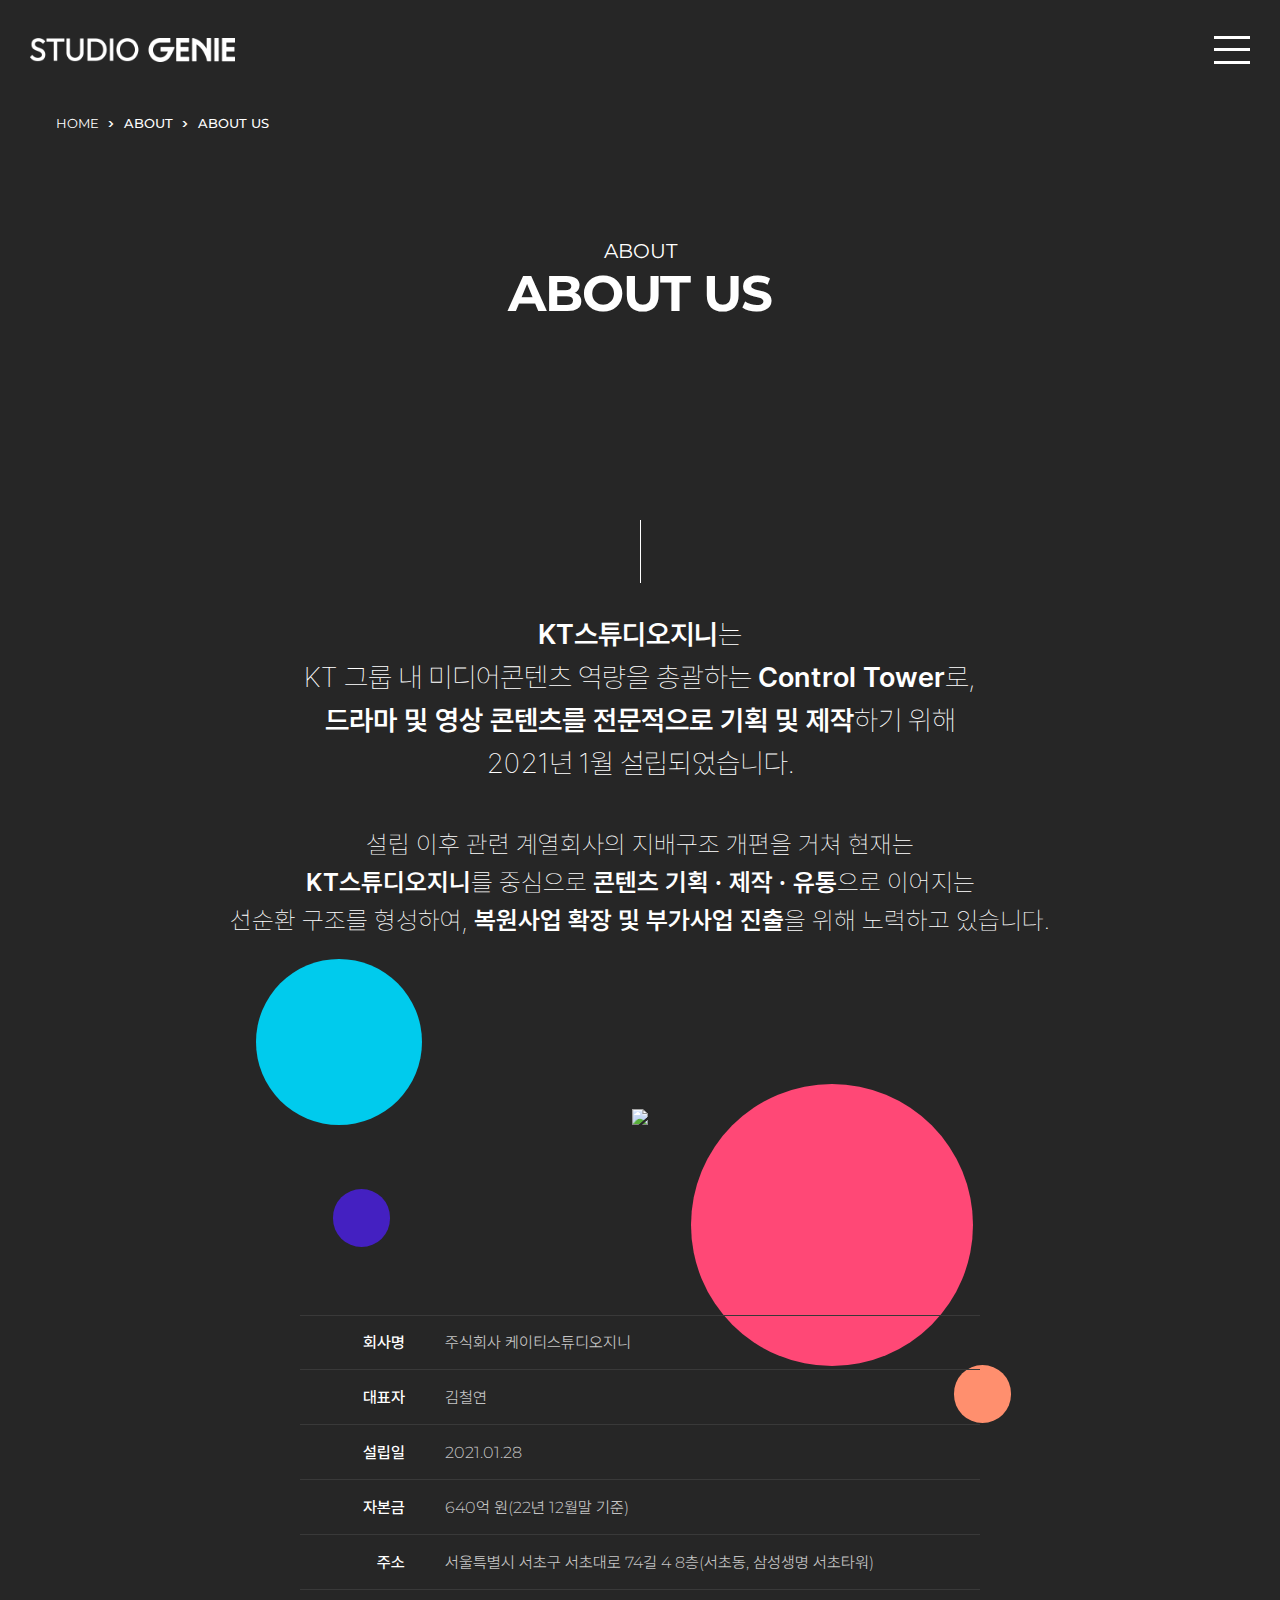
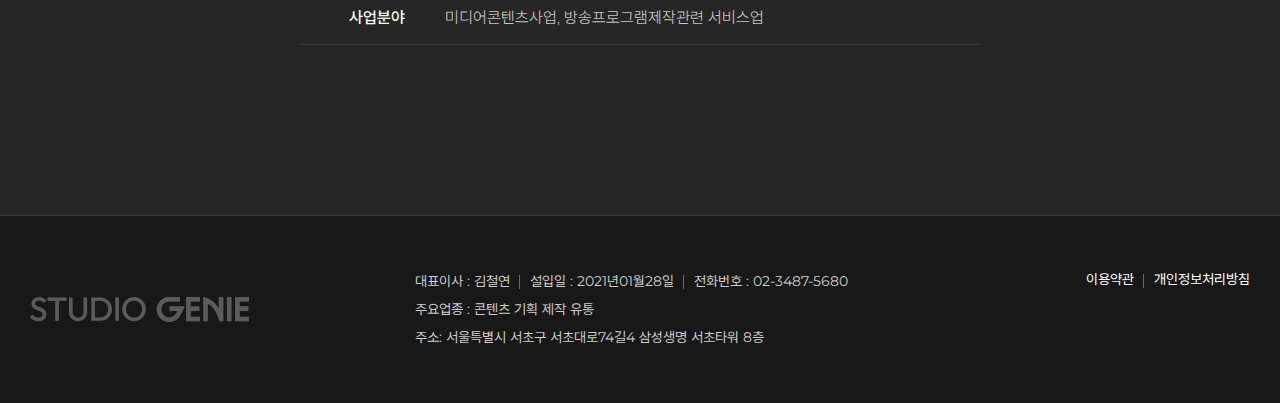
==== sub/sub_01a.html @ 7d4834cc "Add files via upload" ====
<!DOCTYPE html>
<html lang="ko">
    <head>
        <meta charset="UTF-8" />
        <meta name="viewport" content="width=device-width, initial-scale=1" />
        <meta http-equiv="X-UA-Compatible" content="ie=edge" />
        <meta name="Keywords" content="ABOUT, WORKS, CAREERS, NEWS, IR, k콘텐츠, 스튜디오, 비전, 미션, 방영중" />
        <meta name="Description" content="TOP-TIER K-콘텐츠 스튜디오" />
        <meta name="Robots" content="All" />
        <meta name="Date" content="2023-02-06+09:00" />
        <meta http-equiv="Subject" content="KT STUDIO GENIE" />
        <meta http-equiv="Title" content="KT STUDIO GENIE" />
        <meta http-equiv="Author" content="JOY" />
        <meta http-equiv="Expires" content="-1" />
        <meta http-equiv="Cache-Control" content="no-cache" />
        <meta http-equiv="Pragma" content="no-cache" />
        <meta property="og:type" content="website" />
        <meta property="og:title" content="KT STUDIO GENIE" />
        <meta property="og:description" content="TOP-TIER K-콘텐츠 스튜디오" />
        <meta property="og:image" content="" />
        <meta property="og:url" content="" />
        <title>KT STUDIO GENIE</title>
        <!--CSS-->
        <link rel="stylesheet" href="../css/fonts.css" type="text/css" />
        <link rel="stylesheet" href="../css/all.css" type="text/css" />
        <link rel="stylesheet" href="../css/header.css" type="text/css" />
        <link rel="stylesheet" href="../css/main.css" type="text/css" />
        <link rel="stylesheet" href="../css/footer.css" type="text/css" />
        <link rel="stylesheet" href="../css/sub.css" type="text/css" />
        <link rel="stylesheet" href="../css/board.css" type="text/css" />
        <link rel="stylesheet" href="../css/setting.css" type="text/css" />
        <!--JQUERY-->
        <script src="https://cdnjs.cloudflare.com/ajax/libs/jquery/3.6.3/jquery.min.js"></script>
        <!--SLICK-->
        <link rel="stylesheet" type="text/css" href="../slick/slick.css" />
        <link rel="stylesheet" type="text/css" href="../slick/slick-theme.css" />
        <script src="../slick/slick.min.js"></script>
        <!--SWIPER-->
        <link rel="stylesheet" type="text/css" href="../swiper/swiper-bundle.min.css" />
        <script src="../swiper/swiper-bundle.min.js"></script>
        <!--AOS-->
        <link rel="stylesheet" type="text/css" href="../aos/aos.css" />
        <script src="../aos/aos.js"></script>
    </head>
    <body>
        <!--HEADER-->
        <header id="new_hd" class="hd_wrap">
            <div class="hd_area">
                <div class="hd_con">
                    <div class="hd_container">
                        <!--HD LOGO-->
                        <div class="logo_item">
                            <a href="../index.html" title="STUDIO GENIE"></a>
                        </div>
                        <!--HD LOGO END-->
                        <!--HD NAV-->
                        <nav class="hd_nav">
                            <ul class="nav_menu_box">
                                <li class="menu_item">
                                    <a href="#" title="ABOUT">ABOUT</a>
                                    <ul class="deps_box">
                                        <li class="deps_item"><a href="sub/sub_01a.html" title="ABOUT US">ABOUT US</a></li>
                                        <li class="deps_item"><a href="sub/sub_01b.html" title="COMPANY HISTORY">COMPANY HISTORY</a></li>
                                        <li class="deps_item"><a href="sub/sub_01c.html" title="MISSION&VISION">MISSION & VISION</a></li>
                                        <li class="deps_item"><a href="sub/sub_01d.html" title="PARTNERS">PARTNERS</a></li>
                                        <li class="deps_item"><a href="sub/sub_01e.html" title="CONTACT US">CONTACT US</a></li>
                                    </ul>
                                </li>
                                <li class="menu_item">
                                    <a href="#" title="WORKS">WORKS</a>
                                    <ul class="deps_box">
                                        <li class="deps_item"><a href="sub/sub_02a.html" title="ALL">ALL</a></li>
                                        <li class="deps_item"><a href="sub/sub_02b.html" title="ON AIR">ON AIR</a></li>
                                        <li class="deps_item"><a href="sub/sub_02c.html" title="UP COMING">UP COMING</a></li>
                                        <li class="deps_item"><a href="sub/sub_02d.html" title="LIBRARY">LIBRARY</a></li>
                                    </ul>
                                </li>
                                <li class="menu_item">
                                    <a href="#" title="CAREERS">CAREERS</a>
                                    <ul class="deps_box">
                                        <li class="deps_item"><a href="sub/sub_03a.html" title="IDEAL TALENTS">IDEAL TALENTS</a></li>
                                    </ul>
                                </li>
                                <li class="menu_item">
                                    <a href="#" title="NEWS">NEWS</a>
                                    <ul class="deps_box">
                                        <li class="deps_item"><a href="sub/sub_04a.html" title="PRESS">PRESS</a></li>
                                        <li class="deps_item"><a href="sub/sub_04b.html" title="NOTICE">NOTICE</a></li>
                                    </ul>
                                </li>
                            </ul>
                        </nav>
                        <!--HD NAV END-->
                        <!--HD LANG-->
                        <div class="lang_nav">
                            <ul class="lang_nav_box">
                                <li class="lang_item lang_active"><a href="#" title="KOR">KOR</a></li>
                                <li class="lang_item"><a href="#" title="ENG">ENG</a></li>
                            </ul>
                        </div>
                        <!--HD LANG END-->
                        <!--MO NAVBAR-->
                        <div class="mo_bars">
                            <button type="button" class="bars_btn">
                                <span></span>
                                <span></span>
                                <span></span>
                            </button>
                        </div>
                        <!--MO NAVBAR END-->
                    </div>
                </div>
            </div>
        </header>
        <!--HEADER END-->
        <!--MO NAV-->
        <div class="mo_bg"></div>
        <div class="mo_nav_wrap">
            <div class="mo_nav_area">
                <div class="mo_bars_cont">
                    <div class="mo_bars">
                        <button type="button" class="bars_btn bars_close bar_active">
                            <span></span>
                            <span></span>
                            <span></span>
                        </button>
                    </div>
                </div>
                <ul class="mo_nav_box">
                    <li class="mo_menu_item">
                        <div class="mo_menu_ob">
                            <a href="#">ABOUT <span class="arrows"></span></a>
                        </div>
                        <ul class="mo_deps_box">
                            <li class="deps_item"><a href="sub/sub_01a.html" title="ABOUT US">ABOUT US</a></li>
                            <li class="deps_item"><a href="sub/sub_01b.html" title="COMPANY HISTORY">COMPANY HISTORY</a></li>
                            <li class="deps_item"><a href="sub/sub_01c.html" title="MISSION&VISION">MISSION & VISION</a></li>
                            <li class="deps_item"><a href="sub/sub_01d.html" title="PARTNERS">PARTNERS</a></li>
                            <li class="deps_item"><a href="sub/sub_01e.html" title="CONTACT US">CONTACT US</a></li>
                        </ul>
                    </li>
                    <li class="mo_menu_item">
                        <div class="mo_menu_ob">
                            <a href="#">WORKS <span class="arrows"></span></a>
                        </div>
                        <ul class="mo_deps_box">
                            <li class="deps_item"><a href="sub/sub_02a.html" title="ALL">ALL</a></li>
                            <li class="deps_item"><a href="sub/sub_02b.html" title="ON AIR">ON AIR</a></li>
                            <li class="deps_item"><a href="sub/sub_02c.html" title="UP COMING">UP COMING</a></li>
                            <li class="deps_item"><a href="sub/sub_02d.html" title="LIBRARY">LIBRARY</a></li>
                        </ul>
                    </li>
                    <li class="mo_menu_item">
                        <div class="mo_menu_ob">
                            <a href="#">CAREERS <span class="arrows"></span></a>
                        </div>
                        <ul class="mo_deps_box">
                            <li class="deps_item"><a href="sub/sub_03a.html" title="IDEAL TALENTS">IDEAL TALENTS</a></li>
                        </ul>
                    </li>
                    <li class="mo_menu_item">
                        <div class="mo_menu_ob">
                            <a href="#">NEWS <span class="arrows"></span></a>
                        </div>
                        <ul class="mo_deps_box">
                            <li class="deps_item"><a href="sub/sub_04a.html" title="PRESS">PRESS</a></li>
                            <li class="deps_item"><a href="sub/sub_04b.html" title="NOTICE">NOTICE</a></li>
                        </ul>
                    </li>
                </ul>
            </div>
        </div>
        <!--MO NAV END-->
        <!--SUB TIT-->
        <div id="sub_tit" class="subtit_wrap">
            <div class="subtit_con">
                <div id="about_bg" class="subtit_area">
                    <div class="subtit_container">
                        <div class="cate_con">
                            <ul class="cate_box">
                                <li class="cate_txt cate_home"><a href="../index.html"><span></span>HOME</a></li>
                                <li class="cate_txt">ABOUT</li>
                                <li class="cate_txt">ABOUT US</li>
                            </ul>
                        </div>
                        <div class="cate_txt">
                            <div class="cate_txt_box">
                                <p>ABOUT</p>
                                <h2>ABOUT US</h2>
                            </div>
                        </div>
                    </div>
                </div>
            </div>
        </div>
        <!--SUB TIT END-->
        <!--SUB SECTION-->
        <section id="sub_section" class="sub_wrap">
            <div class="sub_area">
                <div class="sub_container">
                    <!--ABOUT US-->
                    <div id="aboutus" class="aboutus_con">
                        <div class="line"></div>
                        <div class="about_txt">
                            <h3>
                                <span>KT스튜디오지니</span>는<br>
                                KT 그룹 내 미디어콘텐츠 역량을 총괄하는 <span>Control Tower</span>로,<br>
                                <span>드라마 및 영상 콘텐츠를 전문적으로 기획 및 제작</span>하기 위해<br>
                                2021년 1월 설립되었습니다.
                            </h3>
                            <p>
                                설립 이후 관련 계열회사의 지배구조 개편을 거쳐 현재는<br>
                                <span>KT스튜디오지니</span>를 중심으로 <span>콘텐츠 기획 · 제작 · 유통</span>으로 이어지는<br>
                                선순환 구조를 형성하여, <span>복원사업 확장 및 부가사업 진출</span>을 위해 노력하고 있습니다.
                            </p>
                        </div>
                        <div class="about_shape_box">
                            <div class="shape_item">
                                <img src="../img/aboutus_shape.png" alt="도형"/>
                                <div class="circle_ob circle_01"></div>
                                <div class="circle_ob circle_02"></div>
                                <div class="circle_ob circle_03"></div>
                                <div class="circle_ob circle_04"></div>
                            </div>
                        </div>
                        <div class="about_table">
                            <ul class="about_table_box">
                                <li class="table_item">
                                    <div class="table_tit"><h2>회사명</h2></div>
                                    <div class="table_txt">
                                        <p>주식회사 케이티스튜디오지니</p>
                                    </div>
                                </li>
                                <li class="table_item">
                                    <div class="table_tit"><h2>대표자</h2></div>
                                    <div class="table_txt">
                                        <p>김철연</p>
                                    </div>
                                </li>
                                <li class="table_item">
                                    <div class="table_tit"><h2>설립일</h2></div>
                                    <div class="table_txt">
                                        <p>2021.01.28</p>
                                    </div>
                                </li>
                                <li class="table_item">
                                    <div class="table_tit"><h2>자본금</h2></div>
                                    <div class="table_txt">
                                        <p>640억 원(22년 12월말 기준)</p>
                                    </div>
                                </li>
                                <li class="table_item">
                                    <div class="table_tit"><h2>주소</h2></div>
                                    <div class="table_txt">
                                        <p>서울특별시 서초구 서초대로 74길 4 8층(서초동, 삼성생명 서초타워)</p>
                                    </div>
                                </li>
                                <li class="table_item">
                                    <div class="table_tit"><h2>사업분야</h2></div>
                                    <div class="table_txt">
                                        <p>미디어콘텐츠사업, 방송프로그램제작관련 서비스업</p>
                                    </div>
                                </li>
                            </ul>
                        </div>
                    </div>
                    <!--ABOUT US END-->
                </div>
            </div>
        </section>
        <!--SUB SECTION END-->
        <!--FOOTER-->
        <footer id="new_ft" class="ft_wrap">
            <div class="ft_area">
                <div class="ft_con">
                    <div class="ft_container">
                        <div class="ft_lt">
                            <!--FT LOGO-->
                            <div class="ft_logo">
                                <a href="#" title="STUDIO GENIE"></a>
                            </div>
                            <!--FT LOGO END-->
                            <!--FT TXT-->
                            <div class="ft_stat">
                                <div class="ft_terms ft_terms2">
                                    <ul class="ft_terms_box">
                                        <li><a href="#" title="이용약관">이용약관</a></li>
                                        <li><a href="#" title="개인정보처리방침">개인정보처리방침</a></li>
                                    </ul>
                                </div>
                                <ul class="ft_stat_box">
                                    <li><span>대표이사 : 김철연</span><span>설입일 : 2021년01월28일</span><span>전화번호 : 02-3487-5680</span></li>
                                    <li>주요업종 : 콘텐츠 기획 제작 유통</li>
                                    <li>주소: 서울특별시 서초구 서초대로74길4 삼성생명 서초타워 8층</li>
                                </ul>
                            </div>
                            <!--FT TXT END-->
                        </div>
                        <!--FT TERMS-->
                        <div class="ft_terms">
                            <ul class="ft_terms_box">
                                <li><a href="#" title="이용약관">이용약관</a></li>
                                <li><a href="#" title="개인정보처리방침">개인정보처리방침</a></li>
                            </ul>
                        </div>
                        <!--FT TERMS END-->
                    </div>
                </div>
            </div>
        </footer>
        <!--FOOTER END-->
    </body>
    <script src="../js/common.js"></script>
</html>
---- css/fonts.css ----
@charset "UTF-8";

@font-face {
    font-family: 'Pretendard';
    font-style: normal;
    font-weight: 100;
    src: url(../fonts/Pretendard-Thin.woff2) format('woff2'),
        url(../fonts/Pretendard-Thin.woff) format('woff'),
        url(../fonts/Pretendard-Thin.otf) format('opentype');
}

@font-face {
    font-family: 'Pretendard';
    font-style: normal;
    font-weight: 200;
    src: url(../fonts/Pretendard-ExtraLight.woff2) format('woff2'),
        url(../fonts/Pretendard-ExtraLight.woff) format('woff'),
        url(../fonts/Pretendard-ExtraLight.otf) format('opentype');
}

@font-face {
    font-family: 'Pretendard';
    font-style: normal;
    font-weight: 300;
    src: url(../fonts/Pretendard-Light.woff2) format('woff2'),
        url(../fonts/Pretendard-Light.woff) format('woff'),
        url(../fonts/Pretendard-Light.otf) format('opentype');
}

@font-face {
    font-family: 'Pretendard';
    font-style: normal;
    font-weight: 400;
    src: url(../fonts/Pretendard-Regular.woff2) format('woff2'),
        url(../fonts/Pretendard-Regular.woff) format('woff'),
        url(../fonts/Pretendard-Regular.otf) format('opentype');
}

@font-face {
    font-family: 'Pretendard';
    font-style: normal;
    font-weight: 500;
    src: url(../fonts/Pretendard-Medium.woff2) format('woff2'),
        url(../fonts/Pretendard-Medium.woff) format('woff'),
        url(../fonts/Pretendard-Medium.otf) format('opentype');
}

@font-face {
    font-family: 'Pretendard';
    font-style: normal;
    font-weight: 600;
    src: url(../fonts/Pretendard-SemiBold.woff2) format('woff2'),
        url(../fonts/Pretendard-SemiBold.woff) format('woff'),
        url(../fonts/Pretendard-SemiBold.otf) format('opentype');
}

@font-face {
    font-family: 'Pretendard';
    font-style: normal;
    font-weight: 700;
    src: url(../fonts/Pretendard-Bold.woff2) format('woff2'),
        url(../fonts/Pretendard-Bold.woff) format('woff'),
        url(../fonts/Pretendard-Bold.otf) format('opentype');
}

@font-face {
    font-family: 'Pretendard';
    font-style: normal;
    font-weight: 800;
    src: url(../fonts/Pretendard-ExtraBold.woff2) format('woff2'),
        url(../fonts/Pretendard-ExtraBold.woff) format('woff'),
        url(../fonts/Pretendard-ExtraBold.otf) format('opentype');
}

@font-face {
    font-family: 'Pretendard';
    font-style: normal;
    font-weight: 900;
    src: url(../fonts/Pretendard-Black.woff2) format('woff2'),
        url(../fonts/Pretendard-Black.woff) format('woff'),
        url(../fonts/Pretendard-Black.otf) format('opentype');
}

@font-face {
    font-family: 'Montserrat';
    font-style: normal;
    font-weight: 100;
    src: url(../fonts/montserrat-v23-latin-100.woff2) format('woff2'),
        url(../fonts/montserrat-v23-latin-100.woff) format('woff'),
        url(../fonts/montserrat-v23-latin-100.ttf) format('truetype'),
        url(../fonts/montserrat-v23-latin-100.svg) format('svg'),
        url(../fonts/montserrat-v23-latin-100.eot) format('embedded-opentype');
}

@font-face {
    font-family: 'Montserrat';
    font-style: normal;
    font-weight: 200;
    src: url(../fonts/montserrat-v23-latin-200.woff2) format('woff2'),
        url(../fonts/montserrat-v23-latin-200.woff) format('woff'),
        url(../fonts/montserrat-v23-latin-200.ttf) format('truetype'),
        url(../fonts/montserrat-v23-latin-200.svg) format('svg'),
        url(../fonts/montserrat-v23-latin-200.eot) format('embedded-opentype');
}

@font-face {
    font-family: 'Montserrat';
    font-style: normal;
    font-weight: 300;
    src: url(../fonts/montserrat-v23-latin-300.woff2) format('woff2'),
        url(../fonts/montserrat-v23-latin-300.woff) format('woff'),
        url(../fonts/montserrat-v23-latin-300.ttf) format('truetype'),
        url(../fonts/montserrat-v23-latin-300.svg) format('svg'),
        url(../fonts/montserrat-v23-latin-300.eot) format('embedded-opentype');
}

@font-face {
    font-family: 'Montserrat';
    font-style: normal;
    font-weight: 400;
    src: url(../fonts/montserrat-v23-latin-regular.woff2) format('woff2'),
        url(../fonts/montserrat-v23-latin-regular.woff) format('woff'),
        url(../fonts/montserrat-v23-latin-regular.ttf) format('truetype'),
        url(../fonts/montserrat-v23-latin-regular.svg) format('svg'),
        url(../fonts/montserrat-v23-latin-regular.eot) format('embedded-opentype');
}

@font-face {
    font-family: 'Montserrat';
    font-style: normal;
    font-weight: 500;
    src: url(../fonts/montserrat-v23-latin-500.woff2) format('woff2'),
        url(../fonts/montserrat-v23-latin-500.woff) format('woff'),
        url(../fonts/montserrat-v23-latin-500.ttf) format('truetype'),
        url(../fonts/montserrat-v23-latin-500.svg) format('svg'),
        url(../fonts/montserrat-v23-latin-500.eot) format('embedded-opentype');
}

@font-face {
    font-family: 'Montserrat';
    font-style: normal;
    font-weight: 600;
    src: url(../fonts/montserrat-v23-latin-600.woff2) format('woff2'),
        url(../fonts/montserrat-v23-latin-600.woff) format('woff'),
        url(../fonts/montserrat-v23-latin-600.ttf) format('truetype'),
        url(../fonts/montserrat-v23-latin-600.svg) format('svg'),
        url(../fonts/montserrat-v23-latin-600.eot) format('embedded-opentype');
}

@font-face {
    font-family: 'Montserrat';
    font-style: normal;
    font-weight: 700;
    src: url(../fonts/montserrat-v23-latin-700.woff2) format('woff2'),
        url(../fonts/montserrat-v23-latin-700.woff) format('woff'),
        url(../fonts/montserrat-v23-latin-700.ttf) format('truetype'),
        url(../fonts/montserrat-v23-latin-700.svg) format('svg'),
        url(../fonts/montserrat-v23-latin-700.eot) format('embedded-opentype');
}

@font-face {
    font-family: 'Montserrat';
    font-style: normal;
    font-weight: 800;
    src: url(../fonts/montserrat-v23-latin-800.woff2) format('woff2'),
        url(../fonts/montserrat-v23-latin-800.woff) format('woff'),
        url(../fonts/montserrat-v23-latin-800.ttf) format('truetype'),
        url(../fonts/montserrat-v23-latin-800.svg) format('svg'),
        url(../fonts/montserrat-v23-latin-800.eot) format('embedded-opentype');
}

@font-face {
    font-family: 'Montserrat';
    font-style: normal;
    font-weight: 900;
    src: url(../fonts/montserrat-v23-latin-900.woff2) format('woff2'),
        url(../fonts/montserrat-v23-latin-900.woff) format('woff'),
        url(../fonts/montserrat-v23-latin-900.ttf) format('truetype'),
        url(../fonts/montserrat-v23-latin-900.svg) format('svg'),
        url(../fonts/montserrat-v23-latin-900.eot) format('embedded-opentype');
}

@font-face {
    font-family: 'Noto Sans KR';
    font-style: normal;
    font-weight: 100;
    src: url(../fonts/NotoSansKR-Thin.woff2) format('woff2'),
        url(../fonts/NotoSansKR-Thin.woff) format('woff'),
        url(../fonts/NotoSansKR-Thin.otf) format('opentype');
}

@font-face {
    font-family: 'Noto Sans KR';
    font-style: normal;
    font-weight: 300;
    src: url(../fonts/NotoSansKR-Light.woff2) format('woff2'),
        url(../fonts/NotoSansKR-Light.woff) format('woff'),
        url(../fonts/NotoSansKR-Light.otf) format('opentype');
}

@font-face {
    font-family: 'Noto Sans KR';
    font-style: normal;
    font-weight: 400;
    src: url(../fonts/NotoSansKR-Regular.woff2) format('woff2'),
        url(../fonts/NotoSansKR-Regular.woff) format('woff'),
        url(../fonts/NotoSansKR-Regular.otf) format('opentype');
}

@font-face {
    font-family: 'Noto Sans KR';
    font-style: normal;
    font-weight: 500;
    src: url(../fonts/NotoSansKR-Medium.woff2) format('woff2'),
        url(../fonts/NotoSansKR-Medium.woff) format('woff'),
        url(../fonts/NotoSansKR-Medium.otf) format('opentype');
}

@font-face {
    font-family: 'Noto Sans KR';
    font-style: normal;
    font-weight: 700;
    src: url(../fonts/NotoSansKR-Bold.woff2) format('woff2'),
        url(../fonts/NotoSansKR-Bold.woff) format('woff'),
        url(../fonts/NotoSansKR-Bold.otf) format('opentype');
}

@font-face {
    font-family: 'Noto Sans KR';
    font-style: normal;
    font-weight: 900;
    src: url(../fonts/NotoSansKR-Black.woff2) format('woff2'),
        url(../fonts/NotoSansKR-Black.woff) format('woff'),
        url(../fonts/NotoSansKR-Black.otf) format('opentype');
}

@font-face {
    font-family: 'Poppins';
    font-style: normal;
    font-weight: 100;
    src: url(../fonts/Poppins-Thin.eot) format('embedded-opentype'),
        url(../fonts/Poppins-Thin.woff2) format('woff2'),
        url(../fonts/Poppins-Thin.woff) format('woff'),
        url(../fonts/Poppins-Thin.ttf) format('truetype'),
        url(../fonts/Poppins-Thin.otf) format('opentype');
}

@font-face {
    font-family: 'Poppins';
    font-style: italic;
    font-weight: 100;
    src: url(../fonts/Poppins-ThinItalic.eot) format('embedded-opentype'),
        url(../fonts/Poppins-ThinItalic.woff2) format('woff2'),
        url(../fonts/Poppins-ThinItalic.woff) format('woff'),
        url(../fonts/Poppins-ThinItalic.ttf) format('truetype'),
        url(../fonts/Poppins-ThinItalic.otf) format('opentype');
}

@font-face {
    font-family: 'Poppins';
    font-style: normal;
    font-weight: 200;
    src: url(../fonts/Poppins-ExtraLight.eot) format('embedded-opentype'),
        url(../fonts/Poppins-ExtraLight.woff2) format('woff2'),
        url(../fonts/Poppins-ExtraLight.woff) format('woff'),
        url(../fonts/Poppins-ExtraLight.ttf) format('truetype'),
        url(../fonts/Poppins-ExtraLight.otf) format('opentype');
}

@font-face {
    font-family: 'Poppins';
    font-style: italic;
    font-weight: 200;
    src: url(../fonts/Poppins-ExtraLightItalic.eot) format('embedded-opentype'),
        url(../fonts/Poppins-ExtraLightItalic.woff2) format('woff2'),
        url(../fonts/Poppins-ExtraLightItalic.woff) format('woff'),
        url(../fonts/Poppins-ExtraLightItalic.ttf) format('truetype'),
        url(../fonts/Poppins-ExtraLightItalic.otf) format('opentype');
}

@font-face {
    font-family: 'Poppins';
    font-style: normal;
    font-weight: 300;
    src: url(../fonts/Poppins-Light.eot) format('embedded-opentype'),
        url(../fonts/Poppins-Light.woff2) format('woff2'),
        url(../fonts/Poppins-Light.woff) format('woff'),
        url(../fonts/Poppins-Light.ttf) format('truetype'),
        url(../fonts/Poppins-Light.otf) format('opentype');
}

@font-face {
    font-family: 'Poppins';
    font-style: italic;
    font-weight: 300;
    src: url(../fonts/Poppins-LightItalic.eot) format('embedded-opentype'),
        url(../fonts/Poppins-LightItalic.woff2) format('woff2'),
        url(../fonts/Poppins-LightItalic.woff) format('woff'),
        url(../fonts/Poppins-LightItalic.ttf) format('truetype'),
        url(../fonts/Poppins-LightItalic.otf) format('opentype');
}

@font-face {
    font-family: 'Poppins';
    font-style: normal;
    font-weight: 400;
    src: url(../fonts/Poppins-Regular.eot) format('embedded-opentype'),
        url(../fonts/Poppins-Regular.woff2) format('woff2'),
        url(../fonts/Poppins-Regular.woff) format('woff'),
        url(../fonts/Poppins-Regular.ttf) format('truetype'),
        url(../fonts/Poppins-Regular.otf) format('opentype');
}

@font-face {
    font-family: 'Poppins';
    font-style: italic;
    font-weight: 400;
    src: url(../fonts/Poppins-Italic.eot) format('embedded-opentype'),
        url(../fonts/Poppins-Italic.woff2) format('woff2'),
        url(../fonts/Poppins-Italic.woff) format('woff'),
        url(../fonts/Poppins-Italic.ttf) format('truetype'),
        url(../fonts/Poppins-Italic.otf) format('opentype');
}

@font-face {
    font-family: 'Poppins';
    font-style: normal;
    font-weight: 500;
    src: url(../fonts/Poppins-Medium.eot) format('embedded-opentype'),
        url(../fonts/Poppins-Medium.woff2) format('woff2'),
        url(../fonts/Poppins-Medium.woff) format('woff'),
        url(../fonts/Poppins-Medium.ttf) format('truetype'),
        url(../fonts/Poppins-Medium.otf) format('opentype');
}

@font-face {
    font-family: 'Poppins';
    font-style: italic;
    font-weight: 500;
    src: url(../fonts/Poppins-MediumItalic.eot) format('embedded-opentype'),
        url(../fonts/Poppins-MediumItalic.woff2) format('woff2'),
        url(../fonts/Poppins-MediumItalic.woff) format('woff'),
        url(../fonts/Poppins-MediumItalic.ttf) format('truetype'),
        url(../fonts/Poppins-MediumItalic.otf) format('opentype');
}

@font-face {
    font-family: 'Poppins';
    font-style: normal;
    font-weight: 600;
    src: url(../fonts/Poppins-SemiBold.eot) format('embedded-opentype'),
        url(../fonts/Poppins-SemiBold.woff2) format('woff2'),
        url(../fonts/Poppins-SemiBold.woff) format('woff'),
        url(../fonts/Poppins-SemiBold.ttf) format('truetype'),
        url(../fonts/Poppins-SemiBold.otf) format('opentype');
}

@font-face {
    font-family: 'Poppins';
    font-style: italic;
    font-weight: 600;
    src: url(../fonts/Poppins-SemiBoldItalic.eot) format('embedded-opentype'),
        url(../fonts/Poppins-SemiBoldItalic.woff2) format('woff2'),
        url(../fonts/Poppins-SemiBoldItalic.woff) format('woff'),
        url(../fonts/Poppins-SemiBoldItalic.ttf) format('truetype'),
        url(../fonts/Poppins-SemiBoldItalic.otf) format('opentype');
}

@font-face {
    font-family: 'Poppins';
    font-style: normal;
    font-weight: 700;
    src: url(../fonts/Poppins-Bold.eot) format('embedded-opentype'),
        url(../fonts/Poppins-Bold.woff2) format('woff2'),
        url(../fonts/Poppins-Bold.woff) format('woff'),
        url(../fonts/Poppins-Bold.ttf) format('truetype'),
        url(../fonts/Poppins-Bold.otf) format('opentype');
}

@font-face {
    font-family: 'Poppins';
    font-style: italic;
    font-weight: 700;
    src: url(../fonts/Poppins-BoldItalic.eot) format('embedded-opentype'),
        url(../fonts/Poppins-BoldItalic.woff2) format('woff2'),
        url(../fonts/Poppins-BoldItalic.woff) format('woff'),
        url(../fonts/Poppins-BoldItalic.ttf) format('truetype'),
        url(../fonts/Poppins-BoldItalic.otf) format('opentype');
}

@font-face {
    font-family: 'Poppins';
    font-style: normal;
    font-weight: 800;
    src: url(../fonts/Poppins-ExtraBold.eot) format('embedded-opentype'),
        url(../fonts/Poppins-ExtraBold.woff2) format('woff2'),
        url(../fonts/Poppins-ExtraBold.woff) format('woff'),
        url(../fonts/Poppins-ExtraBold.ttf) format('truetype'),
        url(../fonts/Poppins-ExtraBold.otf) format('opentype');
}

@font-face {
    font-family: 'Poppins';
    font-style: italic;
    font-weight: 800;
    src: url(../fonts/Poppins-ExtraBoldItalic.eot) format('embedded-opentype'),
        url(../fonts/Poppins-ExtraBoldItalic.woff2) format('woff2'),
        url(../fonts/Poppins-ExtraBoldItalic.woff) format('woff'),
        url(../fonts/Poppins-ExtraBoldItalic.ttf) format('truetype'),
        url(../fonts/Poppins-ExtraBoldItalic.otf) format('opentype');
}

@font-face {
    font-family: 'Poppins';
    font-style: normal;
    font-weight: 900;
    src: url(../fonts/Poppins-Black.eot) format('embedded-opentype'),
        url(../fonts/Poppins-Black.woff2) format('woff2'),
        url(../fonts/Poppins-Black.woff) format('woff'),
        url(../fonts/Poppins-Black.ttf) format('truetype'),
        url(../fonts/Poppins-Black.otf) format('opentype');
}

@font-face {
    font-family: 'Poppins';
    font-style: italic;
    font-weight: 900;
    src: url(../fonts/Poppins-BlackItalic.eot) format('embedded-opentype'),
        url(../fonts/Poppins-BlackItalic.woff2) format('woff2'),
        url(../fonts/Poppins-BlackItalic.woff) format('woff'),
        url(../fonts/Poppins-BlackItalic.ttf) format('truetype'),
        url(../fonts/Poppins-BlackItalic.otf) format('opentype');
}
---- css/all.css ----
@charset "UTF-8";

* {
    margin: 0;
    padding: 0;
    -webkit-box-sizing: border-box;
    -moz-box-sizing: border-box;
    box-sizing: border-box;
}

*:focus {
    outline: none;
}

*::after,
*::before {
    margin: 0;
    padding: 0;
    -webkit-box-sizing: border-box;
    -moz-box-sizing: border-box;
    box-sizing: border-box;
}

body {
    width: 100%;
    height: auto;
    font-size: 16px;
    font-family: 'Montserrat', 'Pretendard', sans-serif;
    font-weight: 400;
    background-color: #262626;
}

h1,
h2,
h3,
h4,
h5,
p,
span {
    font-size: 1rem;
    font-weight: 400;
    color: #333;
}

a {
    font-size: 1rem;
    font-weight: 400;
    color: #333;
    text-decoration: none;
}

ul {
    list-style: none;
}

input {
    font-family: 'Pretendard', sans-serif;
    font-size: 0.875rem;
    font-weight: 400;
    color: #333;
}

input {
    -webkit-appearance: none;
    -moz-appearance: none;
    appearance: none;
    border-radius: 0;
    -webkit-border-radius: 0;
    -moz-border-radius: 0;
}

input::-webkit-input-placeholder {
    font-size: 0.875rem;
    font-weight: 400;
    color: #333;
}

input:-moz-placeholder {
    font-size: 0.875rem;
    font-weight: 400;
    color: #333;
}

input::-moz-placeholder {
    font-size: 0.875rem;
    font-weight: 400;
    color: #333;
}

input:-ms-input-placeholder {
    font-size: 0.875rem;
    font-weight: 400;
    color: #333;
}

input::-ms-input-placeholder {
    font-size: 0.875rem;
    font-weight: 400;
    color: #333;
}

input::placeholder {
    font-size: 0.875rem;
    font-weight: 400;
    color: #333;
}

button {
    font-size: 0.875rem;
    font-weight: 400;
    font-family: 'Pretendard', sans-serif;
    cursor: pointer;
    -webkit-transition: background 0.3s ease-in-out;
    -o-transition: background 0.3s ease-in-out;
    -moz-transition: background 0.3s ease-in-out;
    transition: background 0.3s ease-in-out;
}

table {
    font-size: 1rem;
    border-collapse: collapse;
}

select {
    font-family: 'Pretendard', sans-serif;
    font-size: 0.875rem;
    font-weight: 400;
    background: url(../img/select_arrows.png) no-repeat 95% 50%;
    -webkit-appearance: none;
    -moz-appearance: none;
    appearance: none;
    color: #333;
}

select::-ms-expand {
    display: none;
}

textarea {
    font-family: 'Pretendard', sans-serif;
    font-size: 0.875rem;
    font-weight: 400;
    color: #333;
}

textarea::-webkit-input-placeholder {
    font-size: 0.875rem;
    font-weight: 300;
    color: #333;
}

textarea:-moz-placeholder {
    font-size: 0.875rem;
    font-weight: 300;
    color: #333;
}

textarea::-moz-placeholder {
    font-size: 0.875rem;
    font-weight: 300;
    color: #333;
}

textarea:-ms-input-placeholder {
    font-size: 0.875rem;
    font-weight: 300;
    color: #333;
}

textarea::-ms-input-placeholder {
    font-size: 0.875rem;
    font-weight: 300;
    color: #333;
}

textarea::placeholder {
    font-size: 0.875rem;
    font-weight: 300;
    color: #333;
}

@media all and (max-width: 376px) {
    select {
        font-size: 0.8125rem;
    }

    input {
        font-size: 0.8125rem;
    }

    input::-webkit-input-placeholder {
        font-size: 0.8125rem;
    }

    input:-moz-placeholder {
        font-size: 0.8125rem;
    }

    input::-moz-placeholder {
        font-size: 0.8125rem;
    }

    input:-ms-input-placeholder {
        font-size: 0.8125rem;
    }

    input::-ms-input-placeholder {
        font-size: 0.8125rem;
    }

    input::placeholder {
        font-size: 0.8125rem;
    }

    textarea {
        font-size: 0.8125rem;
    }

    textarea::-webkit-input-placeholder {
        font-size: 0.8125rem;
    }

    textarea:-moz-placeholder {
        font-size: 0.8125rem;
    }

    textarea::-moz-placeholder {
        font-size: 0.8125rem;
    }

    textarea:-ms-input-placeholder {
        font-size: 0.8125rem;
    }

    textarea::-ms-input-placeholder {
        font-size: 0.8125rem;
    }

    textarea::placeholder {
        font-size: 0.8125rem;
    }
}

@media all and (max-width: 321px) {
    select {
        font-size: 0.75rem;
    }

    input::-webkit-input-placeholder {
        font-size: 0.75rem;
    }

    input:-moz-placeholder {
        font-size: 0.75rem;
    }

    input::-moz-placeholder {
        font-size: 0.75rem;
    }

    input:-ms-input-placeholder {
        font-size: 0.75rem;
    }

    input::-ms-input-placeholder {
        font-size: 0.75rem;
    }

    input::placeholder {
        font-size: 0.75rem;
    }

    textarea::-webkit-input-placeholder {
        font-size: 0.75rem;
    }

    textarea:-moz-placeholder {
        font-size: 0.75rem;
    }

    textarea::-moz-placeholder {
        font-size: 0.75rem;
    }

    textarea:-ms-input-placeholder {
        font-size: 0.75rem;
    }

    textarea::-ms-input-placeholder {
        font-size: 0.75rem;
    }

    textarea::placeholder {
        font-size: 0.75rem;
    }
}
---- css/header.css ----
@charset "UTF-8";

/* HEADER SETTING */
#new_hd {
    width: 100%;
    height: 100px;
    position: absolute;
    z-index: 99;
    -webkit-transition: all 0.3s ease-in-out;
    -o-transition: all 0.3s ease-in-out;
    -moz-transition: all 0.3s ease-in-out;
    transition: all 0.3s ease-in-out;
}

#new_hd.nav_active {
    height: 315px;
    background-color: #fff;
    -webkit-box-shadow: 0 10px 10px rgba(0, 0, 0, 0.05);
    box-shadow: 0 10px 10px rgba(0, 0, 0, 0.05);
}

#new_hd.scroll_active {
    position: fixed;
    top: 0;
    background-color: #fff;
}

#new_hd .hd_area {
    width: 100%;
    height: 100%;
    position: relative;
}

#new_hd .hd_con {
    width: 100%;
    height: 100%;
    position: relative;
}

#new_hd .hd_container {
    width: 100%;
    height: 100px;
    position: relative;
    padding: 0 50px;
    display: -webkit-box;
    display: -webkit-flex;
    display: -moz-box;
    display: -ms-flexbox;
    display: flex;
    -webkit-box-align: center;
    -webkit-align-items: center;
    -moz-box-align: center;
    -ms-flex-align: center;
    align-items: center;
    -webkit-box-pack: justify;
    -webkit-justify-content: space-between;
    -moz-box-pack: justify;
    -ms-flex-pack: justify;
    justify-content: space-between;
}

#new_hd .hd_container::after {
    content: '';
    width: 100%;
    height: 1px;
    background-color: rgba(255,255,255,.5);
    position: absolute;
    top: 100px;
    left: 0;
    z-index: 999;
}

#new_hd.nav_active .hd_container::after,
#new_hd.scroll_active .hd_container::after {
    background-color: #efefef;
}

@media all and (max-width: 1441px) {
    #new_hd .hd_container {
        padding: 0 30px;
    }
}

@media all and (max-width: 1281px) {
    #new_hd .hd_container::after {
        content: none;
    }
}

@media all and (max-width: 481px) {
    #new_hd,
    #new_hd .hd_container {
        height: 80px;
    }

    #new_hd .hd_container {
        padding: 0 15px;
    }
}

@media all and (max-width: 376px) {
    #new_hd,
    #new_hd .hd_container {
        height: 55px;
    }
}

/* HEADER SETTING END */

/* HEADER LOGO */
#new_hd .logo_item {
    width: 260px;
    height: 30px;
    position: relative;
}

#new_hd .logo_item > a {
    display: block;
    width: 100%;
    height: 100%;
    background-image: url(../img/hd_logo.png);
    background-position: center;
    background-repeat: no-repeat;
    -webkit-background-size: contain;
    background-size: contain;
    -webkit-transition: all 0.3s ease-in-out;
    -o-transition: all 0.3s ease-in-out;
    -moz-transition: all 0.3s ease-in-out;
    transition: all 0.3s ease-in-out;
}

#new_hd.nav_active .logo_item > a,
#new_hd.scroll_active .logo_item > a {
    background-image: url(../img/hd_logo_on.png);
}

@media all and (max-width: 1281px) {
    #new_hd .logo_item {
        width: 205px;
    }
}

@media all and (max-width: 481px) {
    #new_hd .logo_item {
        width: 180px;
    }
}

@media all and (max-width: 376px) {
    #new_hd .logo_item {
        width: 150px;
    }
}

/* HEADER LOGO END */

/* HEADER NAV */
#new_hd .hd_nav {
    width: auto;
    height: auto;
    position: absolute;
    left: 50%;
    -webkit-transform: translateX(-50%);
    -moz-transform: translateX(-50%);
    -ms-transform: translateX(-50%);
    -o-transform: translateX(-50%);
    transform: translateX(-50%);
}

#new_hd .nav_menu_box {
    width: auto;
    height: auto;
    position: relative;
    display: -webkit-box;
    display: -webkit-flex;
    display: -moz-box;
    display: -ms-flexbox;
    display: flex;
    -webkit-box-align: center;
    -webkit-align-items: center;
    -moz-box-align: center;
    -ms-flex-align: center;
    align-items: center;
    gap: 50px;
    -webkit-transition: all 0.3s ease-in-out;
    -o-transition: all 0.3s ease-in-out;
    -moz-transition: all 0.3s ease-in-out;
    transition: all 0.3s ease-in-out;
}

#new_hd.nav_active .nav_menu_box {
    gap: 100px;
}

#new_hd .nav_menu_box .menu_item {
    width: auto;
    height: auto;
    position: relative;
}

#new_hd .nav_menu_box .menu_item > a {
    font-size: 1.375rem;
    font-weight: 500;
    color: #fff;
}

#new_hd.nav_active .nav_menu_box .menu_item > a,
#new_hd.scroll_active .nav_menu_box .menu_item > a {
    color: #000;
}

#new_hd .nav_menu_box .menu_item:hover > a {
    color: #6343f5;
}

#new_hd .nav_menu_box .menu_item .deps_box {
    width: 175px;
    position: absolute;
    left: 50%;
    -webkit-transform: translateX(-50%);
    -moz-transform: translateX(-50%);
    -ms-transform: translateX(-50%);
    -o-transform: translateX(-50%);
    transform: translateX(-50%);
    top: 90px;
    text-align: center;
    display: none;
}

#new_hd .nav_menu_box .menu_item .deps_box .deps_item {
    width: auto;
    height: auto;
    position: relative;
    margin-bottom: 15px;
}

#new_hd .nav_menu_box .menu_item .deps_box .deps_item:last-of-type {
    margin-bottom: 0;
}

#new_hd .nav_menu_box .menu_item .deps_box .deps_item > a {
    font-size: 1rem;
    font-weight: 400;
    color: #808080;
}

#new_hd .nav_menu_box .menu_item:hover .deps_box .deps_item > a:hover {
    color: #6343f5;
}

@media all and (max-width: 1441px) {
    #new_hd .nav_menu_box .menu_item > a {
        font-size: 1.125rem;
    }
}

@media all and (max-width: 1281px) {
    #new_hd .hd_nav {
        display: none;
    }

    #new_hd .nav_menu_box .menu_item > a {
        font-size: 1rem;
    }

    #new_hd .nav_menu_box .menu_item .deps_box .deps_item > a {
        font-size: 0.9375rem;
    }
}

/* HEADER NAV END */

/* HEADER LANG */
#new_hd .lang_nav {
    width: auto;
    height: auto;
    position: relative;
}

#new_hd .lang_nav .lang_nav_box {
    width: auto;
    height: auto;
    position: relative;
    display: -webkit-box;
    display: -webkit-flex;
    display: -moz-box;
    display: -ms-flexbox;
    display: flex;
    -webkit-box-align: center;
    -webkit-align-items: center;
    -moz-box-align: center;
    -ms-flex-align: center;
    align-items: center;
    gap: 40px;
}

#new_hd .lang_nav .lang_nav_box .lang_item {
    width: auto;
    height: auto;
    position: relative;
}

#new_hd .lang_nav .lang_nav_box .lang_item::after {
    content: '';
    width: 1px;
    height: 11px;
    background-color: #e3e0e4;
    position: absolute;
    top: 7px;
    right: -20px;
}

#new_hd .lang_nav .lang_nav_box .lang_item:last-of-type::after {
    content: none;
}

#new_hd .lang_nav .lang_nav_box .lang_item > a {
    font-size: 0.9375rem;
    font-weight: 400;
    color: #fff;
    position: relative;
}

#new_hd.nav_active .lang_nav .lang_nav_box .lang_item > a,
#new_hd.scroll_active .lang_nav .lang_nav_box .lang_item > a {
    color: #000;
}

#new_hd .lang_nav .lang_nav_box .lang_item > a::after {
    content: '';
    width: 0;
    height: 2px;
    background-color: #fff;
    position: absolute;
    left: 0;
    bottom: -2px;
    -webkit-transition: width 0.3s ease-in-out;
    -o-transition: width 0.3s ease-in-out;
    -moz-transition: width 0.3s ease-in-out;
    transition: width 0.3s ease-in-out;
}

#new_hd.nav_active .lang_nav .lang_nav_box .lang_item > a::after {
    background-color: #000;
}

#new_hd .lang_nav .lang_nav_box .lang_item > a:hover::after,
#new_hd .lang_nav .lang_nav_box .lang_item.lang_active > a::after {
    width: 100%;
}

@media all and (max-width: 1281px) {
    #new_hd .lang_nav {
        display: none;
    }
}

/* HEADER LANG END */

/* MO NAVBAR */
#new_hd .mo_bars {
    width: 36px;
    height: 28px;
    position: relative;
    z-index: 99;
    display: none;
}

#new_hd .mo_bars > button {
    width: 100%;
    height: 100%;
    position: relative;
    background-color: transparent;
    border: none;
    display: -webkit-box;
    display: -webkit-flex;
    display: -moz-box;
    display: -ms-flexbox;
    display: flex;
    -webkit-flex-wrap: wrap;
    -ms-flex-wrap: wrap;
    flex-wrap: wrap;
    gap: 9px;
}

#new_hd .mo_bars > button > span {
    width: 100%;
    height: 3px;
    background-color: #fff;
    -webkit-transition: all 0.3s ease-in-out;
    -o-transition: all 0.3s ease-in-out;
    -moz-transition: all 0.3s ease-in-out;
    transition: all 0.3s ease-in-out;
}

#new_hd.scroll_active .mo_bars > button > span {
    background-color: #000;
}

#new_hd .mo_bars > button:hover > span:nth-of-type(1) {
    -webkit-transform: translateY(-2px);
    -moz-transform: translateY(-2px);
    -ms-transform: translateY(-2px);
    -o-transform: translateY(-2px);
    transform: translateY(-2px);
}

#new_hd .mo_bars > button:hover > span:nth-of-type(3) {
    -webkit-transform: translateY(2px);
    -moz-transform: translateY(2px);
    -ms-transform: translateY(2px);
    -o-transform: translateY(2px);
    transform: translateY(2px);
}

#new_hd .mo_bars > button.bar_active > span:nth-of-type(1) {
    -webkit-transform: translateY(12px) rotate(45deg);
    -moz-transform: translateY(12px) rotate(45deg);
    -ms-transform: translateY(12px) rotate(45deg);
    -o-transform: translateY(12px) rotate(45deg);
    transform: translateY(12px) rotate(45deg);
}

#new_hd .mo_bars > button.bar_active > span:nth-of-type(2) {
    -webkit-transform: scaleX(0);
    -moz-transform: scaleX(0);
    -ms-transform: scaleX(0);
    -o-transform: scaleX(0);
    transform: scaleX(0);
}

#new_hd .mo_bars > button.bar_active > span:nth-of-type(3) {
    -webkit-transform: translateY(-12px) rotate(-45deg);
    -moz-transform: translateY(-12px) rotate(-45deg);
    -ms-transform: translateY(-12px) rotate(-45deg);
    -o-transform: translateY(-12px) rotate(-45deg);
    transform: translateY(-12px) rotate(-45deg);
}

@media all and (max-width: 1281px) {
    #new_hd .mo_bars {
        display: block;
    }
}

@media all and (max-width: 481px) {
    #new_hd .mo_bars {
        width: 30px;
        height: 23px;
    }

    #new_hd .mo_bars > button {
        gap: 7px;
    }
}

@media all and (max-width: 481px) {
    #new_hd .mo_bars {
        width: 26px;
        height: 20px;
    }

    #new_hd .mo_bars > button {
        gap: 5px;
    }
}

/* MO NAVBAR END */

/* MO NAV */
.mo_bg {
    position: fixed;
    top: 0;
    left: 0;
    right: 0;
    bottom: 0;
    background-color: rgba(0, 0, 0, 0.3);
    z-index: 99;
    display: none;
}

.mo_nav_wrap {
    width: 100%;
    max-width: 460px;
    position: fixed;
    top: 0;
    right: -460px;
    bottom: 0;
    z-index: 100;
    background-color: #fff;
    -webkit-transition: right 0.3s ease-in-out;
    -o-transition: right 0.3s ease-in-out;
    -moz-transition: right 0.3s ease-in-out;
    transition: right 0.3s ease-in-out;
}

.mo_nav_wrap.mo_nav_active {
    right: 0;
}

.mo_nav_area {
    width: 100%;
    height: 100%;
    position: relative;
}

.mo_bars_cont {
    width: 100%;
    height: 100px;
    display: -webkit-box;
    display: -webkit-flex;
    display: -moz-box;
    display: -ms-flexbox;
    display: flex;
    -webkit-box-align: center;
    -webkit-align-items: center;
    -moz-box-align: center;
    -ms-flex-align: center;
    align-items: center;
    -webkit-box-pack: right;
    -webkit-justify-content: right;
    -moz-box-pack: right;
    -ms-flex-pack: right;
    justify-content: right;
    padding: 0 30px;
}

.mo_nav_area .mo_bars {
    width: 36px;
    height: 28px;
    position: relative;
    z-index: 99;
}

.mo_nav_area .mo_bars > button {
    width: 100%;
    height: 100%;
    position: relative;
    background-color: transparent;
    border: none;
    display: -webkit-box;
    display: -webkit-flex;
    display: -moz-box;
    display: -ms-flexbox;
    display: flex;
    -webkit-flex-wrap: wrap;
    -ms-flex-wrap: wrap;
    flex-wrap: wrap;
    gap: 9px;
}

.mo_nav_area .mo_bars > button > span {
    width: 100%;
    height: 3px;
    background-color: #000;
    -webkit-transition: all 0.3s ease-in-out;
    -o-transition: all 0.3s ease-in-out;
    -moz-transition: all 0.3s ease-in-out;
    transition: all 0.3s ease-in-out;
}

.mo_nav_area .mo_bars > button > span:nth-of-type(1) {
    -webkit-transform: translateY(12px) rotate(45deg);
    -moz-transform: translateY(12px) rotate(45deg);
    -ms-transform: translateY(12px) rotate(45deg);
    -o-transform: translateY(12px) rotate(45deg);
    transform: translateY(12px) rotate(45deg);
}

.mo_nav_area .mo_bars > button > span:nth-of-type(2) {
    -webkit-transform: scaleX(0);
    -moz-transform: scaleX(0);
    -ms-transform: scaleX(0);
    -o-transform: scaleX(0);
    transform: scaleX(0);
}

.mo_nav_area .mo_bars > button > span:nth-of-type(3) {
    -webkit-transform: translateY(-12px) rotate(-45deg);
    -moz-transform: translateY(-12px) rotate(-45deg);
    -ms-transform: translateY(-12px) rotate(-45deg);
    -o-transform: translateY(-12px) rotate(-45deg);
    transform: translateY(-12px) rotate(-45deg);
}

.mo_nav_area .mo_nav_box {
    width: 100%;
    height: -webkit-calc(100% - 100px);
    height: -moz-calc(100% - 100px);
    height: calc(100% - 100px);
    position: relative;
    overflow: auto;
}

.mo_nav_area .mo_nav_box .mo_menu_item {
    width: 100%;
    height: auto;
    position: relative;
}

.mo_nav_area .mo_nav_box .mo_menu_item .mo_menu_ob {
    width: 100%;
    height: auto;
    position: relative;
}

.mo_nav_area .mo_nav_box .mo_menu_item .mo_menu_ob > a {
    width: 100%;
    height: auto;
    position: relative;
    padding: 25px 30px;
    display: -webkit-box;
    display: -webkit-flex;
    display: -moz-box;
    display: -ms-flexbox;
    display: flex;
    -webkit-box-align: center;
    -webkit-align-items: center;
    -moz-box-align: center;
    -ms-flex-align: center;
    align-items: center;
    -webkit-box-pack: justify;
    -webkit-justify-content: space-between;
    -moz-box-pack: justify;
    -ms-flex-pack: justify;
    justify-content: space-between;
    font-size: 1.25rem;
    font-weight: 600;
}

.mo_nav_area .mo_nav_box .mo_menu_item .mo_menu_ob > a > span {
    width: 23px;
    height: 15px;
    background-image: url(../img/mo_nav_arrows.png);
    background-position: center;
    background-repeat: no-repeat;
    -webkit-background-size: contain;
    background-size: contain;
    -webkit-transition: all 0.3s ease-in-out;
    -o-transition: all 0.3s ease-in-out;
    -moz-transition: all 0.3s ease-in-out;
    transition: all 0.3s ease-in-out;
}

.mo_nav_area .mo_nav_box .mo_menu_item .mo_menu_ob > a > span.arrows_active {
    -webkit-transform: rotate(180deg);
    -moz-transform: rotate(180deg);
    -ms-transform: rotate(180deg);
    -o-transform: rotate(180deg);
    transform: rotate(180deg);
}

.mo_nav_area .mo_nav_box .mo_menu_item .mo_deps_box {
    width: 100%;
    height: auto;
    position: relative;
    background-color: #f8f8f8;
    padding-top: 10px;
    padding-bottom: 10px;
    display: none;
}

.mo_nav_area .mo_nav_box .mo_menu_item .mo_deps_box > li {
    width: 100%;
    height: auto;
    position: relative;
}

.mo_nav_area .mo_nav_box .mo_menu_item .mo_deps_box > li > a {
    display: block;
    width: 100%;
    padding: 10px 30px 10px 40px;
    font-size: 1rem;
    font-weight: 400;
    color: #000;
}

@media all and (max-width: 481px) {
    .mo_nav_wrap {
        max-width: 300px;
    }

    .mo_bars_cont {
        height: 80px;
        padding: 0 15px;
    }

    .mo_nav_area .mo_bars {
        width: 30px;
        height: 23px;
    }

    .mo_nav_area .mo_nav_box .mo_menu_item .mo_menu_ob > a {
        font-size: 1rem;
        padding: 15px 15px;
    }

    .mo_nav_area .mo_nav_box .mo_menu_item .mo_menu_ob > a > span {
        width: 17px;
        height: 11px;
    }

    .mo_nav_area .mo_nav_box .mo_menu_item .mo_deps_box > li > a {
        font-size: 0.875rem;
        padding: 8px 15px 8px 25px;
    }
}

@media all and (max-width: 376px) {
    .mo_nav_wrap {
        max-width: 250px;
    }

    .mo_bars_cont {
        height: 55px;
    }

    .mo_nav_area .mo_bars {
        width: 26px;
        height: 20px;
    }

    .mo_nav_area .mo_nav_box .mo_menu_item .mo_menu_ob > a {
        font-size: 0.875rem;
    }

    .mo_nav_area .mo_nav_box .mo_menu_item .mo_deps_box > li > a {
        font-size: 0.75rem;
    }
}

@media all and (max-width: 321px) {
}

/* MO NAV END */
---- css/main.css ----
@charset "UTF-8";

/* SLIDER SETTING */
#new_sd {
    width: 100%;
    height: auto;
    position: relative;
}

#new_sd .slider_area {
    width: 100%;
    height: auto;
    position: relative;
}

#new_sd .slider_con {
    width: 100%;
    height: auto;
    position: relative;
}

/* SLIDER SETTING END */

/* SLIDER */
#new_sd .slider_box {
    width: 100%;
    height: 93vh;
    position: relative;
}

#new_sd .slider_box .slide_item {
    width: 100%;
    height: 100%;
    position: relative;
}

#new_sd .slider_box .slide_item .slide_img {
    width: 100%;
    height: 100%;
    position: absolute;
    top: 0;
    left: 0;
    bottom: 0;
    right: 0;
    background-position: center bottom;
    background-repeat: no-repeat;
    -webkit-background-size: cover;
    background-size: cover;
}

#new_sd .slider_box .slide_item1 .slide_img {
    background-image: url(../img/slide_img_01.png);
}

#new_sd .slider_arrows_box {
    width: 100%;
    height: auto;
    position: absolute;
    top: 50%;
    -webkit-transform: translateY(-50%);
    -moz-transform: translateY(-50%);
    -ms-transform: translateY(-50%);
    -o-transform: translateY(-50%);
    transform: translateY(-50%);
}

#new_sd .slider_arrows_box .arrows_item {
    width: 71px;
    height: 71px;
    position: absolute;
}

#new_sd .slider_arrows_box .arrows_item.arrows_prev {
    left: 50px;
}

#new_sd .slider_arrows_box .arrows_item.arrows_next {
    right: 50px;
}

#new_sd .slider_arrows_box .arrows_item > button {
    width: 100%;
    height: 100%;
    position: relative;
    background-position: center;
    background-repeat: no-repeat;
    -webkit-background-size: contain;
    background-size: contain;
    border: 0;
    background-color: transparent;
}

#new_sd .slider_arrows_box .arrows_item.arrows_prev > button {
    background-image: url(../img/slider_lt_arrows.png);
}

#new_sd .slider_arrows_box .arrows_item.arrows_prev > button:hover {
    background-image: url(../img/slider_lt_arrows_on.png);
}

#new_sd .slider_arrows_box .arrows_item.arrows_next > button {
    background-image: url(../img/slider_gt_arrows.png);
}

#new_sd .slider_arrows_box .arrows_item.arrows_next > button:hover {
    background-image: url(../img/slider_gt_arrows_on.png);
}

#new_sd .scorll_event {
    width: auto;
    height: auto;
    position: absolute;
    left: 50%;
    bottom: -42px;
    -webkit-transform: translateX(-50%);
    -moz-transform: translateX(-50%);
    -ms-transform: translateX(-50%);
    -o-transform: translateX(-50%);
    transform: translateX(-50%);
    z-index: 9;
}

#new_sd .scorll_event > h2 {
    font-size: 0.8125rem;
    font-weight: 500;
    color: #fff;
    -webkit-transform: rotate(-90deg);
    -moz-transform: rotate(-90deg);
    -ms-transform: rotate(-90deg);
    -o-transform: rotate(-90deg);
    transform: rotate(-90deg);
    top: -33px;
    position: relative;
}

#new_sd .scorll_event .event_motion {
    width: 1px;
    height: 80px;
    background-color: #fff;
    margin: 0 auto;
    position: relative;
    overflow: hidden;
}

#new_sd .scorll_event .event_motion::after {
    content: '';
    width: 1px;
    height: 30px;
    position: absolute;
    top: 0;
    background-color: #6343f5;
    z-index: 10;
    -webkit-animation: motion 2s infinite;
    -moz-animation: motion 2s infinite;
    -o-animation: motion 2s infinite;
    animation: motion 2s infinite;
}
@-webkit-keyframes motion {
    0% {
        -webkit-transform: translateY(-30px);
        transform: translateY(-30px);
    }
    100% {
        -webkit-transform: translateY(110px);
        transform: translateY(110px);
    }
}
@-moz-keyframes motion {
    0% {
        -moz-transform: translateY(-30px);
        transform: translateY(-30px);
    }
    100% {
        -moz-transform: translateY(110px);
        transform: translateY(110px);
    }
}
@-o-keyframes motion {
    0% {
        -o-transform: translateY(-30px);
        transform: translateY(-30px);
    }
    100% {
        -o-transform: translateY(110px);
        transform: translateY(110px);
    }
}
@keyframes motion {
    0% {
        -webkit-transform: translateY(-30px);
        -moz-transform: translateY(-30px);
        -o-transform: translateY(-30px);
        transform: translateY(-30px);
    }
    100% {
        -webkit-transform: translateY(110px);
        -moz-transform: translateY(110px);
        -o-transform: translateY(110px);
        transform: translateY(110px);
    }
}

@media all and (max-width: 1441px) {
    #new_sd .slider_box {
        height: 93vh;
    }

    #new_sd .slider_arrows_box .arrows_item.arrows_prev {
        left: 30px;
    }

    #new_sd .slider_arrows_box .arrows_item.arrows_next {
        right: 30px;
    }
}

@media all and (max-width: 1281px) {
    #new_sd .slider_arrows_box .arrows_item {
        width: 60px;
        height: 60px;
    }
}

@media all and (max-width: 1025px) {
    #new_sd .slider_box {
        height: 90vh;
    }
}

@media all and (max-width: 885px) {
    #new_sd .slider_box {
        height: 93vh;
    }
}

@media all and (max-width: 481px) {
    #new_sd .slider_box {
        height: 91vh;
    }

    #new_sd .slider_arrows_box {
        display: none;
    }
}

/* SLIDER END */

/* SECTION SETTING */
.sc_wrap {
    width: 100%;
    height: auto;
    position: relative;
}

.sc_wrap .sc_area {
    width: 100%;
    height: auto;
    position: relative;
}

.sc_wrap .sc_container {
    width: 100%;
    max-width: 1280px;
    height: auto;
    position: relative;
    padding: 120px 0;
    margin: 0 auto;
}

@media all and (max-width: 1281px) {
    .sc_wrap .sc_container {
        padding-left: 30px;
        padding-right: 30px;
    }
}

@media all and (max-width: 1025px) {
    .sc_wrap .sc_container {
        padding: 80px 30px;
    }
}

@media all and (max-width: 885px) {
    .sc_wrap .sc_container {
        padding: 80px 0;
    }
}

@media all and (max-width: 481px) {
    .sc_wrap .sc_container {
        padding: 60px 15px;
    }

    #new_works .sc_container {
        padding: 60px 0;
    }
}

/* SECTION SETTING END */

/* OUR VISION */
#new_ourvision {
    background-color: #181818;
}

.vision_con {
    width: 100%;
    height: auto;
    position: relative;
    text-align: center;
}

.vision_con .txt_bg {
    position: absolute;
    width: 100%;
    font-size: 0;
    z-index: 0;
    text-align: center;
    top: 50%;
    -webkit-transform: translateY(-50%);
    -moz-transform: translateY(-50%);
    -ms-transform: translateY(-50%);
    -o-transform: translateY(-50%);
    transform: translateY(-50%);
}

.vision_con .txt_bg > img {
    width: auto;
    max-width: 100%;
}

.vision_con .txt_box {
    width: 100%;
    height: auto;
    position: relative;
    z-index: 9;
}

.vision_con .txt_box > h3 {
    font-size: 3.6875rem;
    font-weight: 700;
    color: #6343f5;
    letter-spacing: -1px;
    margin-bottom: 10px;
}

.vision_con .txt_box > h2 {
    font-family: 'Pretendard', sans-serif;
    font-size: 3.625rem;
    font-weight: 100;
    letter-spacing: -1px;
    color: #fff;
}

.vision_con .txt_box > h2 > br {
    display: none;
}

.vision_con .txt_box > h2 > span {
    color: #fff;
    font-size: 3.625rem;
    font-weight: 700;
}

@media all and (max-width: 1441px) {
    .vision_con .txt_box > h3 {
        font-size: 3.4375rem;
    }

    .vision_con .txt_box > h2,
    .vision_con .txt_box > h2 > span {
        font-size: 3rem;
    }
}

@media all and (max-width: 1281px) {
    .vision_con .txt_bg {
        width: 100%;
        max-width: 80%;
        top: 50%;
        left: 50%;
        -webkit-transform: translate(-50%, -50%);
        -moz-transform: translate(-50%, -50%);
        -ms-transform: translate(-50%, -50%);
        -o-transform: translate(-50%, -50%);
        transform: translate(-50%, -50%);
    }

    .vision_con .txt_box > h3 {
        font-size: 3.125rem;
        margin-bottom: 5px;
    }

    .vision_con .txt_box > h2,
    .vision_con .txt_box > h2 > span {
        font-size: 2.8125rem;
    }
}

@media all and (max-width: 1025px) {
    .vision_con .txt_box > h3 {
        font-size: 2.5rem;
    }

    .vision_con .txt_box > h2,
    .vision_con .txt_box > h2 > span {
        font-size: 2.5rem;
    }
}

@media all and (max-width: 885px) {
    .vision_con .txt_bg {
        max-width: 100%;
    }

    .vision_con .txt_box > h3 {
        font-size: 2.1875rem;
    }

    .vision_con .txt_box > h2,
    .vision_con .txt_box > h2 > span {
        font-size: 2.1875rem;
    }
}

@media all and (max-width: 481px) {
    .vision_con .txt_box > h3 {
        font-size: 1.875rem;
    }

    .vision_con .txt_box > h2,
    .vision_con .txt_box > h2 > span {
        font-size: 1.875rem;
    }

    .vision_con .txt_box > h2 > br {
        display: block;
    }
}

@media all and (max-width: 376px) {
    .vision_con .txt_box > h3 {
        font-size: 1.625rem;
    }

    .vision_con .txt_box > h2,
    .vision_con .txt_box > h2 > span {
        font-size: 1.625rem;
    }
}

@media all and (max-width: 321px) {
    .vision_con .txt_box > h3 {
        font-size: 1.375rem;
    }

    .vision_con .txt_box > h2,
    .vision_con .txt_box > h2 > span {
        font-size: 1.375rem;
    }
}

/* OUR VISION END */

/* WORKS */
#new_works {
    background-color: #232323;
}

.works_con {
    width: 100%;
    height: auto;
    position: relative;
}

.works_con .works_tit {
    width: 100%;
    height: auto;
    position: relative;
    margin-bottom: 70px;
    display: -webkit-box;
    display: -webkit-flex;
    display: -moz-box;
    display: -ms-flexbox;
    display: flex;
    -webkit-box-align: center;
    -webkit-align-items: center;
    -moz-box-align: center;
    -ms-flex-align: center;
    align-items: center;
    -webkit-box-pack: center;
    -webkit-justify-content: center;
    -moz-box-pack: center;
    -ms-flex-pack: center;
    justify-content: center;
}

.works_con .works_tit > h2 {
    font-size: 3.6875rem;
    font-weight: 700;
    color: #fff;
    letter-spacing: -1px;
    position: relative;
    border-bottom: 2px solid #fff;
}

.works_con .works_cont {
    width: 100%;
    height: auto;
    position: relative;
}

.works_con .works_cont .works_list {
    width: 100%;
    height: auto;
    position: relative;
    display: -webkit-box;
    display: -webkit-flex;
    display: -moz-box;
    display: -ms-flexbox;
    display: flex;
    -webkit-flex-wrap: wrap;
    -ms-flex-wrap: wrap;
    flex-wrap: wrap;
    gap: 60px 160px;
}

.works_con .works_cont .works_list .works_item {
    width: -webkit-calc((100% - 320px) / 3);
    width: -moz-calc((100% - 320px) / 3);
    width: calc((100% - 320px) / 3);
    height: auto;
    position: relative;
}

.works_con .works_cont .works_list .works_item > a {
    display: block;
    width: 100%;
    height: 100%;
    position: relative;
    text-align: center;
}

.works_con .works_cont .works_list .works_item > a .works_thumb {
    width: 100%;
    height: auto;
    position: relative;
    font-size: 0;
}

.works_con .works_cont .works_list .works_item > a .works_thumb > img {
    width: 100%;
    height: auto;
}

.works_con .works_cont .works_list .works_item > a .works_subject {
    width: 100%;
    height: auto;
    position: relative;
    padding: 10px 0;
}

.works_con .works_cont .works_list .works_item > a .works_subject::after {
    content: '';
    width: 0;
    height: 100%;
    background-color: #6343f5;
    position: absolute;
    top: 0;
    left: 0;
    z-index: 0;
    -webkit-transition: width 0.3s ease-in-out;
    -o-transition: width 0.3s ease-in-out;
    -moz-transition: width 0.3s ease-in-out;
    transition: width 0.3s ease-in-out;
}

.works_con .works_cont .works_list .works_item > a:hover .works_subject::after {
    width: 100%;
}

.works_con .works_cont .works_list .works_item > a .works_subject > p {
    font-size: 1.5625rem;
    font-weight: 400;
    color: #ffff;
    letter-spacing: -1px;
    position: relative;
    z-index: 1;
    word-break: keep-all;
}

.more_btn_box {
    width: auto;
    height: auto;
    position: relative;
    display: -webkit-box;
    display: -webkit-flex;
    display: -moz-box;
    display: -ms-flexbox;
    display: flex;
    -webkit-box-align: center;
    -webkit-align-items: center;
    -moz-box-align: center;
    -ms-flex-align: center;
    align-items: center;
    -webkit-box-pack: center;
    -webkit-justify-content: center;
    -moz-box-pack: center;
    -ms-flex-pack: center;
    justify-content: center;
    margin-top: 50px;
}

@media all and (max-width: 1441px) {
    .works_con .works_tit > h2 {
        font-size: 3.4375rem;
    }

    .works_con .works_cont .works_list .works_item > a .works_subject > p {
        font-size: 1.25rem;
    }
}

@media all and (max-width: 1281px) {
    .works_con .works_tit > h2 {
        font-size: 3.125rem;
    }

    .works_con .works_cont .works_list {
        gap: 50px 120px;
    }

    .works_con .works_cont .works_list .works_item {
        width: -webkit-calc((100% - 240px) / 3);
        width: -moz-calc((100% - 240px) / 3);
        width: calc((100% - 240px) / 3);
    }
}

@media all and (max-width: 1025px) {
    .works_con .works_tit > h2 {
        font-size: 2.5rem;
    }

    .works_con .works_cont .works_list {
        gap: 40px 70px;
    }

    .works_con .works_cont .works_list .works_item {
        width: -webkit-calc((100% - 140px) / 3);
        width: -moz-calc((100% - 140px) / 3);
        width: calc((100% - 140px) / 3);
    }
}

@media all and (max-width: 885px) {
    .works_con .works_tit {
        margin-bottom: 40px;
    }

    .works_con .works_tit > h2 {
        font-size: 2.1875rem;
    }

    .works_con .works_cont .works_list .works_item {
        margin: 0 30px;
    }
}

@media all and (max-width: 481px) {
    .works_con .works_tit > h2 {
        font-size: 1.875rem;
    }

    .works_con .works_cont .works_list .works_item {
        margin: 0 20px;
    }

    .works_con .works_cont .works_list .works_item > a .works_subject > p {
        font-size: 1rem;
    }
}

@media all and (max-width: 376px) {
    .works_con .works_tit > h2 {
        font-size: 1.625rem;
    }

    .works_con .works_cont .works_list .works_item > a .works_subject > p {
        font-size: 0.875rem;
    }
}

@media all and (max-width: 321px) {
    .works_con .works_tit > h2 {
        font-size: 1.375rem;
    }
}

/* WORKS END */

/* LATEST BOARD */
#new_latest {
    background-color: #181818;
}

.latest_board {
    width: 100%;
    height: auto;
    position: relative;
}

.latest_board .latest_tab {
    width: 100%;
    height: auto;
    position: relative;
    display: -webkit-box;
    display: -webkit-flex;
    display: -moz-box;
    display: -ms-flexbox;
    display: flex;
    -webkit-box-pack: center;
    -webkit-justify-content: center;
    -moz-box-pack: center;
    -ms-flex-pack: center;
    justify-content: center;
    margin-bottom: 70px;
}

.latest_board .latest_tab .latest_tab_box {
    width: auto;
    height: auto;
    position: relative;
    display: -webkit-box;
    display: -webkit-flex;
    display: -moz-box;
    display: -ms-flexbox;
    display: flex;
    -webkit-box-align: center;
    -webkit-align-items: center;
    -moz-box-align: center;
    -ms-flex-align: center;
    align-items: center;
    gap: 100px;
}

.latest_board .latest_tab .latest_tab_box > li {
    width: auto;
    height: auto;
    position: relative;
}

.latest_board .latest_tab .latest_tab_box > li::after {
    content: '';
    width: 1px;
    height: 28px;
    background-color: #a3a3a3;
    position: absolute;
    right: -50px;
    top: 22px;
}

.latest_board .latest_tab .latest_tab_box > li:last-of-type::after {
    content: none;
}

.latest_board .latest_tab .latest_tab_box > li > a {
    font-size: 3.6875rem;
    font-weight: 700;
    color: #545454;
    letter-spacing: -1px;
}

.latest_board .latest_tab .latest_tab_box > li > a:hover,
.latest_board .latest_tab .latest_tab_box > li.tab_active > a {
    color: #fff;
}

.latest_board .latest_tab .latest_tab_box > li > a::after {
    content: '';
    width: 0;
    height: 2px;
    background-color: #fff;
    position: absolute;
    bottom: 0;
    left: 0;
    -webkit-transition: width 0.3s ease-in-out;
    -o-transition: width 0.3s ease-in-out;
    -moz-transition: width 0.3s ease-in-out;
    transition: width 0.3s ease-in-out;
}

.latest_board .latest_tab .latest_tab_box > li > a:hover::after,
.latest_board .latest_tab .latest_tab_box > li.tab_active > a::after {
    width: 100%;
}

.latest_board .latest_list {
    width: 100%;
    height: auto;
    position: relative;
    border-top: 1px solid #fff;
}

.latest_board .latest_list .latest_item {
    width: 100%;
    height: auto;
    position: relative;
    border-bottom: 1px solid #363636;
}

.latest_board .latest_list .latest_item > a {
    width: 100%;
    height: 100%;
    padding: 30px 0 30px 5px;
    display: -webkit-box;
    display: -webkit-flex;
    display: -moz-box;
    display: -ms-flexbox;
    display: flex;
    -webkit-box-align: center;
    -webkit-align-items: center;
    -moz-box-align: center;
    -ms-flex-align: center;
    align-items: center;
    -webkit-box-pack: justify;
    -webkit-justify-content: space-between;
    -moz-box-pack: justify;
    -ms-flex-pack: justify;
    justify-content: space-between;
}

.latest_board .latest_list .latest_item > a .latest_cont {
    width: -webkit-calc(100% - 200px);
    width: -moz-calc(100% - 200px);
    width: calc(100% - 200px);
    height: auto;
    position: relative;
    display: -webkit-box;
    display: -webkit-flex;
    display: -moz-box;
    display: -ms-flexbox;
    display: flex;
    -webkit-box-align: center;
    -webkit-align-items: center;
    -moz-box-align: center;
    -ms-flex-align: center;
    align-items: center;
    gap: 25px;
}

.latest_board .latest_list .latest_item > a .latest_cont .latest_thumb {
    width: 170px;
    height: 90px;
    position: relative;
    overflow: hidden;
}

.latest_board .latest_list .latest_item > a .latest_cont .latest_thumb > img {
    width: 100%;
    height: 100%;
    -o-object-fit: cover;
    object-fit: cover;
}

.latest_board .latest_list .latest_item > a .latest_cont .latest_txt {
    width: -webkit-calc((100% - 25px) - 170px);
    width: -moz-calc((100% - 25px) - 170px);
    width: calc((100% - 25px) - 170px);
    height: auto;
    position: relative;
}

.latest_board .latest_list .latest_item > a .latest_cont .latest_txt > h2 {
    width: 100%;
    height: auto;
    font-size: 1.25rem;
    font-weight: 500;
    color: #fff;
    letter-spacing: -1px;
    margin-bottom: 15px;
    overflow: hidden;
    white-space: nowrap;
    text-overflow: ellipsis;
}

.latest_board .latest_list .latest_item > a:hover .latest_cont .latest_txt > h2 {
    color: #6343f5;
}

.latest_board .latest_list .latest_item > a .latest_cont .latest_txt > p {
    width: 100%;
    height: 44px;
    font-size: 0.9375rem;
    font-weight: 300;
    color: #818181;
    line-height: 22px;
    overflow: hidden;
    white-space: normal;
    text-align: left;
    word-wrap: break-word;
    display: -webkit-box;
    -webkit-line-clamp: 2;
    -webkit-box-orient: vertical;
}

.latest_board .latest_list .latest_item > a:hover .latest_cont .latest_txt > p {
    color: #6343f5;
}

.latest_board .latest_list .latest_item > a .latest_data {
    width: 200px;
    height: auto;
    position: relative;
    text-align: right;
}

.latest_board .latest_list .latest_item > a .latest_data > p {
    font-size: 1.25rem;
    font-weight: 500;
    color: #fff;
    letter-spacing: -1px;
}

@media all and (max-width: 1441px) {
    .latest_board .latest_tab .latest_tab_box > li > a {
        font-size: 3.4375rem;
    }
}

@media all and (max-width: 1281px) {
    .latest_board .latest_tab .latest_tab_box > li > a {
        font-size: 3.125rem;
    }

    .latest_board .latest_tab .latest_tab_box > li::after {
        top: 19px;
    }
}

@media all and (max-width: 1025px) {
    .latest_board .latest_tab .latest_tab_box > li > a {
        font-size: 2.5rem;
    }

    .latest_board .latest_tab .latest_tab_box > li::after {
        top: 11px;
    }
}

@media all and (max-width: 885px) {
    .latest_board .latest_tab {
        margin-bottom: 40px;
    }

    .latest_board .latest_tab .latest_tab_box > li > a {
        font-size: 2.1875rem;
    }

    .latest_board .latest_list .latest_item > a .latest_cont {
        width: 100%;
        -webkit-box-align: start;
        -webkit-align-items: flex-start;
        -moz-box-align: start;
        -ms-flex-align: start;
        align-items: flex-start;
    }

    .latest_board .latest_list .latest_item > a .latest_cont .latest_txt > h2 {
        font-size: 1.125rem;
        margin-bottom: 0;
        white-space: normal;
        text-align: left;
        word-wrap: break-word;
        display: -webkit-box;
        -webkit-line-clamp: 2;
        -webkit-box-orient: vertical;
    }

    .latest_board .latest_list .latest_item > a .latest_cont .latest_txt > p {
        display: none;
    }

    .latest_board .latest_list .latest_item > a .latest_data {
        width: auto;
        position: absolute;
        right: 0;
        bottom: 30px;
    }

    .latest_board .latest_list .latest_item > a .latest_data > p {
        color: #545454;
        font-size: 1rem;
    }
}

@media all and (max-width: 481px) {
    .latest_board .latest_tab .latest_tab_box {
        gap: 50px;
    }

    .latest_board .latest_tab .latest_tab_box > li > a {
        font-size: 1.875rem;
    }

    .latest_board .latest_tab .latest_tab_box > li::after {
        top: 9px;
        height: 20px;
        right: -25px;
    }

    .latest_board .latest_list .latest_item > a {
        padding: 20px 0;
    }

    .latest_board .latest_list .latest_item > a .latest_cont {
        gap: 20px;
    }

    .latest_board .latest_list .latest_item > a .latest_cont .latest_thumb {
        width: 150px;
    }

    .latest_board .latest_list .latest_item > a .latest_cont .latest_txt {
        width: -webkit-calc((100% - 20px) - 150px);
        width: -moz-calc((100% - 20px) - 150px);
        width: calc((100% - 20px) - 150px);
    }

    .latest_board .latest_list .latest_item > a .latest_cont .latest_txt > h2 {
        font-size: 1rem;
    }

    .latest_board .latest_list .latest_item > a .latest_data > p {
        font-size: 0.875rem;
    }
}

@media all and (max-width: 376px) {
    .latest_board .latest_tab .latest_tab_box > li > a {
        font-size: 1.625rem;
    }

    .latest_board .latest_tab .latest_tab_box > li::after {
        height: 15px;
    }

    .latest_board .latest_list .latest_item > a .latest_cont .latest_thumb {
        width: 130px;
        height: 80px;
    }

    .latest_board .latest_list .latest_item > a .latest_cont .latest_txt {
        width: -webkit-calc((100% - 20px) - 130px);
        width: -moz-calc((100% - 20px) - 130px);
        width: calc((100% - 20px) - 130px);
    }

    .latest_board .latest_list .latest_item > a .latest_cont .latest_txt > h2 {
        font-size: 0.875rem;
    }
}

@media all and (max-width: 321px) {
    .latest_board .latest_tab .latest_tab_box > li > a {
        font-size: 1.375rem;
    }

    .latest_board .latest_tab .latest_tab_box > li::after {
        height: 13px;
    }

    .latest_board .latest_list .latest_item > a .latest_cont .latest_thumb {
        width: 120px;
        height: 80px;
    }

    .latest_board .latest_list .latest_item > a .latest_cont .latest_txt {
        width: -webkit-calc((100% - 20px) - 120px);
        width: -moz-calc((100% - 20px) - 120px);
        width: calc((100% - 20px) - 120px);
    }
}

/* LATEST BOARD END */
---- css/footer.css ----
@charset "UTF-8";

/* FOOTER */
#new_ft {
    width: 100%;
    height: auto;
    position: relative;
    background-color: #181818;
    border-top: 1px solid #3a3a3a;
}

#new_ft .ft_area {
    width: 100%;
    height: auto;
    position: relative;
}

#new_ft .ft_con {
    width: 100%;
    height: auto;
    position: relative;
}

#new_ft .ft_container {
    width: 100%;
    max-width: 1280px;
    margin: 0 auto;
    position: relative;
    padding: 54px 0;
    display: -webkit-box;
    display: -webkit-flex;
    display: -moz-box;
    display: -ms-flexbox;
    display: flex;
    -webkit-box-align: start;
    -webkit-align-items: flex-start;
    -moz-box-align: start;
    -ms-flex-align: start;
    align-items: flex-start;
    -webkit-box-pack: justify;
    -webkit-justify-content: space-between;
    -moz-box-pack: justify;
    -ms-flex-pack: justify;
    justify-content: space-between;
}

@media all and (max-width: 1281px) {
    #new_ft .ft_container {
        padding-left: 30px;
        padding-right: 30px;
    }
}

/* FOOTER END */

/* FOOTER LT */
#new_ft .ft_lt {
    width: auto;
    height: auto;
    position: relative;
    display: -webkit-box;
    display: -webkit-flex;
    display: -moz-box;
    display: -ms-flexbox;
    display: flex;
    -webkit-box-align: center;
    -webkit-align-items: center;
    -moz-box-align: center;
    -ms-flex-align: center;
    align-items: center;
}

/* FOOTER LOGO */
#new_ft .ft_logo {
    width: 219px;
    max-width: 100%;
    height: 25px;
    position: relative;
    margin-right: 166px;
}

#new_ft .ft_logo > a {
    display: block;
    width: 100%;
    height: 100%;
    position: relative;
    background-image: url(../img/ft_logo.png);
    background-position: center;
    background-repeat: no-repeat;
    -webkit-background-size: contain;
    background-size: contain;
    -webkit-transition: all 0.3s ease-in-out;
    -o-transition: all 0.3s ease-in-out;
    -moz-transition: all 0.3s ease-in-out;
    transition: all 0.3s ease-in-out;
}

#new_ft .ft_logo > a:hover {
    background-image: url(../img/ft_logo_on.png);
}

/* FOOTER LOGO END */

/* FOOTER TXT */
#new_ft .ft_stat {
    width: auto;
    height: auto;
    position: relative;
}

#new_ft .ft_stat .ft_stat_box {
    width: auto;
    height: auto;
    position: relative;
}

#new_ft .ft_stat .ft_stat_box > li {
    margin-bottom: 5px;
    gap: 20px;
}

#new_ft .ft_stat .ft_stat_box > li:last-of-type {
    margin-bottom: 0;
}

#new_ft .ft_stat .ft_stat_box > li,
#new_ft .ft_stat .ft_stat_box > li > span {
    font-size: 0.875rem;
    font-weight: 400;
    color: #cecece;
    display: -webkit-box;
    display: -webkit-flex;
    display: -moz-box;
    display: -ms-flexbox;
    display: flex;
    -webkit-box-align: center;
    -webkit-align-items: center;
    -moz-box-align: center;
    -ms-flex-align: center;
    align-items: center;
    position: relative;
    line-height: 23px;
}

#new_ft .ft_stat .ft_stat_box > li > span::before {
    content: '';
    width: 1px;
    height: 14px;
    background-color: #696969;
    position: absolute;
    right: -10px;
}

#new_ft .ft_stat .ft_stat_box > li > span:last-of-type::before {
    content: none;
}
/* FOOTER TXT END */
/* FOOTER LT END */

/* FOOTER TERMS */
#new_ft .ft_terms {
    width: auto;
    height: auto;
    position: relative;
}

#new_ft .ft_terms2 {
    display: none;
}

#new_ft .ft_terms .ft_terms_box {
    width: auto;
    height: auto;
    display: -webkit-box;
    display: -webkit-flex;
    display: -moz-box;
    display: -ms-flexbox;
    display: flex;
    -webkit-box-align: center;
    -webkit-align-items: center;
    -moz-box-align: center;
    -ms-flex-align: center;
    align-items: center;
    gap: 20px;
}

#new_ft .ft_terms .ft_terms_box > li {
    width: auto;
    height: auto;
    position: relative;
}

#new_ft .ft_terms .ft_terms_box > li::before {
    content: '';
    width: 1px;
    height: 14px;
    background-color: #696969;
    position: absolute;
    right: -10px;
    top: 4px;
}

#new_ft .ft_terms .ft_terms_box > li:last-of-type::before {
    content: none;
}

#new_ft .ft_terms .ft_terms_box > li > a {
    display: block;
    font-size: 0.875rem;
    font-weight: 400;
    color: #fff;
    -webkit-transition: all 0.3s ease-in-out;
    -o-transition: all 0.3s ease-in-out;
    -moz-transition: all 0.3s ease-in-out;
    transition: all 0.3s ease-in-out;
}

#new_ft .ft_terms .ft_terms_box > li > a:hover {
    background-color: #6343f5;
    padding: 0 10px;
}

@media all and (max-width: 1025px) {
    #new_ft .ft_lt {
        width: 100%;
        display: block;
    }

    #new_ft .ft_logo {
        margin: 0 auto;
        margin-bottom: 30px;
    }

    #new_ft .ft_terms {
        display: none;
    }

    #new_ft .ft_terms2 {
        display: block;
        margin-bottom: 10px;
    }

    #new_ft .ft_terms .ft_terms_box {
        -webkit-box-pack: center;
        -webkit-justify-content: center;
        -moz-box-pack: center;
        -ms-flex-pack: center;
        justify-content: center;
    }

    #new_ft .ft_stat .ft_stat_box > li,
    #new_ft .ft_stat .ft_stat_box > li > span {
        -webkit-box-pack: center;
        -webkit-justify-content: center;
        -moz-box-pack: center;
        -ms-flex-pack: center;
        justify-content: center;
    }
}

@media all and (max-width: 481px) {
    #new_ft .ft_container {
        padding: 40px 15px;
    }

    #new_ft .ft_logo {
        width: 180px;
        margin: 0 0 20px 0;
    }

    #new_ft .ft_terms .ft_terms_box {
        -webkit-box-pack: left;
        -webkit-justify-content: left;
        -moz-box-pack: left;
        -ms-flex-pack: left;
        justify-content: left;
    }

    #new_ft .ft_terms .ft_terms_box > li::before {
        top: 2px;
    }

    #new_ft .ft_terms .ft_terms_box > li > a {
        font-size: 0.8125rem;
    }

    #new_ft .ft_stat .ft_stat_box > li,
    #new_ft .ft_stat .ft_stat_box > li > span {
        display: inline-block;
        font-size: 0.8125rem;
    }

    #new_ft .ft_stat .ft_stat_box > li > span {
        margin-right: 20px;
    }

    #new_ft .ft_stat .ft_stat_box > li > span::before {
        content: none;
    }
}

@media all and (max-width: 376px) {
    #new_ft .ft_terms .ft_terms_box > li > a {
        font-size: 0.75rem;
    }

    #new_ft .ft_stat .ft_stat_box > li,
    #new_ft .ft_stat .ft_stat_box > li > span {
        font-size: 0.75rem;
        word-break: keep-all;
    }
}

/* FOOTER TERMS END */
---- css/sub.css ----
@charset "UTF-8";

/* SUB TIT SETTING */
#sub_tit {
    width: 100%;
    height: 430px;
    position: relative;
}

#sub_tit .subtit_con {
    width: 100%;
    height: 100%;
    position: relative;
}

#sub_tit .subtit_area {
    width: 100%;
    height: 100%;
    position: relative;
    padding-top: 100px;
    background-position: center bottom;
    background-repeat: no-repeat;
    -webkit-background-size: cover;
    background-size: cover;
}

#about_bg {
    background-image: url(../img/sub_bg_01.png);
}

#sub_tit .subtit_container {
    width: 100%;
    height: 100%;
    padding: 15px 50px;
}

#sub_tit .subtit_container .cate_con {
    width: 100%;
    height: auto;
    position: relative;
}

#sub_tit .subtit_container .cate_con .cate_box {
    width: auto;
    height: auto;
    display: -webkit-box;
    display: -webkit-flex;
    display: -moz-box;
    display: -ms-flexbox;
    display: flex;
    -webkit-box-align: center;
    -webkit-align-items: center;
    -moz-box-align: center;
    -ms-flex-align: center;
    align-items: center;
    gap: 25px;
}

#sub_tit .subtit_container .cate_con .cate_box .cate_txt {
    width: auto;
    height: auto;
    font-size: 0.8125rem;
    font-weight: 500;
    color: #fff;
    position: relative;
}

#sub_tit .subtit_container .cate_con .cate_box .cate_txt::after {
    font-family: 'Poppins';
    content: '>';
    font-size: 0.8125rem;
    font-weight: 500;
    position: absolute;
    right: -16px;
    top: 0px;
}

#sub_tit .subtit_container .cate_con .cate_box .cate_txt:last-of-type::after {
    content: none;
}

#sub_tit .subtit_container .cate_con .cate_box .cate_home > a {
    font-size: 0.8125rem;
    color: #fff;
    display: -webkit-box;
    display: -webkit-flex;
    display: -moz-box;
    display: -ms-flexbox;
    display: flex;
    -webkit-box-align: center;
    -webkit-align-items: center;
    -moz-box-align: center;
    -ms-flex-align: center;
    align-items: center;
    gap: 10px;
}

#sub_tit .subtit_container .cate_con .cate_box .cate_home > a:hover {
    color: #6343f5;
}

#sub_tit .subtit_container .cate_con .cate_box .cate_home > a > span {
    width: 16px;
    height: 16px;
    background-image: url(../img/cate_home_icon.png);
    background-repeat: no-repeat;
    background-position: center;
    -webkit-background-size: contain;
    background-size: contain;
}

#sub_tit .subtit_container .cate_txt {
    width: 100%;
    height: 100%;
    position: relative;
    display: -webkit-box;
    display: -webkit-flex;
    display: -moz-box;
    display: -ms-flexbox;
    display: flex;
    -webkit-box-align: center;
    -webkit-align-items: center;
    -moz-box-align: center;
    -ms-flex-align: center;
    align-items: center;
    -webkit-box-pack: center;
    -webkit-justify-content: center;
    -moz-box-pack: center;
    -ms-flex-pack: center;
    justify-content: center;
}

#sub_tit .subtit_container .cate_txt .cate_txt_box {
    width: auto;
    height: auto;
    position: relative;
    text-align: center;
}

#sub_tit .subtit_container .cate_txt .cate_txt_box > p {
    font-size: 1.6875rem;
    font-weight: 400;
    color: #fff;
    letter-spacing: 0px;
}

#sub_tit .subtit_container .cate_txt .cate_txt_box > h2 {
    font-size: 4.875rem;
    font-weight: 700;
    color: #fff;
    letter-spacing: -1px;
}

@media all and (max-width: 1441px) {
    #sub_tit .subtit_container {
        padding-left: 30px;
        padding-right: 30px;
    }

    #sub_tit .subtit_container .cate_txt .cate_txt_box > p {
        font-size: 1.4375rem;
    }

    #sub_tit .subtit_container .cate_txt .cate_txt_box > h2 {
        font-size: 3.75rem;
    }
}

@media all and (max-width: 1281px) {
    #sub_tit .subtit_container .cate_txt .cate_txt_box > p {
        font-size: 1.25rem;
    }

    #sub_tit .subtit_container .cate_txt .cate_txt_box > h2 {
        font-size: 3.125rem;
    }
}

@media all and (max-width: 1025px) {
    #sub_tit .subtit_container .cate_txt .cate_txt_box > h2 {
        font-size: 2.8125rem;
    }
}

@media all and (max-width: 885px) {
    #sub_tit {
        height: 300px;
    }

    #sub_tit .subtit_container .cate_con {
        position: absolute;
        bottom: -40px;
        left: 0;
        padding: 0 30px;
        z-index: 9;
    }

    #sub_tit .subtit_container .cate_txt .cate_txt_box > h2 {
        font-size: 2.5rem;
    }
}

@media all and (max-width: 481px) {
    #sub_tit {
        height: 270px;
    }

    #sub_tit .subtit_area {
        padding-top: 80px;
    }

    #sub_tit .subtit_container {
        padding-left: 15px;
        padding-right: 15px;
    }

    #sub_tit .subtit_container .cate_con {
        padding: 0 15px;
    }

    #sub_tit .subtit_container .cate_con .cate_box .cate_txt,
    #sub_tit .subtit_container .cate_con .cate_box .cate_txt::after {
        font-size: 0.75rem;
    }

    #sub_tit .subtit_container .cate_txt .cate_txt_box > p {
        font-size: 1.125rem;
    }

    #sub_tit .subtit_container .cate_txt .cate_txt_box > h2 {
        font-size: 2.0625rem;
    }
}

@media all and (max-width: 376px) {
    #sub_tit {
        height: 230px;
    }

    #sub_tit .subtit_container .cate_txt .cate_txt_box > p {
        font-size: 0.875rem;
        margin-bottom: 10px;
    }

    #sub_tit .subtit_container .cate_txt .cate_txt_box > h2 {
        font-size: 1.5625rem;
    }

    #sub_tit .subtit_container .cate_con {
        bottom: -30px;
    }

    #sub_tit .subtit_container .cate_con .cate_box .cate_txt, #sub_tit .subtit_container .cate_con .cate_box .cate_txt::after {
        font-size: 0.6875rem;
    }

    #sub_tit .subtit_container .cate_con .cate_box .cate_home > a > span {
        width: 13px;
        height: 13px;
    }
}

@media all and (max-width: 321px) {
    #sub_tit .subtit_container .cate_txt .cate_txt_box > p {
        font-size: 0.8125rem;
    }

    #sub_tit .subtit_container .cate_txt .cate_txt_box > h2 {
        font-size: 1.25rem;
    }
}

/* SUB TIT SETTING END */

/* SUB SECTION SETTING */
#sub_section {
    width: 100%;
    height: auto;
    position: relative;
}

#sub_section .sub_area {
    width: 100%;
    height: auto;
    position: relative;
}

#sub_section .sub_container {
    width: 100%;
    max-width: 1280px;
    margin: 0 auto;
    height: auto;
    position: relative;
    padding: 90px 0 170px;
}

@media all and (max-width: 1441px) {
    #sub_section .sub_container {
        padding-left: 30px;
        padding-right: 30px;
    }
}

@media all and (max-width: 481px) {
    #sub_section .sub_container {
        padding-left: 15px;
        padding-right: 15px;
        padding-bottom: 100px;
    }
}

@media all and (max-width: 321px) {
    #sub_section .sub_container {
        padding-top: 70px;
        padding-bottom: 90px;
    }
}

/* SUB SECTION SETTING END */

/* 01. ABOUT US */
#aboutus {
    width: 100%;
    height: auto;
    position: relative;
}

#aboutus .line {
    width: 1px;
    height: 63px;
    background-color: #fff;
    margin: 0 auto;
    margin-bottom: 60px;
}

#aboutus .about_txt {
    font-family: 'Pretendard', sans-serif;
    width: 100%;
    height: auto;
    position: relative;
    text-align: center;
    margin-bottom: 170px;
}

#aboutus .about_txt > h3,
#aboutus .about_txt > h3 > span {
    font-size: 2.8125rem;
    font-weight: 100;
    color: #fff;
    line-height: 65px;
}

#aboutus .about_txt > h3 {
    margin-bottom: 80px;
}

#aboutus .about_txt > h3 > span {
    font-weight: 600;
}

#aboutus .about_txt > p,
#aboutus .about_txt > p > span {
    font-size: 2.1875rem;
    font-weight: 100;
    color: #fff;
    line-height: 50px;
}

#aboutus .about_txt > p > span {
    font-weight: 600;
}

#aboutus .about_txt > h3,
#aboutus .about_txt > p {
    word-break: keep-all;
}

#aboutus .about_shape_box {
    width: 100%;
    height: auto;
    position: relative;
}

#aboutus .about_shape_box .shape_item {
    width: 466px;
    height: auto;
    position: relative;
    text-align: center;
    font-size: 0;
    margin: 0 auto;
    -webkit-transition: all 0.3s ease-in-out;
    -o-transition: all 0.3s ease-in-out;
    -moz-transition: all 0.3s ease-in-out;
    transition: all 0.3s ease-in-out;
}

#aboutus .about_shape_box .shape_item > img {
    width: auto;
    max-width: 100%;
}

#aboutus .about_shape_box .shape_item .circle_ob {
    position: absolute;
    -webkit-transition: all 0.3s ease-in-out;
    -o-transition: all 0.3s ease-in-out;
    -moz-transition: all 0.3s ease-in-out;
    transition: all 0.3s ease-in-out;
}

#aboutus .about_shape_box .shape_item .circle_01 {
    width: 321px;
    height: 321px;
    border-radius: 10rem;
    background-color: #ff4876;
    top: -25px;
    right: -140px;
    z-index: -1;
}

#aboutus .about_shape_box .shape_item .circle_02 {
    width: 194px;
    height: 194px;
    border-radius: 10rem;
    background-color: #00cbed;
    bottom: 0;
    left: -220px;
    z-index: -1;
}

#aboutus .about_shape_box .shape_item .circle_03 {
    width: 46px;
    height: 46px;
    border-radius: 10rem;
    background-color: #4420c1;
    top: 80px;
    left: -130px;
    z-index: -1;
}

#aboutus .about_shape_box .shape_item .circle_04 {
    width: 46px;
    height: 46px;
    border-radius: 10rem;
    background-color: #ff8f6e;
    top: 300px;
    right: -190px;
    z-index: -1;
}

#aboutus .about_table {
    width: 100%;
    max-width: 680px;
    margin: 0 auto;
    margin-top: 190px;
    position: relative;
}

#aboutus .about_table .about_table_box {
    width: 100%;
    height: auto;
    position: relative;
}

#aboutus .about_table .about_table_box .table_item {
    width: 100%;
    height: 60px;
    position: relative;
    display: -webkit-box;
    display: -webkit-flex;
    display: -moz-box;
    display: -ms-flexbox;
    display: flex;
    -webkit-box-align: center;
    -webkit-align-items: center;
    -moz-box-align: center;
    -ms-flex-align: center;
    align-items: center;
    border-bottom: 1px solid #393939;
}

#aboutus .about_table .about_table_box .table_item:first-of-type {
    border-top: 1px solid #393939;
}

#aboutus .about_table .about_table_box .table_item .table_tit {
    width: 125px;
    height: auto;
    position: relative;
    display: -webkit-box;
    display: -webkit-flex;
    display: -moz-box;
    display: -ms-flexbox;
    display: flex;
    -webkit-box-align: center;
    -webkit-align-items: center;
    -moz-box-align: center;
    -ms-flex-align: center;
    align-items: center;
    -webkit-box-pack: right;
    -webkit-justify-content: right;
    -moz-box-pack: right;
    -ms-flex-pack: right;
    justify-content: right;
    padding-right: 20px;
}

#aboutus .about_table .about_table_box .table_item .table_tit > h2 {
    font-size: 1.125rem;
    font-weight: 500;
    color: #fff;
    word-break: keep-all;
}

#aboutus .about_table .about_table_box .table_item .table_txt {
    width: -webkit-calc(100% - 125px);
    width: -moz-calc(100% - 125px);
    width: calc(100% - 125px);
    height: auto;
    padding-left: 20px;
    position: relative;
}

#aboutus .about_table .about_table_box .table_item .table_txt > p {
    font-size: 1.125rem;
    font-weight: 300;
    color: #c4c4c4;
    word-break: keep-all;
}

@media all and (max-width: 1920px) {
    #aboutus .about_shape_box .shape_item {
        width: 25vw;
    }

    #aboutus .about_shape_box .shape_item .circle_01 {
        width: 17vw;
        height: 17vw;
        right: -8vw;
    }

    #aboutus .about_shape_box .shape_item .circle_02 {
        width: 10.5vw;
        height: 10.5vw;
        left: -12vw;
    }

    #aboutus .about_shape_box .shape_item .circle_03 {
        width: 2.5vw;
        height: 2.5vw;
        left: -7vw;
    }

    #aboutus .about_shape_box .shape_item .circle_04 {
        width: 2.5vw;
        height: 2.5vw;
        top: 16vw;
        right: -10vw;
    }
}

@media all and (max-width: 1441px) {
    #aboutus .line {
        margin-bottom: 30px;
    }

    #aboutus .about_txt > h3,
    #aboutus .about_txt > h3 > span {
        font-size: 2.1875rem;
        line-height: 55px;
    }

    #aboutus .about_txt > h3 {
        margin-bottom: 40px;
    }

    #aboutus .about_txt > p,
    #aboutus .about_txt > p > span {
        font-size: 1.875rem;
        line-height: 45px;
    }

    #aboutus .about_shape_box .shape_item {
        width: 30vw;
    }

    #aboutus .about_shape_box .shape_item .circle_01 {
        width: 22vw;
        height: 22vw;
        right: -11vw;
    }

    #aboutus .about_shape_box .shape_item .circle_02 {
        width: 13vw;
        height: 13vw;
        left: -15vw;
    }

    #aboutus .about_shape_box .shape_item .circle_03 {
        width: 4.5vw;
        height: 4.5vw;
        left: -9vw;
    }

    #aboutus .about_shape_box .shape_item .circle_04 {
        width: 4.5vw;
        height: 4.5vw;
        top: 20vw;
        right: -14vw;
    }
}

@media all and (max-width: 1281px) {
    #aboutus .about_txt > h3,
    #aboutus .about_txt > h3 > span {
        font-size: 1.75rem;
        line-height: 43px;
    }

    #aboutus .about_txt > p,
    #aboutus .about_txt > p > span {
        font-size: 1.5625rem;
        line-height: 38px;
    }

    #aboutus .about_table .about_table_box .table_item {
        height: 55px;
    }

    #aboutus .about_table .about_table_box .table_item .table_tit > h2,
    #aboutus .about_table .about_table_box .table_item .table_txt > p {
        font-size: 1rem;
    }
}

@media all and (max-width: 885px) {
    #aboutus .about_txt > h3,
    #aboutus .about_txt > h3 > span {
        font-size: 1.5rem;
        line-height: 40px;
    }

    #aboutus .about_txt > p,
    #aboutus .about_txt > p > span {
        font-size: 1.25rem;
        line-height: 33px;
    }

    #aboutus .about_txt {
        margin-bottom: 130px;
    }

    #aboutus .about_table {
        margin-top: 130px;
    }
}

@media all and (max-width: 481px) {
    #aboutus .about_txt > h3,
    #aboutus .about_txt > h3 > span {
        font-size: 1.0625rem;
        line-height: 28px;
    }

    #aboutus .about_txt > p,
    #aboutus .about_txt > p > span {
        font-size: 0.9375rem;
        line-height: 28px;
    }

    #aboutus .about_txt > h3 > br,
    #aboutus .about_txt > p > br {
        display: none;
    }

    #aboutus .about_shape_box .shape_item {
        width: 45vw;
    }

    #aboutus .about_shape_box .shape_item .circle_01 {
        width: 30vw;
        height: 30vw;
        right: -13vw;
    }

    #aboutus .about_shape_box .shape_item .circle_02 {
        width: 15vw;
        height: 15vw;
        left: -18vw;
    }

    #aboutus .about_shape_box .shape_item .circle_03 {
        width: 6vw;
        height: 6vw;
        left: -11vw;
        top: 9vw;
    }
    
    #aboutus .about_shape_box .shape_item .circle_04 {
        width: 6vw;
        height: 6vw;
        top: 24vw;
        right: -16vw;
    }

    #aboutus .about_table {
        margin-top: 80px;
    }

    #aboutus .about_table .about_table_box .table_item .table_tit {
        width: 90px;
        padding-right: 10px;
    }

    #aboutus .about_table .about_table_box .table_item .table_txt {
        width: -webkit-calc(100% - 90px);
        width: -moz-calc(100% - 90px);
        width: calc(100% - 90px);
        padding-left: 10px;
    }

    #aboutus .about_table .about_table_box .table_item .table_tit > h2, #aboutus .about_table .about_table_box .table_item .table_txt > p {
        font-size: 0.875rem;
    }
}

@media all and (max-width: 376px) {
    #aboutus .line {
        height: 43px;
    }

    #aboutus .about_txt > h3, #aboutus .about_txt > h3 > span {
        font-size: 0.9375rem;
        line-height: 25px;
    }

    #aboutus .about_txt > p, #aboutus .about_txt > p > span {
        font-size: 0.875rem;
        line-height: 25px;
    }

    #aboutus .about_table .about_table_box .table_item .table_tit > h2, #aboutus .about_table .about_table_box .table_item .table_txt > p {
        font-size: 0.8125rem;
    }
}

@media all and (max-width: 321px) {
    #aboutus .about_txt {
        margin-bottom: 80px;
    }

    #aboutus .about_txt > h3 {
        margin-bottom: 20px;
    }

    #aboutus .about_txt > h3, #aboutus .about_txt > h3 > span {
        font-size: 0.875rem;
    }

    #aboutus .about_txt > p, #aboutus .about_txt > p > span {
        font-size: 0.75rem;
    }

    #aboutus .about_table .about_table_box .table_item .table_tit {
        width: 75px;
    }

    #aboutus .about_table .about_table_box .table_item .table_txt {
        width: -webkit-calc(100% - 75px);
        width: -moz-calc(100% - 75px);
        width: calc(100% - 75px);
    }
}

/* 01. ABOUT US END */
---- css/board.css ----
@charset "UTF-8";
---- css/setting.css ----
@charset "UTF-8";

:root {
    --black: #181818;
    --gray: #545454;
    --litegray: #cecece;
    --litegray2: #818181;
    --litegray3: #eaeaea;
    --white: #fff;
    --blue: #246eb8;
    --red: #d33a2a;
    --purple: #9d3fe7;
    --green: #226b5f;
    --yellow: #f7b32b;
    --orange: #ff9600;
}

.hiddentag {
    overflow: hidden;
    position: absolute;
    border: 0;
    width: 1px;
    height: 1px;
    clip: rect(0 0 0 0);
}

/* INPUT */
/* INPUT END */

/* FILE */
/* FILE EMD */

/* BUTTON */
.more_btn {
    width: auto;
    height: auto;
    position: relative;
}

.more_btn > button {
    font-family: 'Montserrat', sans-serif;
    font-size: 1.0625rem;
    font-weight: 500;
    color: #fff;
    padding: 10px 30px;
    display: -webkit-box;
    display: -webkit-flex;
    display: -moz-box;
    display: -ms-flexbox;
    display: flex;
    -webkit-box-align: center;
    -webkit-align-items: center;
    -moz-box-align: center;
    -ms-flex-align: center;
    align-items: center;
    background-color: transparent;
    border: 1px solid #fff;
    border-radius: 5rem;
    gap: 10px;
}

.more_btn > button > span {
    background-position: center;
    background-repeat: no-repeat;
    -webkit-background-size: contain;
    background-size: contain;
}

.more_btn > button > span.arrows {
    width: 11px;
    height: 6px;
    background-image: url(../img/more_icon.png);
}

.more_btn > button > span.plus {
    width: 10px;
    height: 10px;
    background-image: url(../img/more_plus.png);
}

.more_btn > button:hover {
    background-color: #6343f5;
    border: 1px solid #6343f5;
}

@media all and (max-width: 481px) {
    .more_btn > button {
        font-size: 0.8125rem;
        padding: 8px 25px;
    }

    .more_btn > button > span {
        display: none;
    }
}

/* BUTTON END */

/* SELECT */
/* SELECT END */

/* CHECKBOX */
/* CHECKBOX END */

/* RADIOBOX */
/* RADIOBOX END */

/* TEXTAREA */
/* TEXTAREA END */

/* PAGING BOX */
.paging_con {
    width: 100%;
    height: auto;
    position: relative;
    margin-top: 20px;
}

.paging_con .paging_box {
    width: 100%;
    height: auto;
    position: relative;
    display: -webkit-box;
    display: -webkit-flex;
    display: -moz-box;
    display: -ms-flexbox;
    display: flex;
    -webkit-box-align: center;
    -webkit-align-items: center;
    -moz-box-align: center;
    -ms-flex-align: center;
    align-items: center;
    -webkit-box-pack: center;
    -webkit-justify-content: center;
    -moz-box-pack: center;
    -ms-flex-pack: center;
    justify-content: center;
}

.paging_con .paging_box .paging_arrows {
    width: 28px;
    height: 28px;
    position: relative;
}

.paging_con .paging_box .paging_arrows > a {
    display: block;
    width: 100%;
    height: 100%;
    background-color: #fff;
    background-position: center;
    background-repeat: no-repeat;
    -webkit-background-size: auto auto;
    background-size: auto;
    border: 1px solid #eee;
}

.paging_con .paging_box .paging_arrows_lt > a {
    background-image: url(../img/paging_arrows_lt.png);
}

.paging_con .paging_box .paging_arrows_gt > a {
    background-image: url(../img/paging_arrows_gt.png);
}

.paging_con .paging_box .paging_arrows > a:hover {
    background-color: #f40;
}

.paging_con .paging_box .paging_arrows_lt > a:hover {
    background-image: url(../img/paging_arrows_lt_on.png);
}

.paging_con .paging_box .paging_arrows_gt > a:hover {
    background-image: url(../img/paging_arrows_gt_on.png);
}

.paging_con .paging_box .paging_number {
    width: auto;
    height: auto;
    position: relative;
    display: -webkit-box;
    display: -webkit-flex;
    display: -moz-box;
    display: -ms-flexbox;
    display: flex;
    -webkit-box-align: center;
    -webkit-align-items: center;
    -moz-box-align: center;
    -ms-flex-align: center;
    align-items: center;
    margin: 0 10px;
}

.paging_con .paging_box .paging_number > li {
    width: 28px;
    height: 28px;
    position: relative;
    margin: 0 5px;
}

.paging_con .paging_box .paging_number > li > a {
    width: 100%;
    height: 100%;
    font-size: 0.875rem;
    font-weight: 600;
    display: -webkit-box;
    display: -webkit-flex;
    display: -moz-box;
    display: -ms-flexbox;
    display: flex;
    -webkit-box-align: center;
    -webkit-align-items: center;
    -moz-box-align: center;
    -ms-flex-align: center;
    align-items: center;
    -webkit-box-pack: center;
    -webkit-justify-content: center;
    -moz-box-pack: center;
    -ms-flex-pack: center;
    justify-content: center;
    color: #000;
    border: 1px solid #eee;
}

.paging_con .paging_box .paging_number > li > a:hover,
.paging_con .paging_box .paging_number > li.active > a {
    background-color: #f40;
    color: #fff;
}

/* PAGING BOX END */
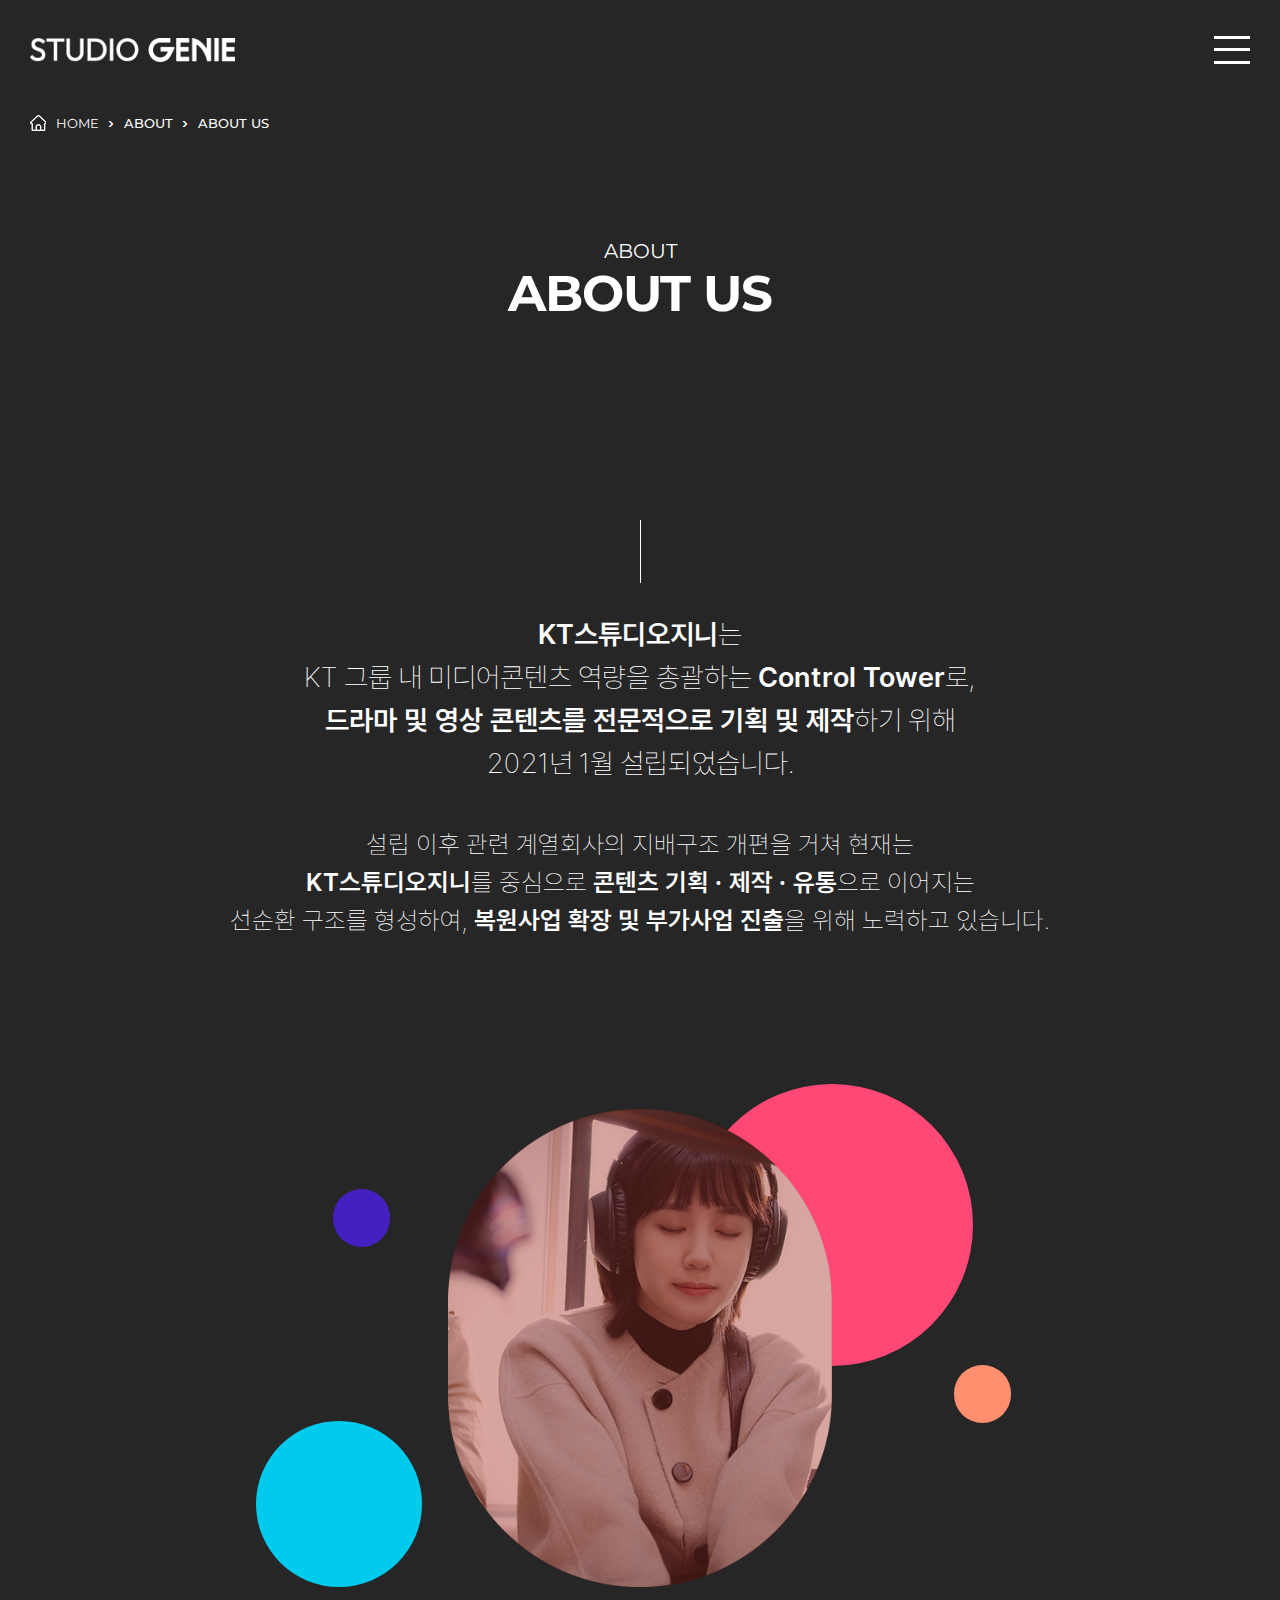
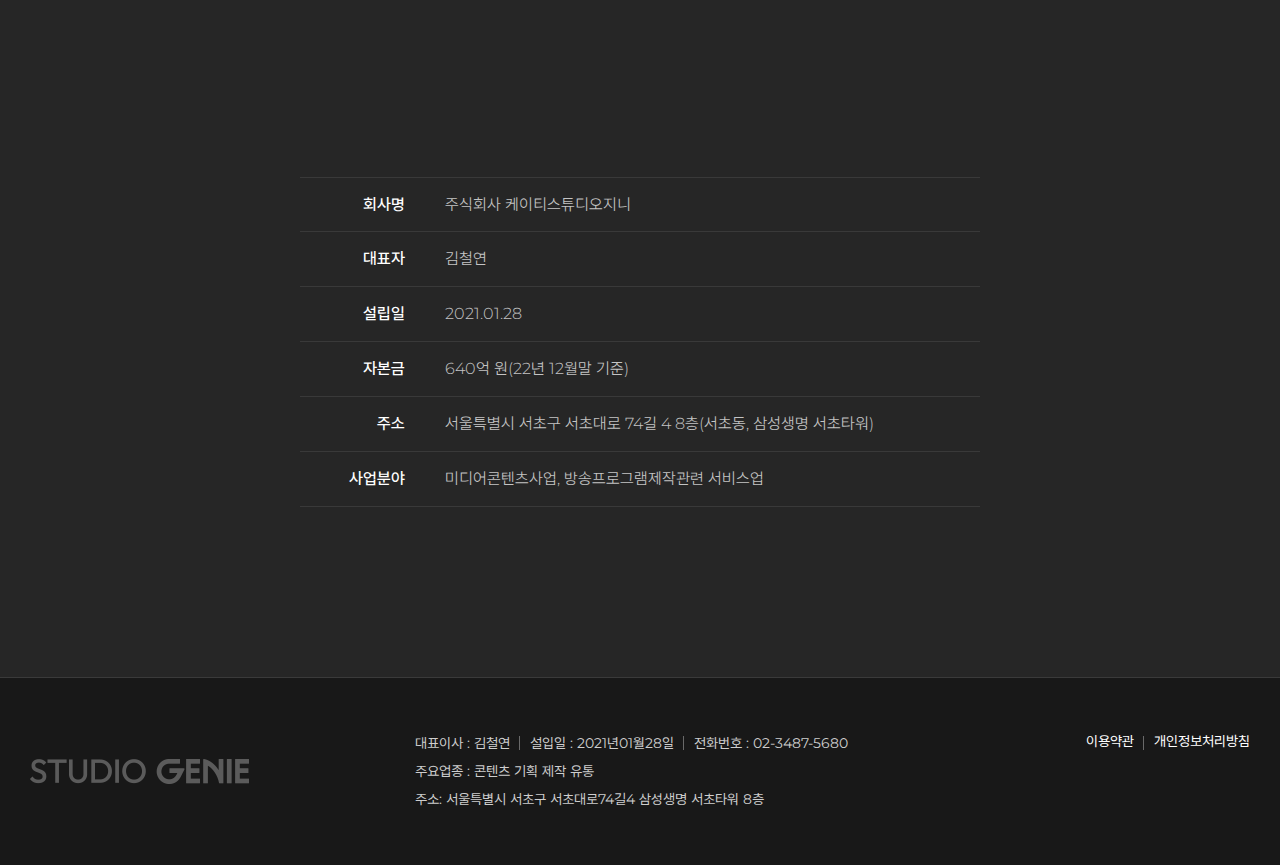
==== commit 8c212524: "Add files via upload" ====
--- a/sub/sub_01a.html
+++ b/sub/sub_01a.html
@@ -59,33 +59,33 @@
                                 <li class="menu_item">
                                     <a href="#" title="ABOUT">ABOUT</a>
                                     <ul class="deps_box">
-                                        <li class="deps_item"><a href="sub/sub_01a.html" title="ABOUT US">ABOUT US</a></li>
-                                        <li class="deps_item"><a href="sub/sub_01b.html" title="COMPANY HISTORY">COMPANY HISTORY</a></li>
-                                        <li class="deps_item"><a href="sub/sub_01c.html" title="MISSION&VISION">MISSION & VISION</a></li>
-                                        <li class="deps_item"><a href="sub/sub_01d.html" title="PARTNERS">PARTNERS</a></li>
-                                        <li class="deps_item"><a href="sub/sub_01e.html" title="CONTACT US">CONTACT US</a></li>
+                                        <li class="deps_item"><a href="../sub/sub_01a.html" title="ABOUT US">ABOUT US</a></li>
+                                        <li class="deps_item"><a href="../sub/sub_01b.html" title="COMPANY HISTORY">COMPANY HISTORY</a></li>
+                                        <li class="deps_item"><a href="../sub/sub_01c.html" title="MISSION&VISION">MISSION & VISION</a></li>
+                                        <li class="deps_item"><a href="../sub/sub_01d.html" title="PARTNERS">PARTNERS</a></li>
+                                        <li class="deps_item"><a href="../sub/sub_01e.html" title="CONTACT US">CONTACT US</a></li>
                                     </ul>
                                 </li>
                                 <li class="menu_item">
                                     <a href="#" title="WORKS">WORKS</a>
                                     <ul class="deps_box">
-                                        <li class="deps_item"><a href="sub/sub_02a.html" title="ALL">ALL</a></li>
-                                        <li class="deps_item"><a href="sub/sub_02b.html" title="ON AIR">ON AIR</a></li>
-                                        <li class="deps_item"><a href="sub/sub_02c.html" title="UP COMING">UP COMING</a></li>
-                                        <li class="deps_item"><a href="sub/sub_02d.html" title="LIBRARY">LIBRARY</a></li>
+                                        <li class="deps_item"><a href="../sub/sub_02a.html" title="ALL">ALL</a></li>
+                                        <li class="deps_item"><a href="../sub/sub_02b.html" title="ON AIR">ON AIR</a></li>
+                                        <li class="deps_item"><a href="../sub/sub_02c.html" title="UP COMING">UP COMING</a></li>
+                                        <li class="deps_item"><a href="../sub/sub_02d.html" title="LIBRARY">LIBRARY</a></li>
                                     </ul>
                                 </li>
                                 <li class="menu_item">
                                     <a href="#" title="CAREERS">CAREERS</a>
                                     <ul class="deps_box">
-                                        <li class="deps_item"><a href="sub/sub_03a.html" title="IDEAL TALENTS">IDEAL TALENTS</a></li>
+                                        <li class="deps_item"><a href="../sub/sub_03a.html" title="IDEAL TALENTS">IDEAL TALENTS</a></li>
                                     </ul>
                                 </li>
                                 <li class="menu_item">
                                     <a href="#" title="NEWS">NEWS</a>
                                     <ul class="deps_box">
-                                        <li class="deps_item"><a href="sub/sub_04a.html" title="PRESS">PRESS</a></li>
-                                        <li class="deps_item"><a href="sub/sub_04b.html" title="NOTICE">NOTICE</a></li>
+                                        <li class="deps_item"><a href="../sub/sub_04a.html" title="PRESS">PRESS</a></li>
+                                        <li class="deps_item"><a href="../sub/sub_04b.html" title="NOTICE">NOTICE</a></li>
                                     </ul>
                                 </li>
                             </ul>
@@ -132,11 +132,11 @@
                             <a href="#">ABOUT <span class="arrows"></span></a>
                         </div>
                         <ul class="mo_deps_box">
-                            <li class="deps_item"><a href="sub/sub_01a.html" title="ABOUT US">ABOUT US</a></li>
-                            <li class="deps_item"><a href="sub/sub_01b.html" title="COMPANY HISTORY">COMPANY HISTORY</a></li>
-                            <li class="deps_item"><a href="sub/sub_01c.html" title="MISSION&VISION">MISSION & VISION</a></li>
-                            <li class="deps_item"><a href="sub/sub_01d.html" title="PARTNERS">PARTNERS</a></li>
-                            <li class="deps_item"><a href="sub/sub_01e.html" title="CONTACT US">CONTACT US</a></li>
+                            <li class="deps_item"><a href="../sub/sub_01a.html" title="ABOUT US">ABOUT US</a></li>
+                            <li class="deps_item"><a href="../sub/sub_01b.html" title="COMPANY HISTORY">COMPANY HISTORY</a></li>
+                            <li class="deps_item"><a href="../sub/sub_01c.html" title="MISSION&VISION">MISSION & VISION</a></li>
+                            <li class="deps_item"><a href="../sub/sub_01d.html" title="PARTNERS">PARTNERS</a></li>
+                            <li class="deps_item"><a href="../sub/sub_01e.html" title="CONTACT US">CONTACT US</a></li>
                         </ul>
                     </li>
                     <li class="mo_menu_item">
@@ -144,10 +144,10 @@
                             <a href="#">WORKS <span class="arrows"></span></a>
                         </div>
                         <ul class="mo_deps_box">
-                            <li class="deps_item"><a href="sub/sub_02a.html" title="ALL">ALL</a></li>
-                            <li class="deps_item"><a href="sub/sub_02b.html" title="ON AIR">ON AIR</a></li>
-                            <li class="deps_item"><a href="sub/sub_02c.html" title="UP COMING">UP COMING</a></li>
-                            <li class="deps_item"><a href="sub/sub_02d.html" title="LIBRARY">LIBRARY</a></li>
+                            <li class="deps_item"><a href="../sub/sub_02a.html" title="ALL">ALL</a></li>
+                            <li class="deps_item"><a href="../sub/sub_02b.html" title="ON AIR">ON AIR</a></li>
+                            <li class="deps_item"><a href="../sub/sub_02c.html" title="UP COMING">UP COMING</a></li>
+                            <li class="deps_item"><a href="../sub/sub_02d.html" title="LIBRARY">LIBRARY</a></li>
                         </ul>
                     </li>
                     <li class="mo_menu_item">
@@ -155,7 +155,7 @@
                             <a href="#">CAREERS <span class="arrows"></span></a>
                         </div>
                         <ul class="mo_deps_box">
-                            <li class="deps_item"><a href="sub/sub_03a.html" title="IDEAL TALENTS">IDEAL TALENTS</a></li>
+                            <li class="deps_item"><a href="../sub/sub_03a.html" title="IDEAL TALENTS">IDEAL TALENTS</a></li>
                         </ul>
                     </li>
                     <li class="mo_menu_item">
@@ -163,8 +163,8 @@
                             <a href="#">NEWS <span class="arrows"></span></a>
                         </div>
                         <ul class="mo_deps_box">
-                            <li class="deps_item"><a href="sub/sub_04a.html" title="PRESS">PRESS</a></li>
-                            <li class="deps_item"><a href="sub/sub_04b.html" title="NOTICE">NOTICE</a></li>
+                            <li class="deps_item"><a href="../sub/sub_04a.html" title="PRESS">PRESS</a></li>
+                            <li class="deps_item"><a href="../sub/sub_04b.html" title="NOTICE">NOTICE</a></li>
                         </ul>
                     </li>
                 </ul>
@@ -199,7 +199,7 @@
             <div class="sub_area">
                 <div class="sub_container">
                     <!--ABOUT US-->
-                    <div id="aboutus" class="aboutus_con">
+                    <div id="aboutus" class="sub_con">
                         <div class="line"></div>
                         <div class="about_txt">
                             <h3>
--- a/css/header.css
+++ b/css/header.css
@@ -340,7 +340,8 @@
     transition: width 0.3s ease-in-out;
 }
 
-#new_hd.nav_active .lang_nav .lang_nav_box .lang_item > a::after {
+#new_hd.nav_active .lang_nav .lang_nav_box .lang_item > a::after,
+#new_hd.scroll_active .lang_nav .lang_nav_box .lang_item > a::after {
     background-color: #000;
 }
 
--- a/css/main.css
+++ b/css/main.css
@@ -68,6 +68,14 @@
     width: 71px;
     height: 71px;
     position: absolute;
+    -webkit-transition: all .3s ease-in-out;
+    -o-transition: all .3s ease-in-out;
+    -moz-transition: all .3s ease-in-out;
+    transition: all .3s ease-in-out;
+}
+
+#new_sd .slider_arrows_box .arrows_item.arrows_active {
+    opacity: .4;
 }
 
 #new_sd .slider_arrows_box .arrows_item.arrows_prev {
--- a/css/sub.css
+++ b/css/sub.css
@@ -25,7 +25,27 @@
 }
 
 #about_bg {
-    background-image: url(../img/sub_bg_01.png);
+    background-image: url(../img/sub_bg_01a.png);
+}
+
+#companyhis_bg {
+    background-image: url(../img/sub_bg_01b.png);
+}
+
+#mission_bg {
+    background-image: url(../img/sub_bg_01c.png);
+}
+
+#partner_bg {
+    background-image: url(../img/sub_bg_01d.png);
+}
+
+#contact_bg {
+    background-image: url(../img/sub_bg_01e.png);
+}
+
+#works_bg {
+    background-image: url(../img/sub_bg_02a.png);
 }
 
 #sub_tit .subtit_container {
@@ -218,6 +238,10 @@
         padding: 0 15px;
     }
 
+    #sub_tit .subtit_container .cate_con .cate_box .cate_home > a {
+        font-size: 0.75rem;
+    }
+
     #sub_tit .subtit_container .cate_con .cate_box .cate_txt,
     #sub_tit .subtit_container .cate_con .cate_box .cate_txt::after {
         font-size: 0.75rem;
@@ -250,7 +274,11 @@
         bottom: -30px;
     }
 
-    #sub_tit .subtit_container .cate_con .cate_box .cate_txt, #sub_tit .subtit_container .cate_con .cate_box .cate_txt::after {
+    #sub_tit .subtit_container .cate_con .cate_box {
+        gap: 20px;
+    }
+
+    #sub_tit .subtit_container .cate_con .cate_box .cate_home > a {
         font-size: 0.6875rem;
     }
 
@@ -258,6 +286,15 @@
         width: 13px;
         height: 13px;
     }
+
+    #sub_tit .subtit_container .cate_con .cate_box .cate_txt,
+    #sub_tit .subtit_container .cate_con .cate_box .cate_txt::after {
+        font-size: 0.6875rem;
+    }
+
+    #sub_tit .subtit_container .cate_con .cate_box .cate_txt::after {
+        right: -13px;
+    }
 }
 
 @media all and (max-width: 321px) {
@@ -268,6 +305,11 @@
     #sub_tit .subtit_container .cate_txt .cate_txt_box > h2 {
         font-size: 1.25rem;
     }
+
+    #sub_tit .subtit_container .cate_con .cate_box .cate_home > a > span {
+        width: 12px;
+        height: 12px;
+    }
 }
 
 /* SUB TIT SETTING END */
@@ -292,6 +334,14 @@
     height: auto;
     position: relative;
     padding: 90px 0 170px;
+}
+
+#sub_section .line {
+    width: 1px;
+    height: 63px;
+    background-color: #fff;
+    margin: 0 auto;
+    margin-bottom: 60px;
 }
 
 @media all and (max-width: 1441px) {
@@ -307,6 +357,14 @@
         padding-right: 15px;
         padding-bottom: 100px;
     }
+
+    #sub_section .line {
+        height: 43px;
+        margin-bottom: 30px;
+    }
+}
+
+@media all and (max-width: 376px) {
 }
 
 @media all and (max-width: 321px) {
@@ -324,15 +382,6 @@
     height: auto;
     position: relative;
 }
-
-#aboutus .line {
-    width: 1px;
-    height: 63px;
-    background-color: #fff;
-    margin: 0 auto;
-    margin-bottom: 60px;
-}
-
 #aboutus .about_txt {
     font-family: 'Pretendard', sans-serif;
     width: 100%;
@@ -694,7 +743,7 @@
         left: -11vw;
         top: 9vw;
     }
-    
+
     #aboutus .about_shape_box .shape_item .circle_04 {
         width: 6vw;
         height: 6vw;
@@ -718,27 +767,27 @@
         padding-left: 10px;
     }
 
-    #aboutus .about_table .about_table_box .table_item .table_tit > h2, #aboutus .about_table .about_table_box .table_item .table_txt > p {
+    #aboutus .about_table .about_table_box .table_item .table_tit > h2,
+    #aboutus .about_table .about_table_box .table_item .table_txt > p {
         font-size: 0.875rem;
     }
 }
 
 @media all and (max-width: 376px) {
-    #aboutus .line {
-        height: 43px;
-    }
-
-    #aboutus .about_txt > h3, #aboutus .about_txt > h3 > span {
+    #aboutus .about_txt > h3,
+    #aboutus .about_txt > h3 > span {
         font-size: 0.9375rem;
         line-height: 25px;
     }
 
-    #aboutus .about_txt > p, #aboutus .about_txt > p > span {
+    #aboutus .about_txt > p,
+    #aboutus .about_txt > p > span {
         font-size: 0.875rem;
         line-height: 25px;
     }
 
-    #aboutus .about_table .about_table_box .table_item .table_tit > h2, #aboutus .about_table .about_table_box .table_item .table_txt > p {
+    #aboutus .about_table .about_table_box .table_item .table_tit > h2,
+    #aboutus .about_table .about_table_box .table_item .table_txt > p {
         font-size: 0.8125rem;
     }
 }
@@ -752,11 +801,13 @@
         margin-bottom: 20px;
     }
 
-    #aboutus .about_txt > h3, #aboutus .about_txt > h3 > span {
+    #aboutus .about_txt > h3,
+    #aboutus .about_txt > h3 > span {
         font-size: 0.875rem;
     }
 
-    #aboutus .about_txt > p, #aboutus .about_txt > p > span {
+    #aboutus .about_txt > p,
+    #aboutus .about_txt > p > span {
         font-size: 0.75rem;
     }
 
@@ -772,3 +823,1200 @@
 }
 
 /* 01. ABOUT US END */
+
+/* 02. COMPANY HISTORY */
+#companyhis {
+    width: 100%;
+    height: auto;
+    position: relative;
+}
+
+#companyhis .his_con {
+    width: 100%;
+    height: auto;
+    position: relative;
+}
+
+#companyhis .his_con .his_box {
+    width: 100%;
+    height: auto;
+    position: relative;
+    margin-bottom: 140px;
+    display: -webkit-box;
+    display: -webkit-flex;
+    display: -moz-box;
+    display: -ms-flexbox;
+    display: flex;
+    -webkit-box-align: start;
+    -webkit-align-items: flex-start;
+    -moz-box-align: start;
+    -ms-flex-align: start;
+    align-items: flex-start;
+    gap: 250px;
+}
+
+#companyhis .his_con .his_box:last-of-type {
+    margin-bottom: 0;
+}
+
+#companyhis .his_con .his_box .his_number {
+    width: 210px;
+    height: auto;
+    position: relative;
+}
+
+#companyhis .his_con .his_box .his_number > h2 {
+    font-size: 5rem;
+    font-weight: 600;
+    color: #6343f5;
+    letter-spacing: -1px;
+    line-height: 70px;
+}
+
+#companyhis .his_con .his_box .his_list {
+    width: -webkit-calc((100% - 80px) - 210px);
+    width: -moz-calc((100% - 80px) - 210px);
+    width: calc((100% - 80px) - 210px);
+    height: auto;
+    position: relative;
+}
+
+#companyhis .his_con .his_box .his_list > li {
+    width: 100%;
+    height: auto;
+    position: relative;
+    margin-bottom: 30px;
+    display: -webkit-box;
+    display: -webkit-flex;
+    display: -moz-box;
+    display: -ms-flexbox;
+    display: flex;
+    -webkit-box-align: start;
+    -webkit-align-items: flex-start;
+    -moz-box-align: start;
+    -ms-flex-align: start;
+    align-items: flex-start;
+    gap: 50px;
+}
+
+#companyhis .his_con .his_box .his_list > li:last-of-type {
+    margin-bottom: 0;
+}
+
+#companyhis .his_con .his_box .his_list > li .his_month {
+    width: 70px;
+    height: 70px;
+    background-color: #fff;
+    display: -webkit-box;
+    display: -webkit-flex;
+    display: -moz-box;
+    display: -ms-flexbox;
+    display: flex;
+    -webkit-box-align: center;
+    -webkit-align-items: center;
+    -moz-box-align: center;
+    -ms-flex-align: center;
+    align-items: center;
+    -webkit-box-pack: center;
+    -webkit-justify-content: center;
+    -moz-box-pack: center;
+    -ms-flex-pack: center;
+    justify-content: center;
+    border-radius: 5rem;
+    position: relative;
+}
+
+#companyhis .his_con .his_box .his_list > li .his_month::after {
+    content: '';
+    width: 56px;
+    height: 56px;
+    background-color: #6343f5;
+    position: absolute;
+    border-radius: 5rem;
+    right: -23px;
+    z-index: -1;
+}
+
+#companyhis .his_con .his_box .his_list > li .his_month > h2 {
+    font-size: 2.1875rem;
+    color: #212121;
+    font-weight: 400;
+    letter-spacing: -1px;
+}
+
+#companyhis .his_con .his_box .his_list > li .his_txt {
+    width: -webkit-calc((100% - 50px) - 70px);
+    width: -moz-calc((100% - 50px) - 70px);
+    width: calc((100% - 50px) - 70px);
+    display: -webkit-box;
+    display: -webkit-flex;
+    display: -moz-box;
+    display: -ms-flexbox;
+    display: flex;
+    -webkit-box-align: start;
+    -webkit-align-items: flex-start;
+    -moz-box-align: start;
+    -ms-flex-align: start;
+    align-items: flex-start;
+    padding-top: 17px;
+}
+
+#companyhis .his_con .his_box .his_list > li .his_txt > p {
+    font-size: 1.875rem;
+    font-weight: 500;
+    color: #fff;
+    letter-spacing: -1px;
+    word-break: keep-all;
+}
+
+@media all and (max-width: 1441px) {
+    #companyhis .his_con .his_box {
+        gap: 190px;
+    }
+
+    #companyhis .his_con .his_box .his_number > h2 {
+        font-size: 4.375rem;
+    }
+
+    #companyhis .his_con .his_box .his_list {
+        width: 100%;
+    }
+
+    #companyhis .his_con .his_box .his_list > li .his_month > h2 {
+        font-size: 1.875rem;
+    }
+
+    #companyhis .his_con .his_box .his_list > li .his_txt > p {
+        font-size: 1.75rem;
+    }
+}
+
+@media all and (max-width: 1281px) {
+    #companyhis .his_con .his_box .his_number > h2 {
+        font-size: 4.125rem;
+    }
+
+    #companyhis .his_con .his_box .his_list > li .his_month > h2 {
+        font-size: 1.75rem;
+    }
+
+    #companyhis .his_con .his_box .his_list > li .his_txt > p {
+        font-size: 1.5625rem;
+        line-height: 35px;
+    }
+}
+
+@media all and (max-width: 1025px) {
+    #companyhis .his_con .his_box {
+        gap: 100px;
+    }
+
+    #companyhis .his_con .his_box .his_number > h2 {
+        font-size: 3.75rem;
+    }
+
+    #companyhis .his_con .his_box .his_list > li .his_month > h2 {
+        font-size: 1.4375rem;
+    }
+
+    #companyhis .his_con .his_box .his_list > li .his_txt {
+        padding-top: 20px;
+    }
+
+    #companyhis .his_con .his_box .his_list > li .his_txt > p {
+        font-size: 1.25rem;
+        line-height: 31px;
+    }
+}
+
+@media all and (max-width: 885px) {
+    #companyhis .his_con .his_box {
+        gap: 70px;
+    }
+
+    #companyhis .his_con .his_box .his_number > h2 {
+        font-size: 3.625rem;
+        line-height: 58px;
+    }
+
+    #companyhis .his_con .his_box .his_list > li .his_month {
+        width: 60px;
+        height: 60px;
+    }
+
+    #companyhis .his_con .his_box .his_list > li .his_month::after {
+        width: 45px;
+        height: 45px;
+        right: -19px;
+    }
+
+    #companyhis .his_con .his_box .his_list > li .his_txt {
+        padding-top: 15px;
+    }
+}
+
+@media all and (max-width: 481px) {
+    #companyhis .his_con .his_box {
+        -webkit-flex-wrap: wrap;
+        -ms-flex-wrap: wrap;
+        flex-wrap: wrap;
+        gap: 15px;
+        margin-bottom: 70px;
+    }
+
+    #companyhis .his_con .his_box .his_number > h2 {
+        font-size: 2.0625rem;
+        line-height: normal;
+    }
+
+    #companyhis .his_con .his_box .his_list > li {
+        gap: 35px;
+    }
+
+    #companyhis .his_con .his_box .his_list > li .his_month > h2 {
+        font-size: 1.125rem;
+    }
+
+    #companyhis .his_con .his_box .his_list > li .his_month {
+        width: 45px;
+        height: 45px;
+    }
+
+    #companyhis .his_con .his_box .his_list > li .his_month::after {
+        width: 35px;
+        height: 35px;
+        right: -15px;
+    }
+
+    #companyhis .his_con .his_box .his_list > li .his_txt {
+        width: -webkit-calc((100% - 35px) - 50px);
+        width: -moz-calc((100% - 35px) - 50px);
+        width: calc((100% - 35px) - 50px);
+        padding-top: 10px;
+    }
+
+    #companyhis .his_con .his_box .his_list > li .his_txt > p {
+        font-size: 0.9375rem;
+        line-height: 23px;
+    }
+}
+
+@media all and (max-width: 376px) {
+    #companyhis .his_con .his_box .his_number > h2 {
+        font-size: 1.5625rem;
+    }
+
+    #companyhis .his_con .his_box .his_list > li {
+        gap: 20px;
+    }
+
+    #companyhis .his_con .his_box .his_list > li .his_month {
+        width: 35px;
+        height: 35px;
+    }
+
+    #companyhis .his_con .his_box .his_list > li .his_month::after {
+        width: 25px;
+        height: 25px;
+        right: -12px;
+    }
+
+    #companyhis .his_con .his_box .his_list > li .his_month > h2 {
+        font-size: 1rem;
+    }
+
+    #companyhis .his_con .his_box .his_list > li .his_txt {
+        width: -webkit-calc((100% - 20px) - 35px);
+        width: -moz-calc((100% - 20px) - 35px);
+        width: calc((100% - 20px) - 35px);
+        padding-top: 7px;
+    }
+
+    #companyhis .his_con .his_box .his_list > li .his_txt > p {
+        font-size: 0.875rem;
+    }
+}
+
+@media all and (max-width: 321px) {
+    #companyhis .his_con .his_box .his_number > h2 {
+        font-size: 1.25rem;
+    }
+
+    #companyhis .his_con .his_box .his_list > li .his_month {
+        width: 30px;
+        height: 30px;
+    }
+
+    #companyhis .his_con .his_box .his_list > li .his_month > h2 {
+        font-size: 0.875rem;
+    }
+
+    #companyhis .his_con .his_box .his_list > li .his_txt {
+        width: -webkit-calc((100% - 20px) - 30px);
+        width: -moz-calc((100% - 20px) - 30px);
+        width: calc((100% - 20px) - 30px);
+        padding-top: 3px;
+    }
+
+    #companyhis .his_con .his_box .his_list > li .his_txt > p {
+        font-size: 0.8125rem;
+    }
+}
+
+/* 02. COMPANY HISTORY END */
+
+/* 03. MISSION VISION */
+#mission {
+    width: 100%;
+    height: auto;
+    position: relative;
+}
+
+#mission .mission_con {
+    width: 100%;
+    height: auto;
+    position: relative;
+}
+
+#mission .mission_con .mission_tit {
+    width: 100%;
+    height: auto;
+    position: relative;
+    display: -webkit-box;
+    display: -webkit-flex;
+    display: -moz-box;
+    display: -ms-flexbox;
+    display: flex;
+    -webkit-box-align: center;
+    -webkit-align-items: center;
+    -moz-box-align: center;
+    -ms-flex-align: center;
+    align-items: center;
+    -webkit-box-pack: center;
+    -webkit-justify-content: center;
+    -moz-box-pack: center;
+    -ms-flex-pack: center;
+    justify-content: center;
+    text-align: center;
+    margin-bottom: 90px;
+}
+
+#mission .mission_con .mission_tit > h2,
+#mission .mission_con .mission_tit > h2 > span {
+    font-size: 3.4375rem;
+    font-weight: 100;
+    color: #fff;
+    position: relative;
+}
+
+#mission .mission_con .mission_tit > h2::after {
+    content: '';
+    width: 42px;
+    height: 42px;
+    position: absolute;
+    top: 11px;
+    background-color: #8e3580;
+    border-radius: 5rem;
+    left: -60px;
+    z-index: -1;
+    -webkit-transition: all 0.3s ease-in-out;
+    -o-transition: all 0.3s ease-in-out;
+    -moz-transition: all 0.3s ease-in-out;
+    transition: all 0.3s ease-in-out;
+}
+
+#mission .mission_con .mission_tit > h2 > span {
+    font-weight: 700;
+    color: #6343f5;
+}
+
+#mission .mission_con .muission_subtit {
+    width: 100%;
+    height: auto;
+    position: relative;
+    display: -webkit-box;
+    display: -webkit-flex;
+    display: -moz-box;
+    display: -ms-flexbox;
+    display: flex;
+    -webkit-box-align: center;
+    -webkit-align-items: center;
+    -moz-box-align: center;
+    -ms-flex-align: center;
+    align-items: center;
+    -webkit-box-pack: center;
+    -webkit-justify-content: center;
+    -moz-box-pack: center;
+    -ms-flex-pack: center;
+    justify-content: center;
+    margin-bottom: 110px;
+}
+
+#mission .mission_con .muission_subtit > h3 {
+    font-size: 3.4375rem;
+    font-weight: 700;
+    color: #fff;
+    position: relative;
+    word-break: keep-all;
+    text-align: center;
+}
+
+#mission .mission_con .muission_subtit > h3::after {
+    content: '';
+    width: 98px;
+    height: 98px;
+    background-color: #322c4f;
+    position: absolute;
+    top: -50px;
+    right: -50px;
+    border-radius: 5rem;
+    z-index: -1;
+    -webkit-transition: all 0.3s ease-in-out;
+    -o-transition: all 0.3s ease-in-out;
+    -moz-transition: all 0.3s ease-in-out;
+    transition: all 0.3s ease-in-out;
+}
+
+#mission .mission_con .mission_list {
+    width: 100%;
+    height: auto;
+    position: relative;
+    display: -webkit-box;
+    display: -webkit-flex;
+    display: -moz-box;
+    display: -ms-flexbox;
+    display: flex;
+    -webkit-box-pack: center;
+    -webkit-justify-content: center;
+    -moz-box-pack: center;
+    -ms-flex-pack: center;
+    justify-content: center;
+}
+
+#mission .mission_con .mission_list_box {
+    width: auto;
+    height: auto;
+    position: relative;
+    display: -webkit-box;
+    display: -webkit-flex;
+    display: -moz-box;
+    display: -ms-flexbox;
+    display: flex;
+    -webkit-box-align: center;
+    -webkit-align-items: center;
+    -moz-box-align: center;
+    -ms-flex-align: center;
+    align-items: center;
+}
+
+#mission .mission_con .mission_list_box > li {
+    width: 304px;
+    height: 304px;
+    display: -webkit-box;
+    display: -webkit-flex;
+    display: -moz-box;
+    display: -ms-flexbox;
+    display: flex;
+    -webkit-box-align: center;
+    -webkit-align-items: center;
+    -moz-box-align: center;
+    -ms-flex-align: center;
+    align-items: center;
+    -webkit-box-pack: center;
+    -webkit-justify-content: center;
+    -moz-box-pack: center;
+    -ms-flex-pack: center;
+    justify-content: center;
+    border: 1px solid rgba(255, 255, 255, 0.2);
+    border-radius: 100rem;
+    margin: 0 -15px;
+}
+
+#mission .mission_con .mission_list_box > li .mission_txt {
+    width: auto;
+    height: auto;
+    position: relative;
+    text-align: center;
+}
+
+#mission .mission_con .mission_list_box > li .mission_txt > h2 {
+    font-size: 2.5rem;
+    font-weight: 700;
+    color: #6343f5;
+    margin-bottom: 35px;
+}
+
+#mission .mission_con .mission_list_box > li .mission_txt > p {
+    font-size: 1.25rem;
+    font-weight: 300;
+    color: #fff;
+    line-height: 27px;
+}
+
+@media all and (max-width: 1920px) {
+    #mission .mission_con .mission_tit > h2::after {
+        width: 2.3vw;
+        height: 2.3vw;
+    }
+
+    #mission .mission_con .muission_subtit > h3::after {
+        width: 5.2vw;
+        height: 5.2vw;
+    }
+}
+
+@media all and (max-width: 1441px) {
+    #mission .mission_con .mission_tit > h2,
+    #mission .mission_con .mission_tit > h2 > span {
+        font-size: 3.125rem;
+    }
+
+    #mission .mission_con .muission_subtit > h3 {
+        font-size: 3.125rem;
+    }
+
+    #mission .mission_con .mission_tit > h2::after {
+        width: 3vw;
+        height: 3vw;
+    }
+
+    #mission .mission_con .muission_subtit > h3::after {
+        width: 6.1vw;
+        height: 6.1vw;
+    }
+
+    #mission .mission_con .mission_list_box > li {
+        width: 300px;
+        height: 300px;
+    }
+}
+
+@media all and (max-width: 1281px) {
+    #mission .mission_con .mission_tit > h2,
+    #mission .mission_con .mission_tit > h2 > span {
+        font-size: 2.6875rem;
+    }
+
+    #mission .mission_con .muission_subtit {
+        margin-bottom: 90px;
+    }
+
+    #mission .mission_con .muission_subtit > h3 {
+        font-size: 2.6875rem;
+    }
+
+    #mission .mission_con .mission_list_box > li {
+        width: 250px;
+        height: 250px;
+    }
+
+    #mission .mission_con .mission_list_box > li .mission_txt > h2 {
+        font-size: 1.875rem;
+        margin-bottom: 20px;
+    }
+
+    #mission .mission_con .mission_list_box > li .mission_txt > p {
+        font-size: 1.125rem;
+    }
+}
+
+@media all and (max-width: 1025px) {
+    #mission .mission_con .mission_tit {
+        margin-bottom: 50px;
+    }
+
+    #mission .mission_con .mission_tit > h2,
+    #mission .mission_con .mission_tit > h2 > span {
+        font-size: 2.1875rem;
+    }
+
+    #mission .mission_con .muission_subtit > h3 {
+        font-size: 2.1875rem;
+    }
+
+    #mission .mission_con .muission_subtit > h3::after {
+        top: -3vw;
+    }
+
+    #mission .mission_con .mission_list_box > li {
+        width: 200px;
+        height: 200px;
+        margin: 0 -8px;
+    }
+
+    #mission .mission_con .mission_list_box > li .mission_txt > h2 {
+        font-size: 1.4375rem;
+        margin-bottom: 15px;
+    }
+
+    #mission .mission_con .mission_list_box > li .mission_txt > p {
+        font-size: 0.9375rem;
+        line-height: 23px;
+    }
+}
+
+@media all and (max-width: 885px) {
+    #mission .mission_con .mission_tit > h2,
+    #mission .mission_con .mission_tit > h2 > span {
+        font-size: 1.875rem;
+    }
+
+    #mission .mission_con .muission_subtit > h3 {
+        font-size: 1.875rem;
+    }
+
+    #mission .mission_con .muission_subtit > h3::after {
+        right: -3vw;
+    }
+
+    #mission .mission_con .mission_list_box {
+        -webkit-flex-wrap: wrap;
+        -ms-flex-wrap: wrap;
+        flex-wrap: wrap;
+        -webkit-box-pack: center;
+        -webkit-justify-content: center;
+        -moz-box-pack: center;
+        -ms-flex-pack: center;
+        justify-content: center;
+    }
+
+    #mission .mission_con .mission_list_box > li {
+        width: 160px;
+        height: 160px;
+        margin: -5px;
+    }
+
+    #mission .mission_con .mission_list_box > li .mission_txt > h2 {
+        font-size: 1.25rem;
+    }
+}
+
+@media all and (max-width: 481px) {
+    #mission .mission_con .mission_tit > h2,
+    #mission .mission_con .mission_tit > h2 > span {
+        font-size: 1.25rem;
+    }
+
+    #mission .mission_con .mission_tit > h2::after {
+        left: -5vw;
+        top: 2px;
+    }
+
+    #mission .mission_con .muission_subtit {
+        margin-bottom: 50px;
+    }
+
+    #mission .mission_con .muission_subtit > h3 {
+        font-size: 1.25rem;
+    }
+
+    #mission .mission_con .mission_list_box > li .mission_txt > h2 {
+        font-size: 1.125rem;
+        margin-bottom: 10px;
+    }
+
+    #mission .mission_con .mission_list_box > li .mission_txt > p {
+        font-size: 0.875rem;
+        line-height: 20px;
+    }
+}
+
+@media all and (max-width: 376px) {
+    #mission .mission_con .mission_tit > h2,
+    #mission .mission_con .mission_tit > h2 > span {
+        font-size: 1.125rem;
+    }
+
+    #mission .mission_con .muission_subtit > h3 {
+        font-size: 1.125rem;
+    }
+
+    #mission .mission_con .mission_list_box > li {
+        width: 140px;
+        height: 140px;
+    }
+
+    #mission .mission_con .mission_list_box > li .mission_txt > h2 {
+        font-size: 1rem;
+    }
+
+    #mission .mission_con .mission_list_box > li .mission_txt > p {
+        font-size: 0.8125rem;
+    }
+}
+
+@media all and (max-width: 321px) {
+    #mission .mission_con .mission_tit > h2,
+    #mission .mission_con .mission_tit > h2 > span {
+        font-size: 1rem;
+    }
+
+    #mission .mission_con .muission_subtit > h3 {
+        font-size: 1rem;
+    }
+
+    #mission .mission_con .mission_list_box > li {
+        width: 130px;
+        height: 130px;
+    }
+
+    #mission .mission_con .mission_list_box > li .mission_txt > h2 {
+        font-size: 0.9375rem;
+    }
+
+    #mission .mission_con .mission_list_box > li .mission_txt > p {
+        font-size: 0.75rem;
+        line-height: 17px;
+    }
+}
+
+/* 03. MISSION VISION END */
+
+/* 04. PARTNERS */
+#partners {
+    width: 100%;
+    height: auto;
+    position: relative;
+}
+
+#partners .partner_con {
+    width: 100%;
+    height: auto;
+    position: relative;
+}
+
+#partners .partner_con .partner_list {
+    width: 100%;
+    height: auto;
+    position: relative;
+    display: -webkit-box;
+    display: -webkit-flex;
+    display: -moz-box;
+    display: -ms-flexbox;
+    display: flex;
+    -webkit-box-pack: center;
+    -webkit-justify-content: center;
+    -moz-box-pack: center;
+    -ms-flex-pack: center;
+    justify-content: center;
+    -webkit-flex-wrap: wrap;
+    -ms-flex-wrap: wrap;
+    flex-wrap: wrap;
+}
+
+#partners .partner_con .partner_list > li {
+    width: -webkit-calc(100% / 4);
+    width: -moz-calc(100% / 4);
+    width: calc(100% / 4);
+    height: 144px;
+    position: relative;
+}
+
+#partners .partner_con .partner_list > li > a {
+    width: 100%;
+    height: 100%;
+    position: relative;
+    display: -webkit-box;
+    display: -webkit-flex;
+    display: -moz-box;
+    display: -ms-flexbox;
+    display: flex;
+    -webkit-box-align: center;
+    -webkit-align-items: center;
+    -moz-box-align: center;
+    -ms-flex-align: center;
+    align-items: center;
+    -webkit-box-pack: center;
+    -webkit-justify-content: center;
+    -moz-box-pack: center;
+    -ms-flex-pack: center;
+    justify-content: center;
+    font-size: 0;
+    background-color: #1c1c1c;
+    border-right: 2px solid #262626;
+    border-bottom: 2px solid #262626;
+    padding: 20px;
+}
+
+#partners .partner_con .partner_list > li:nth-of-type(4n) > a,
+#partners .partner_con .partner_list > li:last-of-type > a {
+    border-right: 0;
+}
+
+#partners .partner_con .partner_list > li:nth-of-type(5) > a,
+#partners .partner_con .partner_list > li:nth-of-type(6) > a,
+#partners .partner_con .partner_list > li:nth-of-type(7) > a,
+#partners .partner_con .partner_list > li:nth-of-type(8) > a {
+    border-bottom: 0;
+}
+
+#partners .partner_con .partner_list > li > a > img {
+    width: auto;
+    max-width: 100%;
+    max-height: 100%;
+}
+
+@media all and (max-width: 1025px) {
+    #partners .partner_con .partner_list > li > a {
+        padding: 40px;
+    }
+}
+
+@media all and (max-width: 885px) {
+    #partners .partner_con .partner_list > li {
+        width: -webkit-calc(100% / 3);
+        width: -moz-calc(100% / 3);
+        width: calc(100% / 3);
+    }
+
+    #partners .partner_con .partner_list > li > a {
+        padding: 20px;
+    }
+
+    #partners .partner_con .partner_list > li:nth-of-type(3n) > a {
+        border-right: 0;
+    }
+
+    #partners .partner_con .partner_list > li:nth-of-type(4n) > a {
+        border-right: 1px solid #262626;
+    }
+
+    #partners .partner_con .partner_list > li:nth-of-type(5) > a,
+    #partners .partner_con .partner_list > li:nth-of-type(6) > a {
+        border-bottom: 1px solid #262626;
+    }
+}
+
+@media all and (max-width: 481px) {
+    #partners .partner_con .partner_list > li {
+        width: -webkit-calc(100% / 2);
+        width: -moz-calc(100% / 2);
+        width: calc(100% / 2);
+        height: 85px;
+    }
+
+    #partners .partner_con .partner_list > li > a {
+        padding: 25px;
+    }
+
+    #partners .partner_con .partner_list > li:nth-of-type(2n) > a {
+        border-right: 0;
+    }
+
+    #partners .partner_con .partner_list > li:nth-of-type(3n) > a {
+        border-right: 1px solid #262626;
+    }
+}
+
+/* 04. PARTNERS END */
+
+/* 05. CONTACT */
+#contactus {
+    width: 100%;
+    height: auto;
+    position: relative;
+}
+
+#contactus .contact_con {
+    width: 100%;
+    height: auto;
+    position: relative;
+}
+
+#contactus .contact_con .contact_map {
+    width: 100%;
+    height: 520px;
+    position: relative;
+}
+
+#contactus .contact_con .contact_map > iframe {
+    width: 100%;
+    height: 100%;
+    position: relative;
+}
+
+#contactus .contact_con .contact_txt_con {
+    width: 100%;
+    height: auto;
+    position: relative;
+    display: -webkit-box;
+    display: -webkit-flex;
+    display: -moz-box;
+    display: -ms-flexbox;
+    display: flex;
+    -webkit-box-pack: justify;
+    -webkit-justify-content: space-between;
+    -moz-box-pack: justify;
+    -ms-flex-pack: justify;
+    justify-content: space-between;
+}
+
+#contactus .contact_con .contact_txt_con .contact_tit {
+    width: 270px;
+    height: 260px;
+    background-color: #6343f5;
+    position: absolute;
+    left: 80px;
+    top: -130px;
+    padding: 40px;
+}
+
+#contactus .contact_con .contact_txt_con .contact_tit .contact_tit_box {
+    width: 100%;
+    height: 100%;
+    display: -webkit-box;
+    display: -webkit-flex;
+    display: -moz-box;
+    display: -ms-flexbox;
+    display: flex;
+    -webkit-box-align: stretch;
+    -webkit-align-items: stretch;
+    -moz-box-align: stretch;
+    -ms-flex-align: stretch;
+    align-items: stretch;
+    -webkit-flex-wrap: wrap;
+    -ms-flex-wrap: wrap;
+    flex-wrap: wrap;
+}
+
+#contactus .contact_con .contact_txt_con .contact_tit .contact_tit_box > p {
+    width: 100%;
+    font-size: 1rem;
+    font-weight: 600;
+    color: #f9c920;
+}
+
+#contactus .contact_con .contact_txt_con .contact_tit .contact_tit_box > h2 {
+    width: 100%;
+    height: auto;
+    position: relative;
+    display: -webkit-box;
+    display: -webkit-flex;
+    display: -moz-box;
+    display: -ms-flexbox;
+    display: flex;
+    -webkit-box-align: self-end;
+    -webkit-align-items: self-end;
+    -moz-box-align: self-end;
+    -ms-flex-align: self-end;
+    align-items: self-end;
+    font-size: 2.1875rem;
+    font-weight: 900;
+    color: #fff;
+}
+
+#contactus .contact_con .contact_txt_con .contact_txt_box {
+    width: 100%;
+    height: auto;
+    position: relative;
+    padding: 40px 20px;
+    display: -webkit-box;
+    display: -webkit-flex;
+    display: -moz-box;
+    display: -ms-flexbox;
+    display: flex;
+    -webkit-box-pack: right;
+    -webkit-justify-content: right;
+    -moz-box-pack: right;
+    -ms-flex-pack: right;
+    justify-content: right;
+}
+
+#contactus .contact_con .contact_txt_con .contact_txt_box .contact_txt {
+    width: auto;
+    height: auto;
+    position: relative;
+}
+
+#contactus .contact_con .contact_txt_con .contact_txt_box .contact_txt > li {
+    width: auto;
+    height: auto;
+    position: relative;
+    display: -webkit-box;
+    display: -webkit-flex;
+    display: -moz-box;
+    display: -ms-flexbox;
+    display: flex;
+    -webkit-box-align: center;
+    -webkit-align-items: center;
+    -moz-box-align: center;
+    -ms-flex-align: center;
+    align-items: center;
+    padding: 13px 0;
+}
+
+#contactus .contact_con .contact_txt_con .contact_txt_box .contact_txt > li .txt_tit {
+    width: 105px;
+    height: auto;
+    position: relative;
+    display: -webkit-box;
+    display: -webkit-flex;
+    display: -moz-box;
+    display: -ms-flexbox;
+    display: flex;
+    -webkit-box-align: center;
+    -webkit-align-items: center;
+    -moz-box-align: center;
+    -ms-flex-align: center;
+    align-items: center;
+}
+
+#contactus .contact_con .contact_txt_con .contact_txt_box .contact_txt > li .txt_tit > h2 {
+    font-size: 1.25rem;
+    font-weight: 600;
+    color: #fff;
+}
+
+#contactus .contact_con .contact_txt_con .contact_txt_box .contact_txt > li .txt_cont {
+    width: auto;
+    height: auto;
+    position: relative;
+}
+
+#contactus .contact_con .contact_txt_con .contact_txt_box .contact_txt > li .txt_cont > p {
+    font-size: 1.25rem;
+    font-weight: 200;
+    color: #fff;
+    word-break: keep-all;
+}
+
+@media all and (max-width: 1025px) {
+    #contactus .contact_con .contact_map {
+        height: 420px;
+    }
+
+    #contactus .contact_con .contact_txt_con .contact_tit {
+        width: 230px;
+        height: 230px;
+        left: 30px;
+        padding: 15px;
+        top: -115px;
+    }
+
+    #contactus .contact_con .contact_txt_con .contact_txt_box {
+        padding: 20px 0;
+    }
+
+    #contactus .contact_con .contact_txt_con .contact_tit .contact_tit_box > h2 {
+        font-size: 1.5625rem;
+        font-weight: 700;
+    }
+
+    #contactus .contact_con .contact_txt_con .contact_txt_box .contact_txt > li {
+        padding: 10px 0;
+    }
+
+    #contactus .contact_con .contact_txt_con .contact_txt_box .contact_txt > li .txt_tit > h2,
+    #contactus .contact_con .contact_txt_con .contact_txt_box .contact_txt > li .txt_cont > p {
+        font-size: 1.125rem;
+    }
+}
+
+@media all and (max-width: 885px) {
+    #contactus .contact_con .contact_txt_con {
+        -webkit-flex-wrap: wrap;
+        -ms-flex-wrap: wrap;
+        flex-wrap: wrap;
+    }
+
+    #contactus .contact_con .contact_txt_con .contact_tit {
+        width: 100%;
+        height: auto;
+        position: relative;
+        top: auto;
+        left: auto;
+        margin-bottom: 10px;
+    }
+
+    #contactus .contact_con .contact_txt_con .contact_tit .contact_tit_box > p {
+        margin-bottom: 8px;
+    }
+
+    #contactus .contact_con .contact_txt_con .contact_tit .contact_tit_box > h2 {
+        font-size: 1.25rem;
+    }
+
+    #contactus .contact_con .contact_txt_con .contact_tit .contact_tit_box > h2 > br {
+        display: none;
+    }
+
+    #contactus .contact_con .contact_txt_con .contact_txt_box {
+        -webkit-box-pack: left;
+        -webkit-justify-content: left;
+        -moz-box-pack: left;
+        -ms-flex-pack: left;
+        justify-content: left;
+        padding: 0 15px;
+    }
+
+    #contactus .contact_con .contact_txt_con .contact_txt_box .contact_txt > li .txt_tit {
+        width: 80px;
+    }
+
+    #contactus .contact_con .contact_txt_con .contact_txt_box .contact_txt > li .txt_tit > h2,
+    #contactus .contact_con .contact_txt_con .contact_txt_box .contact_txt > li .txt_cont > p {
+        font-size: 1rem;
+    }
+}
+
+@media all and (max-width: 481px) {
+    #contactus .contact_con .contact_txt_con .contact_tit .contact_tit_box > p {
+        font-size: 0.875rem;
+        font-weight: 500;
+    }
+
+    #contactus .contact_con .contact_txt_con .contact_tit .contact_tit_box > h2 {
+        font-size: 1.125rem;
+    }
+
+    #contactus .contact_con .contact_txt_con .contact_txt_box .contact_txt > li {
+        -webkit-flex-wrap: wrap;
+        -ms-flex-wrap: wrap;
+        flex-wrap: wrap;
+    }
+
+    #contactus .contact_con .contact_txt_con .contact_txt_box .contact_txt > li .txt_tit {
+        width: 100%;
+        margin-bottom: 10px;
+    }
+
+    #contactus .contact_con .contact_txt_con .contact_txt_box .contact_txt > li .txt_cont {
+        width: 100%;
+    }
+
+    #contactus .contact_con .contact_txt_con .contact_txt_box .contact_txt > li .txt_tit > h2,
+    #contactus .contact_con .contact_txt_con .contact_txt_box .contact_txt > li .txt_cont > p {
+        font-size: 0.875rem;
+    }
+}
+
+@media all and (max-width: 376px) {
+    #contactus .contact_con .contact_map {
+        height: 360px;
+    }
+
+    #contactus .contact_con .contact_txt_con .contact_tit .contact_tit_box > p {
+        font-size: 0.8125rem;
+    }
+
+    #contactus .contact_con .contact_txt_con .contact_tit .contact_tit_box > h2 {
+        font-size: 1rem;
+    }
+}
+
+@media all and (max-width: 321px) {
+    #contactus .contact_con .contact_txt_con .contact_tit .contact_tit_box > p {
+        font-size: 0.75rem;
+    }
+
+    #contactus .contact_con .contact_txt_con .contact_tit .contact_tit_box > h2 {
+        font-size: 0.9375rem;
+    }
+
+    #contactus .contact_con .contact_txt_con .contact_txt_box .contact_txt > li .txt_tit > h2,
+    #contactus .contact_con .contact_txt_con .contact_txt_box .contact_txt > li .txt_cont > p {
+        font-size: 0.8125rem;
+    }
+}
+
+/* 05. CONTACT END */
--- a/css/board.css
+++ b/css/board.css
@@ -1 +1,678 @@
 @charset "UTF-8";
+
+/* WORK BOARD TAB */
+.work_tab {
+    width: 100%;
+    height: auto;
+    position: relative;
+    margin-bottom: 70px;
+}
+
+.work_tab .work_tab_box {
+    width: 100%;
+    height: auto;
+    position: relative;
+    display: -webkit-box;
+    display: -webkit-flex;
+    display: -moz-box;
+    display: -ms-flexbox;
+    display: flex;
+    -webkit-box-align: center;
+    -webkit-align-items: center;
+    -moz-box-align: center;
+    -ms-flex-align: center;
+    align-items: center;
+    -webkit-box-pack: center;
+    -webkit-justify-content: center;
+    -moz-box-pack: center;
+    -ms-flex-pack: center;
+    justify-content: center;
+}
+
+.work_tab .work_tab_box > li {
+    width: -webkit-calc(100% / 4);
+    width: -moz-calc(100% / 4);
+    width: calc(100% / 4);
+    height: auto;
+    position: relative;
+    border-right: 1px solid #262626;
+    text-align: center;
+}
+
+.work_tab .work_tab_box > li:last-of-type {
+    border-right: 0;
+}
+
+.work_tab .work_tab_box > li > a {
+    display: block;
+    width: 100%;
+    height: auto;
+    position: relative;
+    background-color: #333333;
+    font-size: 25px;
+    font-weight: 400;
+    color: #c4c4c4;
+    padding: 20px 10px;
+    -webkit-transition: all 0.3s ease-in-out;
+    -o-transition: all 0.3s ease-in-out;
+    -moz-transition: all 0.3s ease-in-out;
+    transition: all 0.3s ease-in-out;
+}
+
+.work_tab .work_tab_box > li.tab_active > a,
+.work_tab .work_tab_box > li > a:hover {
+    background-color: #6343f5;
+    color: #fff;
+}
+
+/* WORK BOARD TAB END */
+
+/* WORK BOARD */
+.work_board {
+    width: 100%;
+    height: auto;
+    position: relative;
+}
+
+.work_board .work_board_box {
+    width: 100%;
+    height: auto;
+    position: relative;
+    display: -webkit-box;
+    display: -webkit-flex;
+    display: -moz-box;
+    display: -ms-flexbox;
+    display: flex;
+    gap: 50px 30px;
+    -webkit-flex-wrap: wrap;
+    -ms-flex-wrap: wrap;
+    flex-wrap: wrap;
+}
+
+.work_board .work_board_box > li {
+    width: -webkit-calc((100% - 90px) / 4);
+    width: -moz-calc((100% - 90px) / 4);
+    width: calc((100% - 90px) / 4);
+    height: auto;
+    position: relative;
+}
+
+.work_board .work_board_box > li > a {
+    display: block;
+    width: 100%;
+    height: auto;
+    position: relative;
+}
+
+.work_board .work_board_box > li > a .board_thumb {
+    width: 100%;
+    height: auto;
+    position: relative;
+    font-size: 0;
+}
+
+.work_board .work_board_box > li > a .board_thumb > img {
+    width: 100%;
+    height: 100%;
+    -o-object-fit: cover;
+    object-fit: cover;
+}
+
+.work_board .work_board_box > li > a .board_subject {
+    width: 100%;
+    height: auto;
+    position: relative;
+    padding: 10px 0;
+    text-align: center;
+}
+
+.work_board .work_board_box > li > a .board_subject::after {
+    content: '';
+    width: 0;
+    height: 100%;
+    background-color: #6343f5;
+    position: absolute;
+    z-index: 8;
+    top: 0;
+    left: 0;
+    -webkit-transition: width 0.3s ease-in-out;
+    -o-transition: width 0.3s ease-in-out;
+    -moz-transition: width 0.3s ease-in-out;
+    transition: width 0.3s ease-in-out;
+}
+
+.work_board .work_board_box > li > a .board_subject > h2 {
+    font-size: 1.5625rem;
+    font-weight: 500;
+    color: #fff;
+    position: relative;
+    z-index: 9;
+}
+
+.work_board .work_board_box > li > a:hover .board_subject::after {
+    width: 100%;
+}
+
+/* WORK BOARD END */
+
+/* WORK BOARD VIEW */
+.work_view_con {
+    width: 100%;
+    height: auto;
+    position: relative;
+    display: -webkit-box;
+    display: -webkit-flex;
+    display: -moz-box;
+    display: -ms-flexbox;
+    display: flex;
+}
+
+.work_view_txt {
+    width: 38%;
+    height: auto;
+    position: relative;
+    padding-right: 30px;
+}
+
+.work_view_txt > h2 {
+    font-size: 45px;
+    font-weight: 600;
+    color: #fff;
+    margin-bottom: 30px;
+    word-break: keep-all;
+}
+
+.work_view_txt .txt_box {
+    width: 100%;
+    height: auto;
+    position: relative;
+}
+
+.work_view_txt .txt_box > p {
+    font-size: 1rem;
+    font-weight: 300;
+    color: #c4c4c4;
+    line-height: 28px;
+    margin-bottom: 40px;
+    word-break: keep-all;
+}
+
+.work_view_txt .view_trailer {
+    width: auto;
+    height: auto;
+    position: relative;
+    display: -webkit-box;
+    display: -webkit-flex;
+    display: -moz-box;
+    display: -ms-flexbox;
+    display: flex;
+}
+
+.work_view_txt .view_trailer > a {
+    width: auto;
+    height: auto;
+    display: -webkit-box;
+    display: -webkit-flex;
+    display: -moz-box;
+    display: -ms-flexbox;
+    display: flex;
+    -webkit-box-align: center;
+    -webkit-align-items: center;
+    -moz-box-align: center;
+    -ms-flex-align: center;
+    align-items: center;
+    -webkit-box-pack: center;
+    -webkit-justify-content: center;
+    -moz-box-pack: center;
+    -ms-flex-pack: center;
+    justify-content: center;
+    border: 1px solid #fff;
+    border-radius: 5rem;
+    font-size: 1rem;
+    font-weight: 500;
+    color: #fff;
+    padding: 10px 45px 10px 25px;
+    position: relative;
+}
+
+.work_view_txt .view_trailer > a > span {
+    width: 27px;
+    height: 27px;
+    background-image: url(../img/trailer_play.png);
+    background-position: center;
+    background-repeat: no-repeat;
+    -webkit-background-size: contain;
+    background-size: contain;
+    position: absolute;
+    right: 6px;
+}
+
+.work_view_cont {
+    width: 62%;
+    height: auto;
+    position: relative;
+}
+
+.work_view_slider {
+    width: 100%;
+    height: 520px;
+    position: relative;
+    margin-bottom: 60px;
+}
+
+.work_view_slider .viewslider_box {
+    width: 100%;
+    height: 100%;
+    position: relative;
+}
+
+.work_view_slider .viewslider_box .slick-list {
+    height: 100%;
+    margin-bottom: 15px;
+}
+
+.work_view_slider .viewslider_box .viewslide_item {
+    width: 100%;
+    height: 100%;
+    position: relative;
+}
+
+.work_view_slider .viewslider_box .viewslide_item .slide_img {
+    width: 100%;
+    height: 100%;
+    position: relative;
+}
+
+.work_view_slider .viewslider_box .viewslide_item .slide_img > img {
+    width: 100%;
+    height: 100%;
+    -o-object-fit: cover;
+    object-fit: cover;
+}
+
+.work_view_cont .work_view_slider .viewslider_arrows {
+    width: 100%;
+    height: auto;
+    position: absolute;
+    top: 50%;
+    -webkit-transform: translateY(-50%);
+    -moz-transform: translateY(-50%);
+    -ms-transform: translateY(-50%);
+    -o-transform: translateY(-50%);
+    transform: translateY(-50%);
+    z-index: 9;
+}
+
+.work_view_slider .viewslider_arrows .viewarrows {
+    width: 25px;
+    height: 44px;
+    position: absolute;
+}
+
+.work_view_slider .viewslider_arrows .viewarrows.arrows_active {
+    opacity: 0.4;
+}
+
+.work_view_slider .viewslider_arrows .viewarrows > button {
+    width: 100%;
+    height: 100%;
+    position: relative;
+    -webkit-background-size: contain;
+    background-size: contain;
+    background-repeat: no-repeat;
+    background-size: contain;
+    border: 0;
+    background-color: transparent;
+}
+
+.work_view_slider .viewslider_arrows .viewarrows_prev {
+    left: 20px;
+}
+
+.work_view_slider .viewslider_arrows .viewarrows_prev > button {
+    background-image: url(../img/view_arrows_prev.png);
+}
+
+.work_view_slider .viewslider_arrows .viewarrows_next {
+    right: 20px;
+}
+
+.work_view_slider .viewslider_arrows .viewarrows_next > button {
+    background-image: url(../img/view_arrows_next.png);
+}
+
+.work_view_slider .viewslider_box .slick-dots {
+    width: 100%;
+    height: auto;
+    position: absolute;
+    bottom: auto;
+    display: -webkit-box;
+    display: -webkit-flex;
+    display: -moz-box;
+    display: -ms-flexbox;
+    display: flex;
+    -webkit-box-pack: center;
+    -webkit-justify-content: center;
+    -moz-box-pack: center;
+    -ms-flex-pack: center;
+    justify-content: center;
+    -webkit-box-align: center;
+    -webkit-align-items: center;
+    -moz-box-align: center;
+    -ms-flex-align: center;
+    align-items: center;
+    gap: 5px;
+}
+
+.work_view_slider .viewslider_box .slick-dots li {
+    width: 7px;
+    height: 7px;
+    position: relative;
+    margin: 0;
+}
+
+.work_view_slider .viewslider_box .slick-dots li button {
+    width: 100%;
+    height: 100%;
+    border: 0;
+    background-color: #464646;
+    border-radius: 5rem;
+    padding: 0;
+}
+
+.work_view_slider .viewslider_box .slick-dots li.slick-active button {
+    background-color: #6343f5;
+}
+
+.work_view_slider .viewslider_box .slick-dots li button:before {
+    content: none;
+}
+
+.work_view_table {
+    width: 100%;
+    height: auto;
+    position: relative;
+}
+
+.work_view_table .work_view_table_box {
+    width: 100%;
+    height: auto;
+    position: relative;
+    border-top: 1px solid #fff;
+    border-bottom: 1px solid #fff;
+    padding: 10px 0;
+    margin-bottom: 30px;
+}
+
+.work_view_table .work_view_table_box > li {
+    width: 100%;
+    height: auto;
+    display: -webkit-box;
+    display: -webkit-flex;
+    display: -moz-box;
+    display: -ms-flexbox;
+    display: flex;
+    padding: 10px 0;
+}
+
+.work_view_table .work_view_table_box > li .view_th {
+    width: 90px;
+    height: auto;
+    position: relative;
+}
+
+.work_view_table .work_view_table_box > li.table_auto .view_th {
+    width: 155px;
+}
+
+.work_view_table .work_view_table_box > li .view_th > h2 {
+    font-size: 1rem;
+    font-weight: 600;
+    color: #fff;
+}
+
+.work_view_table .work_view_table_box > li .view_td {
+    width: auto;
+    height: auto;
+    position: relative;
+}
+
+.work_view_table .work_view_table_box > li .view_td > p {
+    font-size: 1rem;
+    font-weight: 300;
+    color: #c4c4c4;
+    word-break: keep-all;
+}
+
+.work_view_table .work_view_btn {
+    width: 100%;
+    height: auto;
+    position: relative;
+    display: -webkit-box;
+    display: -webkit-flex;
+    display: -moz-box;
+    display: -ms-flexbox;
+    display: flex;
+    -webkit-box-align: center;
+    -webkit-align-items: center;
+    -moz-box-align: center;
+    -ms-flex-align: center;
+    align-items: center;
+    -webkit-box-pack: center;
+    -webkit-justify-content: center;
+    -moz-box-pack: center;
+    -ms-flex-pack: center;
+    justify-content: center;
+}
+
+.work_view_table .work_view_btn > li {
+    width: auto;
+    height: auto;
+    position: relative;
+}
+
+.work_view_table .work_view_btn > li > a {
+    display: block;
+    width: auto;
+    height: auto;
+    font-size: 1.4375rem;
+    font-weight: 500;
+    color: #fff;
+    background-color: #6343f5;
+    border-radius: 5rem;
+    padding: 10px 35px;
+    -webkit-transition: all 0.3s ease-in-out;
+    -o-transition: all 0.3s ease-in-out;
+    -moz-transition: all 0.3s ease-in-out;
+    transition: all 0.3s ease-in-out;
+}
+
+.work_view_table .work_view_btn > li > a:hover {
+    background-color: #fff;
+    color: #212121;
+}
+
+@media all and (max-width: 1441px) {
+    .work_view_txt > h2 {
+        font-size: 2.5rem;
+    }
+}
+
+@media all and (max-width: 1025px) {
+    .work_view_txt > h2 {
+        font-size: 2.1875rem;
+        margin-bottom: 20px;
+    }
+
+    .work_view_txt .txt_box > p > br {
+        display: none;
+    }
+
+    .work_view_slider {
+        height: 350px;
+        margin-bottom: 50px;
+    }
+
+    .work_view_table .work_view_btn > li > a {
+        font-size: 1.25rem;
+    }
+}
+
+@media all and (max-width: 885px) {
+    .work_view_con {
+        -webkit-flex-wrap: wrap;
+        -ms-flex-wrap: wrap;
+        flex-wrap: wrap;
+    }
+
+    .work_view_txt {
+        width: 100%;
+        padding-right: 0;
+        margin-bottom: 30px;
+    }
+
+    .work_view_txt .txt_box {
+        display: -webkit-box;
+        display: -webkit-flex;
+        display: -moz-box;
+        display: -ms-flexbox;
+        display: flex;
+        -webkit-box-pack: justify;
+        -webkit-justify-content: space-between;
+        -moz-box-pack: justify;
+        -ms-flex-pack: justify;
+        justify-content: space-between;
+        -webkit-box-align: end;
+        -webkit-align-items: flex-end;
+        -moz-box-align: end;
+        -ms-flex-align: end;
+        align-items: flex-end;
+    }
+
+    .work_view_txt > h2 {
+        font-size: 2rem;
+        margin-bottom: 10px;
+    }
+
+    .work_view_txt .txt_box > p {
+        width: 100%;
+        max-width: 450px;
+        margin-bottom: 0;
+        font-size: 0.9375rem;
+        line-height: 23px;
+    }
+
+    .work_view_txt .view_trailer > a {
+        font-size: 0.9375rem;
+    }
+
+    .work_view_cont {
+        width: 100%;
+    }
+
+    .work_view_slider {
+        height: 450px;
+    }
+
+    .work_view_table .work_view_table_box > li .view_th > h2,
+    .work_view_table .work_view_table_box > li .view_td > p {
+        font-size: 0.9375rem;
+    }
+
+    .work_view_table .work_view_btn > li > a {
+        font-size: 1.125rem;
+    }
+}
+
+@media all and (max-width: 481px) {
+    .work_view_txt .txt_box {
+        -webkit-flex-wrap: wrap;
+        -ms-flex-wrap: wrap;
+        flex-wrap: wrap;
+    }
+
+    .work_view_txt > h2 {
+        font-size: 1.5625rem;
+    }
+
+    .work_view_txt .txt_box > p {
+        font-size: 0.875rem;
+        margin-bottom: 20px;
+    }
+
+    .work_view_txt .view_trailer > a {
+        font-size: 0.875rem;
+        padding: 8px 45px 8px 25px;
+    }
+
+    .work_view_txt .view_trailer > a > span {
+        width: 20px;
+        height: 20px;
+    }
+
+    .work_view_slider {
+        height: 300px;
+    }
+
+    .work_view_table .work_view_table_box > li {
+        -webkit-flex-wrap: wrap;
+        -ms-flex-wrap: wrap;
+        flex-wrap: wrap;
+        gap: 5px 0;
+    }
+
+    .work_view_table .work_view_table_box > li .view_th > h2,
+    .work_view_table .work_view_table_box > li .view_td > p {
+        font-size: 0.875rem;
+    }
+
+    .work_view_table .work_view_btn > li > a {
+        font-size: 1rem;
+        padding: 8px 30px;
+    }
+}
+
+@media all and (max-width: 376px) {
+    .work_view_txt > h2 {
+        font-size: 1.25rem;
+    }
+}
+
+@media all and (max-width: 321px) {
+    .work_view_txt > h2 {
+        font-size: 1.125rem;
+    }
+
+    .work_view_txt .txt_box > p {
+        font-size: 0.8125rem;
+        line-height: 20px;
+    }
+
+    .work_view_txt .view_trailer > a {
+        font-size: 0.8125rem;
+        padding: 8px 35px 8px 20px;
+    }
+
+    .work_view_slider {
+        height: 220px;
+    }
+
+    .work_view_table .work_view_table_box > li {
+        padding: 7px 0;
+    }
+
+    .work_view_table .work_view_table_box > li .view_th > h2,
+    .work_view_table .work_view_table_box > li .view_td > p {
+        font-size: 0.8125rem;
+    }
+
+    .work_view_table .work_view_table_box > li .view_th {
+        width: 70px;
+    }
+
+    .work_view_table .work_view_btn > li > a {
+        font-size: 0.875rem;
+    }
+}
+
+/* WORK BOARD VIEW END */
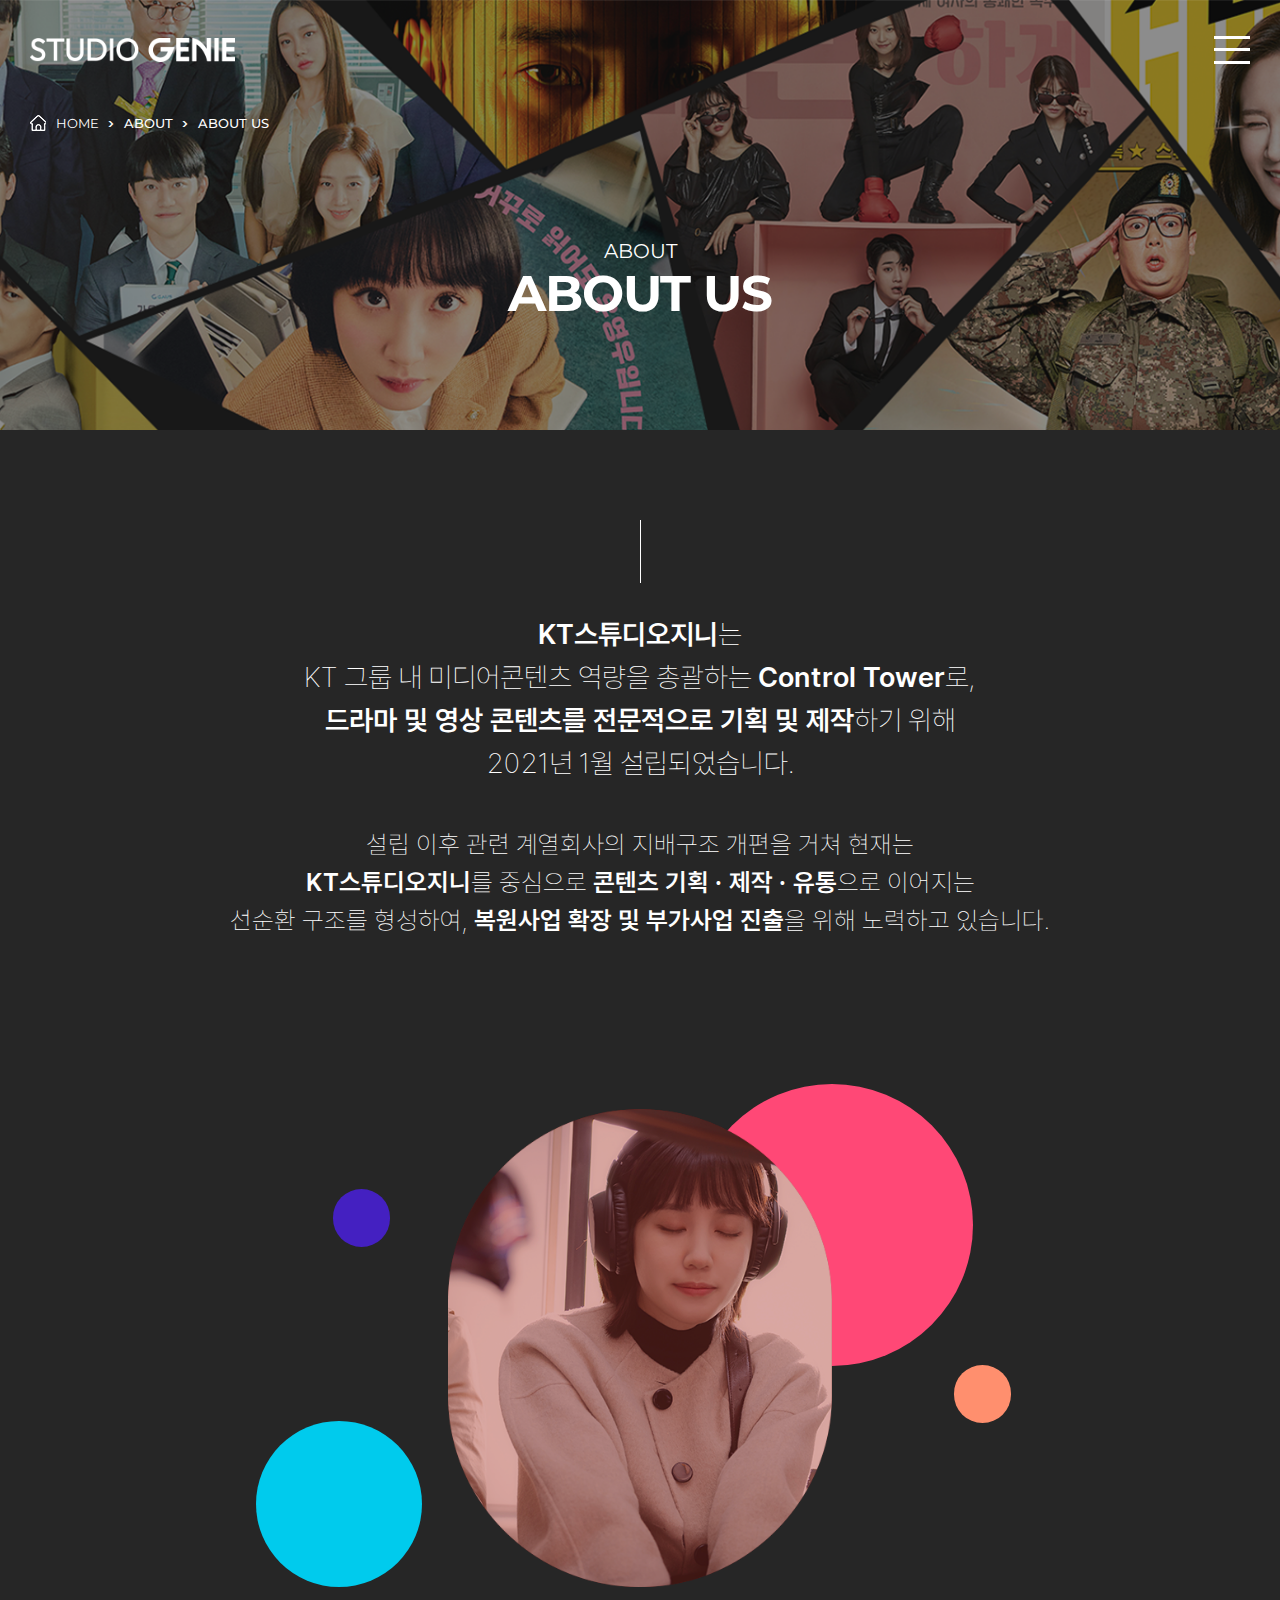
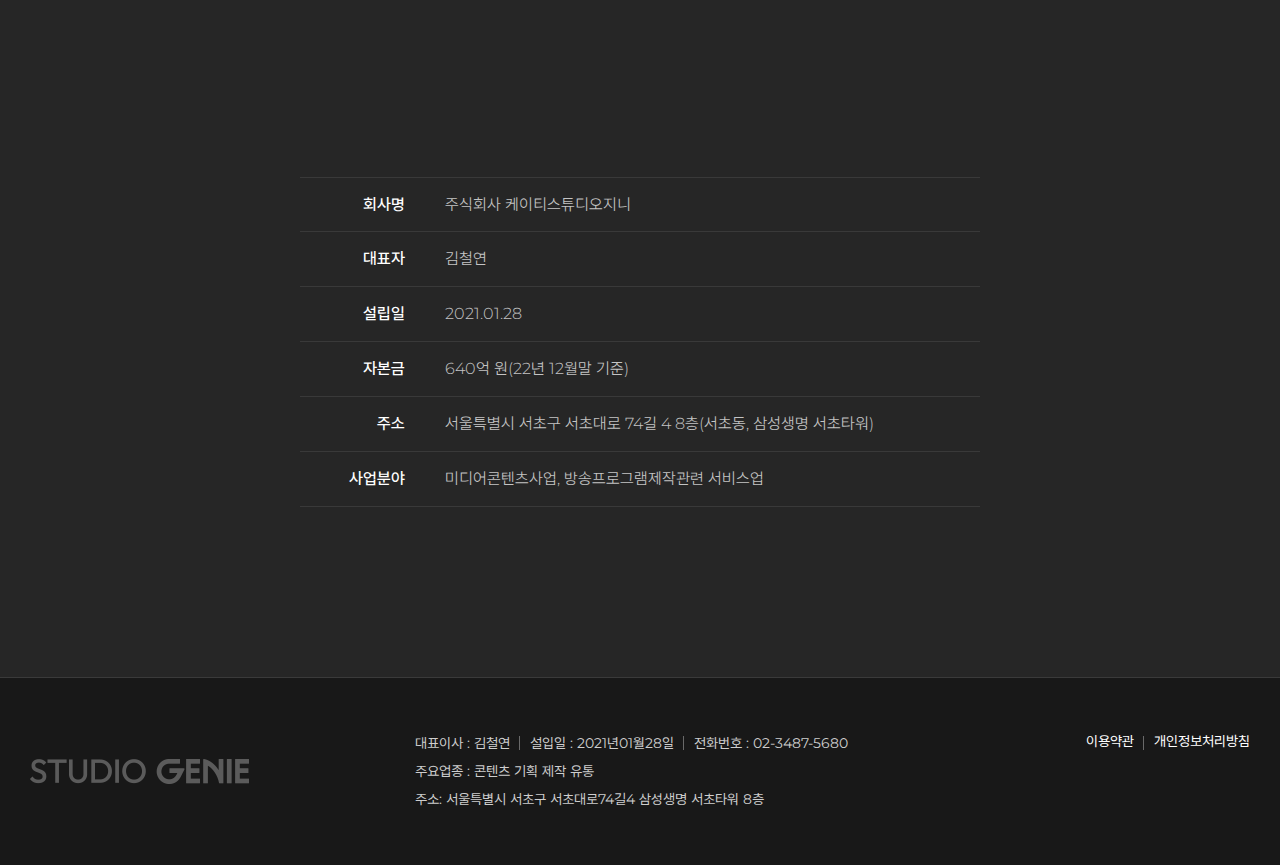
==== commit 80f8b229: "Add files via upload" ====
--- a/sub/sub_01a.html
+++ b/sub/sub_01a.html
@@ -38,6 +38,9 @@
         <!--SWIPER-->
         <link rel="stylesheet" type="text/css" href="../swiper/swiper-bundle.min.css" />
         <script src="../swiper/swiper-bundle.min.js"></script>
+        <!--GSAP-->
+        <script src="../js/gsap.min.js"></script>
+        <script src="../js/ScrollTrigger.min.js"></script>
         <!--AOS-->
         <link rel="stylesheet" type="text/css" href="../aos/aos.css" />
         <script src="../aos/aos.js"></script>
@@ -311,4 +314,5 @@
         <!--FOOTER END-->
     </body>
     <script src="../js/common.js"></script>
+    <script src="../js/anim.js"></script>
 </html>
--- a/css/main.css
+++ b/css/main.css
@@ -273,6 +273,7 @@
     position: relative;
     padding: 120px 0;
     margin: 0 auto;
+    overflow: hidden;
 }
 
 @media all and (max-width: 1281px) {
@@ -733,6 +734,7 @@
     -ms-flex-pack: center;
     justify-content: center;
     margin-bottom: 70px;
+    overflow: hidden;
 }
 
 .latest_board .latest_tab .latest_tab_box {
@@ -808,6 +810,7 @@
     height: auto;
     position: relative;
     border-top: 1px solid #fff;
+    overflow: hidden;
 }
 
 .latest_board .latest_list .latest_item {
--- a/css/sub.css
+++ b/css/sub.css
@@ -46,6 +46,10 @@
 
 #works_bg {
     background-image: url(../img/sub_bg_02a.png);
+}
+
+#careers_bg {
+    background-image: url(../img/sub_bg_03a.png);
 }
 
 #sub_tit .subtit_container {
@@ -298,6 +302,14 @@
 }
 
 @media all and (max-width: 321px) {
+    #sub_tit {
+        height: 160px;
+    }
+
+    #sub_tit .subtit_area {
+        padding-top: 55px;
+    }
+
     #sub_tit .subtit_container .cate_txt .cate_txt_box > p {
         font-size: 0.8125rem;
     }
@@ -2020,3 +2032,473 @@
 }
 
 /* 05. CONTACT END */
+
+/* 06. IDEAL TALENTS */
+#ideal {
+    width: 100%;
+    height: auto;
+    position: relative;
+}
+
+#ideal .ideal_con {
+    width: 100%;
+    height: auto;
+    position: relative;
+}
+
+#ideal .ideal_con .ideal_cont_con {
+    width: 100%;
+    height: auto;
+    position: relative;
+    display: -webkit-box;
+    display: -webkit-flex;
+    display: -moz-box;
+    display: -ms-flexbox;
+    display: flex;
+    -webkit-box-align: center;
+    -webkit-align-items: center;
+    -moz-box-align: center;
+    -ms-flex-align: center;
+    align-items: center;
+    -webkit-box-pack: center;
+    -webkit-justify-content: center;
+    -moz-box-pack: center;
+    -ms-flex-pack: center;
+    justify-content: center;
+}
+
+#ideal .ideal_con .ideal_cont_con .ideal_cont_box {
+    width: 777px;
+    height: 596px;
+    position: relative;
+    background-image: url(../img/ideal_img_01.png);
+    background-repeat: no-repeat;
+    background-position: center;
+    -webkit-background-size: contain;
+    background-size: contain;
+    position: relative;
+}
+
+#ideal .ideal_con .ideal_cont_con .ideal_cont_box > li {
+    width: 220px;
+    height: auto;
+    position: absolute;
+    font-weight: 300;
+}
+
+#ideal .ideal_con .ideal_cont_con .ideal_cont_box > li,
+#ideal .ideal_con .ideal_cont_con .ideal_cont_box > li > span {
+    font-size: 2.5rem;
+    color: #fff;
+}
+
+#ideal .ideal_con .ideal_cont_con .ideal_cont_box > li > span {
+    font-weight: 700;
+}
+
+#ideal .ideal_con .ideal_cont_con .ideal_cont_box > li.ideal_lttop {
+    left: -30px;
+    top: 40px;
+    text-align: right;
+}
+
+#ideal .ideal_con .ideal_cont_con .ideal_cont_box > li.ideal_gttop {
+    right: -30px;
+    top: 40px;
+    text-align: left;
+}
+
+#ideal .ideal_con .ideal_cont_con .ideal_cont_box > li.ideal_ltbottom {
+    left: -30px;
+    bottom: 100px;
+    text-align: right;
+}
+
+#ideal .ideal_con .ideal_cont_con .ideal_cont_box > li.ideal_gtbottom {
+    right: -30px;
+    bottom: 100px;
+    text-align: left;
+}
+
+#ideal .ideal_con .ideal_list_con {
+    width: 100%;
+    height: auto;
+    position: relative;
+    margin-top: 170px;
+}
+
+#ideal .ideal_con .ideal_list_box {
+    width: 100%;
+    height: auto;
+    position: relative;
+    display: -webkit-box;
+    display: -webkit-flex;
+    display: -moz-box;
+    display: -ms-flexbox;
+    display: flex;
+    -webkit-box-align: start;
+    -webkit-align-items: flex-start;
+    -moz-box-align: start;
+    -ms-flex-align: start;
+    align-items: flex-start;
+    -webkit-box-pack: center;
+    -webkit-justify-content: center;
+    -moz-box-pack: center;
+    -ms-flex-pack: center;
+    justify-content: center;
+}
+
+#ideal .ideal_con .ideal_list_box .ideal_item {
+    width: -webkit-calc(100% / 4);
+    width: -moz-calc(100% / 4);
+    width: calc(100% / 4);
+    height: auto;
+    position: relative;
+    text-align: center;
+}
+
+#ideal .ideal_con .ideal_list_box .ideal_item .ideal_icon {
+    width: 100%;
+    height: 130px;
+    position: relative;
+    font-size: 0;
+    display: -webkit-box;
+    display: -webkit-flex;
+    display: -moz-box;
+    display: -ms-flexbox;
+    display: flex;
+    -webkit-box-align: start;
+    -webkit-align-items: flex-start;
+    -moz-box-align: start;
+    -ms-flex-align: start;
+    align-items: flex-start;
+    -webkit-box-pack: center;
+    -webkit-justify-content: center;
+    -moz-box-pack: center;
+    -ms-flex-pack: center;
+    justify-content: center;
+}
+
+#ideal .ideal_con .ideal_list_box .ideal_item .ideal_icon > img {
+    width: auto;
+    max-width: 100%;
+    max-height: 100%;
+}
+
+#ideal .ideal_con .ideal_list_box .ideal_item > h2 {
+    font-size: 1.875rem;
+    font-weight: 700;
+    color: #fff;
+    margin-bottom: 15px;
+}
+
+#ideal .ideal_con .ideal_list_box .ideal_item > p {
+    font-size: 1.125rem;
+    font-weight: 300;
+    color: #c2c2c2;
+}
+
+@media all and (max-width: 1441px) {
+    #ideal .ideal_con .ideal_cont_con .ideal_cont_box {
+        width: 600px;
+        height: 466px;
+    }
+
+    #ideal .ideal_con .ideal_cont_con .ideal_cont_box > li,
+    #ideal .ideal_con .ideal_cont_con .ideal_cont_box > li > span {
+        font-size: 2.1875rem;
+    }
+
+    #ideal .ideal_con .ideal_cont_con .ideal_cont_box > li.ideal_lttop {
+        top: 30px;
+        left: -70px;
+    }
+
+    #ideal .ideal_con .ideal_cont_con .ideal_cont_box > li.ideal_gttop {
+        top: 30px;
+        right: -70px;
+    }
+
+    #ideal .ideal_con .ideal_cont_con .ideal_cont_box > li.ideal_ltbottom {
+        left: -70px;
+        bottom: 70px;
+    }
+
+    #ideal .ideal_con .ideal_cont_con .ideal_cont_box > li.ideal_gtbottom {
+        right: -70px;
+        bottom: 70px;
+    }
+
+    #ideal .ideal_con .ideal_list_con {
+        margin-top: 100px;
+    }
+
+    #ideal .ideal_con .ideal_list_box .ideal_item .ideal_icon {
+        height: 90px;
+        margin-bottom: 30px;
+    }
+
+    #ideal .ideal_con .ideal_list_box .ideal_item > h2 {
+        font-size: 1.5625rem;
+    }
+
+    #ideal .ideal_con .ideal_list_box .ideal_item > p {
+        font-size: 1rem;
+    }
+}
+
+@media all and (max-width: 1281px) {
+    #ideal .ideal_con .ideal_cont_con .ideal_cont_box {
+        width: 500px;
+        height: 466px;
+    }
+
+    #ideal .ideal_con .ideal_cont_con .ideal_cont_box > li,
+    #ideal .ideal_con .ideal_cont_con .ideal_cont_box > li > span {
+        font-size: 1.875rem;
+    }
+
+    #ideal .ideal_con .ideal_cont_con .ideal_cont_box > li.ideal_lttop {
+        top: 50px;
+        left: -100px;
+    }
+
+    #ideal .ideal_con .ideal_cont_con .ideal_cont_box > li.ideal_gttop {
+        top: 50px;
+        right: -100px;
+    }
+
+    #ideal .ideal_con .ideal_cont_con .ideal_cont_box > li.ideal_ltbottom {
+        left: -100px;
+        bottom: 90px;
+    }
+
+    #ideal .ideal_con .ideal_cont_con .ideal_cont_box > li.ideal_gtbottom {
+        right: -100px;
+        bottom: 90px;
+    }
+
+    #ideal .ideal_con .ideal_list_box .ideal_item > h2 {
+        font-size: 1.375rem;
+    }
+}
+
+@media all and (max-width: 1025px) {
+    #ideal .ideal_con .ideal_cont_con .ideal_cont_box {
+        width: 450px;
+        height: 360px;
+    }
+
+    #ideal .ideal_con .ideal_cont_con .ideal_cont_box > li {
+        width: 160px;
+    }
+
+    #ideal .ideal_con .ideal_cont_con .ideal_cont_box > li,
+    #ideal .ideal_con .ideal_cont_con .ideal_cont_box > li > span {
+        font-size: 1.5rem;
+    }
+
+    #ideal .ideal_con .ideal_cont_con .ideal_cont_box > li.ideal_lttop {
+        top: 40px;
+        left: -60px;
+    }
+
+    #ideal .ideal_con .ideal_cont_con .ideal_cont_box > li.ideal_gttop {
+        top: 40px;
+        right: -60px;
+    }
+
+    #ideal .ideal_con .ideal_cont_con .ideal_cont_box > li.ideal_ltbottom {
+        left: -60px;
+        bottom: 70px;
+    }
+
+    #ideal .ideal_con .ideal_cont_con .ideal_cont_box > li.ideal_gtbottom {
+        right: -60px;
+        bottom: 70px;
+    }
+
+    #ideal .ideal_con .ideal_list_box .ideal_item > h2 {
+        font-size: 1.25rem;
+    }
+}
+
+@media all and (max-width: 885px) {
+    #ideal .ideal_con .ideal_cont_con .ideal_cont_box {
+        width: 350px;
+        height: 280px;
+    }
+
+    #ideal .ideal_con .ideal_cont_con .ideal_cont_box > li, #ideal .ideal_con .ideal_cont_con .ideal_cont_box > li > span {
+        font-size: 1.4375rem;
+    }
+
+    #ideal .ideal_con .ideal_cont_con .ideal_cont_box > li.ideal_lttop {
+        top: 15px;
+        left: -80px;
+    }
+
+    #ideal .ideal_con .ideal_cont_con .ideal_cont_box > li.ideal_gttop {
+        top: 15px;
+        right: -80px;
+    }
+
+    #ideal .ideal_con .ideal_cont_con .ideal_cont_box > li.ideal_ltbottom {
+        left: -80px;
+        bottom: 40px;
+    }
+
+    #ideal .ideal_con .ideal_cont_con .ideal_cont_box > li.ideal_gtbottom {
+        right: -80px;
+        bottom: 40px;
+    }
+
+    #ideal .ideal_con .ideal_list_box {
+        -webkit-flex-wrap: wrap;
+        -ms-flex-wrap: wrap;
+        flex-wrap: wrap;
+        gap: 50px 0;
+    }
+
+    #ideal .ideal_con .ideal_list_box .ideal_item {
+        width: -webkit-calc(100% / 2);
+        width: -moz-calc(100% / 2);
+        width: calc(100% / 2);
+    }
+
+    #ideal .ideal_con .ideal_list_box .ideal_item > p {
+        font-size: 0.9375rem;
+    }
+}
+
+@media all and (max-width: 481px) {
+    #ideal .ideal_con .ideal_cont_con .ideal_cont_box {
+        width: 220px;
+        height: 180px;
+    }
+
+    #ideal .ideal_con .ideal_cont_con .ideal_cont_box > li {
+        width: 120px;
+    }
+
+    #ideal .ideal_con .ideal_cont_con .ideal_cont_box > li, #ideal .ideal_con .ideal_cont_con .ideal_cont_box > li > span {
+        font-size: 1.25rem;
+    }
+
+    #ideal .ideal_con .ideal_cont_con .ideal_cont_box > li.ideal_lttop {
+        top: -5px;
+        left: -65px;
+    }
+
+    #ideal .ideal_con .ideal_cont_con .ideal_cont_box > li.ideal_gttop {
+        top: -5px;
+        right: -65px;
+    }
+
+    #ideal .ideal_con .ideal_cont_con .ideal_cont_box > li.ideal_ltbottom {
+        left: -65px;
+        bottom: 10px;
+    }
+
+    #ideal .ideal_con .ideal_cont_con .ideal_cont_box > li.ideal_gtbottom {
+        right: -65px;
+        bottom: 10px;
+    }
+
+    #ideal .ideal_con .ideal_list_box .ideal_item .ideal_icon {
+        height: 60px;
+        margin-bottom: 20px;
+    }
+
+    #ideal .ideal_con .ideal_list_box .ideal_item > h2 {
+        font-size: 1rem;
+    }
+
+    #ideal .ideal_con .ideal_list_box .ideal_item > p {
+        font-size: 0.875rem;
+    }
+}
+
+@media all and (max-width: 376px) {
+    #ideal .ideal_con .ideal_list_con {
+        margin-top: 50px;
+    }
+
+    #ideal .ideal_con .ideal_cont_con .ideal_cont_box > li, #ideal .ideal_con .ideal_cont_con .ideal_cont_box > li > span {
+        font-size: 1rem;
+    }
+
+    #ideal .ideal_con .ideal_cont_con .ideal_cont_box > li.ideal_lttop {
+        top: 5px;
+        left: -65px;
+    }
+
+    #ideal .ideal_con .ideal_cont_con .ideal_cont_box > li.ideal_gttop {
+        top: 5px;
+        right: -65px;
+    }
+
+    #ideal .ideal_con .ideal_cont_con .ideal_cont_box > li.ideal_ltbottom {
+        left: -65px;
+        bottom: 20px;
+    }
+
+    #ideal .ideal_con .ideal_cont_con .ideal_cont_box > li.ideal_gtbottom {
+        right: -65px;
+        bottom: 20px;
+    }
+
+    #ideal .ideal_con .ideal_list_box .ideal_item > h2 {
+        font-size: 0.9375rem;
+        margin-bottom: 10px;
+    }
+}
+
+@media all and (max-width: 321px) {
+    #ideal .ideal_con .ideal_cont_con .ideal_cont_box > li {
+        width: 100px;
+    }
+
+    #ideal .ideal_con .ideal_cont_con .ideal_cont_box > li, #ideal .ideal_con .ideal_cont_con .ideal_cont_box > li > span {
+        font-size: 0.9375rem;
+    }
+
+    #ideal .ideal_con .ideal_cont_con .ideal_cont_box > li.ideal_lttop {
+        top: 5px;
+        left: -45px;
+    }
+
+    #ideal .ideal_con .ideal_cont_con .ideal_cont_box > li.ideal_gttop {
+        top: 5px;
+        right: -45px;
+    }
+
+    #ideal .ideal_con .ideal_cont_con .ideal_cont_box > li.ideal_ltbottom {
+        left: -45px;
+        bottom: 20px;
+    }
+
+    #ideal .ideal_con .ideal_cont_con .ideal_cont_box > li.ideal_gtbottom {
+        right: -45px;
+        bottom: 20px;
+    }
+
+    #ideal .ideal_con .ideal_list_box {
+        gap: 30px 0;
+    }
+
+    #ideal .ideal_con .ideal_list_box .ideal_item .ideal_icon {
+        height: 50px;
+    }
+
+    #ideal .ideal_con .ideal_list_box .ideal_item > h2 {
+        font-size: 0.875rem;
+    }
+
+    #ideal .ideal_con .ideal_list_box .ideal_item > p {
+        font-size: 0.75rem;
+        word-break: keep-all;
+    }
+}
+
+/* 06. IDEAL TALENTS END */--- a/css/board.css
+++ b/css/board.css
@@ -444,54 +444,6 @@
     word-break: keep-all;
 }
 
-.work_view_table .work_view_btn {
-    width: 100%;
-    height: auto;
-    position: relative;
-    display: -webkit-box;
-    display: -webkit-flex;
-    display: -moz-box;
-    display: -ms-flexbox;
-    display: flex;
-    -webkit-box-align: center;
-    -webkit-align-items: center;
-    -moz-box-align: center;
-    -ms-flex-align: center;
-    align-items: center;
-    -webkit-box-pack: center;
-    -webkit-justify-content: center;
-    -moz-box-pack: center;
-    -ms-flex-pack: center;
-    justify-content: center;
-}
-
-.work_view_table .work_view_btn > li {
-    width: auto;
-    height: auto;
-    position: relative;
-}
-
-.work_view_table .work_view_btn > li > a {
-    display: block;
-    width: auto;
-    height: auto;
-    font-size: 1.4375rem;
-    font-weight: 500;
-    color: #fff;
-    background-color: #6343f5;
-    border-radius: 5rem;
-    padding: 10px 35px;
-    -webkit-transition: all 0.3s ease-in-out;
-    -o-transition: all 0.3s ease-in-out;
-    -moz-transition: all 0.3s ease-in-out;
-    transition: all 0.3s ease-in-out;
-}
-
-.work_view_table .work_view_btn > li > a:hover {
-    background-color: #fff;
-    color: #212121;
-}
-
 @media all and (max-width: 1441px) {
     .work_view_txt > h2 {
         font-size: 2.5rem;
@@ -511,10 +463,6 @@
     .work_view_slider {
         height: 350px;
         margin-bottom: 50px;
-    }
-
-    .work_view_table .work_view_btn > li > a {
-        font-size: 1.25rem;
     }
 }
 
@@ -578,10 +526,6 @@
     .work_view_table .work_view_table_box > li .view_td > p {
         font-size: 0.9375rem;
     }
-
-    .work_view_table .work_view_btn > li > a {
-        font-size: 1.125rem;
-    }
 }
 
 @media all and (max-width: 481px) {
@@ -625,11 +569,6 @@
     .work_view_table .work_view_table_box > li .view_td > p {
         font-size: 0.875rem;
     }
-
-    .work_view_table .work_view_btn > li > a {
-        font-size: 1rem;
-        padding: 8px 30px;
-    }
 }
 
 @media all and (max-width: 376px) {
@@ -669,10 +608,415 @@
     .work_view_table .work_view_table_box > li .view_th {
         width: 70px;
     }
-
-    .work_view_table .work_view_btn > li > a {
+}
+
+/* WORK BOARD VIEW END */
+
+/* NEWS BOARD */
+.news_baord {
+    width: 100%;
+    height: auto;
+    position: relative;
+}
+
+.news_baord .board_list {
+    width: 100%;
+    height: auto;
+    position: relative;
+    border-top: 2px solid #fff;
+}
+
+.news_baord .board_list .board_item {
+    width: 100%;
+    height: auto;
+    position: relative;
+    border-bottom: 1px solid #363636;
+}
+
+.news_baord .board_list .board_item > a {
+    width: 100%;
+    height: 100%;
+    padding: 35px 0;
+    display: -webkit-box;
+    display: -webkit-flex;
+    display: -moz-box;
+    display: -ms-flexbox;
+    display: flex;
+    -webkit-box-align: center;
+    -webkit-align-items: center;
+    -moz-box-align: center;
+    -ms-flex-align: center;
+    align-items: center;
+    -webkit-box-pack: justify;
+    -webkit-justify-content: space-between;
+    -moz-box-pack: justify;
+    -ms-flex-pack: justify;
+    justify-content: space-between;
+}
+
+.news_baord .board_list .board_item > a .board_cont {
+    width: -webkit-calc(100% - 115px);
+    width: -moz-calc(100% - 115px);
+    width: calc(100% - 115px);
+    height: auto;
+    position: relative;
+    display: -webkit-box;
+    display: -webkit-flex;
+    display: -moz-box;
+    display: -ms-flexbox;
+    display: flex;
+    -webkit-box-align: center;
+    -webkit-align-items: center;
+    -moz-box-align: center;
+    -ms-flex-align: center;
+    align-items: center;
+    gap: 30px;
+}
+
+.news_baord .board_list .board_item > a .board_cont .board_thumb {
+    width: 170px;
+    height: 110px;
+    position: relative;
+    overflow: hidden;
+}
+
+.news_baord .board_list .board_item > a .board_cont .board_thumb > img {
+    width: 100%;
+    height: 100%;
+    -o-object-fit: cover;
+    object-fit: cover;
+}
+
+.news_baord .board_list .board_item > a .board_cont .board_txt {
+    width: -webkit-calc((100% - 30px) - 170px);
+    width: -moz-calc((100% - 30px) - 170px);
+    width: calc((100% - 30px) - 170px);
+    height: auto;
+    position: relative;
+}
+
+.news_baord .board_list .board_item > a .board_cont .board_txt > h2 {
+    width: 100%;
+    height: auto;
+    font-size: 1.375rem;
+    font-weight: 500;
+    color: #fff;
+    letter-spacing: -1px;
+    margin-bottom: 15px;
+    overflow: hidden;
+    white-space: nowrap;
+    text-overflow: ellipsis;
+}
+
+.news_baord .board_list .board_item > a:hover .board_cont .board_txt > h2 {
+    color: #6343f5;
+}
+
+.news_baord .board_list .board_item > a .board_cont .board_txt > p {
+    width: 100%;
+    height: auto;
+    font-size: 0.9375rem;
+    font-weight: 300;
+    color: #818181;
+    line-height: 22px;
+    overflow: hidden;
+    white-space: normal;
+    text-align: left;
+    word-wrap: break-word;
+    display: -webkit-box;
+    word-break: keep-all;
+    -webkit-line-clamp: 3;
+    -webkit-box-orient: vertical;
+}
+
+.news_baord .board_list .board_item > a:hover .board_cont .board_txt > p {
+    color: #6343f5;
+}
+
+.news_baord .board_list .board_item > a .board_data {
+    width: 115px;
+    height: auto;
+    position: relative;
+    text-align: right;
+}
+
+.news_baord .board_list .board_item > a .board_data > p {
+    font-size: 1.125rem;
+    font-weight: 500;
+    color: #fff;
+    letter-spacing: -1px;
+}
+
+@media all and (max-width: 885px) {
+    .news_baord .board_list .board_item > a {
+        -webkit-flex-wrap: wrap;
+        -ms-flex-wrap: wrap;
+        flex-wrap: wrap;
+        padding: 30px 0;
+    }
+
+    .news_baord .board_list .board_item > a .board_cont {
+        width: 100%;
+        -webkit-box-align: start;
+        -webkit-align-items: flex-start;
+        -moz-box-align: start;
+        -ms-flex-align: start;
+        align-items: flex-start;
+    }
+
+    .news_baord .board_list .board_item > a .board_cont .board_txt > h2 {
+        font-size: 1.125rem;
+        white-space: normal;
+        text-align: left;
+        word-wrap: break-word;
+        display: -webkit-box;
+        -webkit-line-clamp: 2;
+        -webkit-box-orient: vertical;
+    }
+
+    .news_baord .board_list .board_item > a .board_cont .board_txt > p > br {
+        display: none;
+    }
+
+    .news_baord .board_list .board_item > a .board_data {
+        width: 100%;
+        margin-top: 5px;
+    }
+
+    .news_baord .board_list .board_item > a .board_data > p {
+        font-size: 1rem;
+    }
+}
+
+@media all and (max-width: 481px) {
+    .news_baord .board_list .board_item > a {
+        padding: 20px 0;
+    }
+
+    .news_baord .board_list .board_item > a .board_cont {
+        gap: 20px;
+    }
+
+    .news_baord .board_list .board_item > a .board_cont .board_thumb {
+        width: 150px;
+    }
+
+    .news_baord .board_list .board_item > a .board_cont .board_txt {
+        width: -webkit-calc((100% - 20px) - 150px);
+        width: -moz-calc((100% - 20px) - 150px);
+        width: calc((100% - 20px) - 150px);
+    }
+
+    .news_baord .board_list .board_item > a .board_cont .board_txt > h2 {
+        font-size: 1rem;
+    }
+
+    .news_baord .board_list .board_item > a .board_cont .board_txt > p {
+        display: none;
+    }
+
+    .news_baord .board_list .board_item > a .board_data {
+        width: auto;
+        position: absolute;
+        right: 0;
+        bottom: 30px;
+    }
+
+    .news_baord .board_list .board_item > a .board_data > p {
+        color: #545454;
         font-size: 0.875rem;
     }
 }
 
-/* WORK BOARD VIEW END */
+@media all and (max-width: 376px) {
+    .news_baord .board_list .board_item > a .board_cont .board_thumb {
+        width: 130px;
+        height: 80px;
+    }
+
+    .news_baord .board_list .board_item > a .board_cont .board_txt {
+        width: -webkit-calc((100% - 20px) - 130px);
+        width: -moz-calc((100% - 20px) - 130px);
+        width: calc((100% - 20px) - 130px);
+    }
+
+    .news_baord .board_list .board_item > a .board_cont .board_txt > h2 {
+        font-size: 0.875rem;
+    }
+    
+    .news_baord .board_list .board_item > a .board_data > p {
+        font-size: 0.8125rem;
+    }
+}
+
+@media all and (max-width: 321px) {
+    .news_baord .board_list .board_item > a .board_cont .board_thumb {
+        width: 120px;
+        height: 80px;
+    }
+
+    .news_baord .board_list .board_item > a .board_cont .board_txt {
+        width: -webkit-calc((100% - 20px) - 120px);
+        width: -moz-calc((100% - 20px) - 120px);
+        width: calc((100% - 20px) - 120px);
+    }
+
+    .news_baord .board_list .board_item > a .board_cont .board_txt > h2 {
+        font-size: 0.8125rem;
+    }
+
+    .news_baord .board_list .board_item > a .board_data > p {
+        font-size: 0.75rem;
+    }
+}
+
+/* NEWS BOARD END */
+
+/* VIEW CONTENTS */
+.view_board_box {
+    width: 100%;
+    height: auto;
+    position: relative;
+}
+
+.view_board_box .view_tit {
+    width: 100%;
+    height: auto;
+    position: relative;
+    text-align: center;
+    margin-bottom: 30px;
+}
+
+.view_board_box .view_tit > h2 {
+    font-size: 2.1875rem;
+    font-weight: 500;
+    color: #fff;
+    margin-bottom: 20px;
+    word-break: keep-all;
+}
+
+.view_board_box .view_tit > p {
+    font-size: 1.0625rem;
+    color: #868686;
+}
+
+.view_board_box .view_cont {
+    width: 100%;
+    height: auto;
+    position: relative;
+    border-top: 1px solid #fff;
+    border-bottom: 1px solid #fff;
+    padding: 45px 30px;
+    text-align: center;
+    color: #dbdbdb;
+    margin-bottom: 50px;
+}
+
+.view_board_box .view_cont img {
+    width: auto;
+    max-width: 100%;
+    text-align: center;
+}
+
+.view_board_box .view_cont p {
+    text-align: left;
+    color: #dbdbdb;
+    font-weight: 300;
+    font-size: 1.125rem;
+    line-height: 30px;
+}
+
+@media all and (max-width: 1281px) {
+    .view_board_box .view_tit > h2 {
+        font-size: 1.875rem;
+    }
+
+    .view_board_box .view_cont {
+        padding: 30px 20px;
+    }
+}
+
+@media all and (max-width: 1025px) {
+    .view_board_box .view_tit > p {
+        font-size: 1rem;
+    }
+
+    .view_board_box .view_cont {
+        font-size: 1rem;
+    }
+
+    .view_board_box .view_cont p {
+        font-size: 1rem;
+    }
+}
+
+@media all and (max-width: 885px) {
+    .view_board_box .view_tit > h2 {
+        font-size: 1.625rem;
+    }
+
+    .view_board_box .view_cont {
+        padding: 30px 0;
+    }
+}
+
+@media all and (max-width: 481px) {
+    .view_board_box .view_tit > h2 {
+        font-size: 1.25rem;
+    }
+
+    .view_board_box .view_tit > p {
+        font-size: 0.875rem;
+    }
+
+    .view_board_box .view_cont {
+        padding: 20px 0;
+        margin-bottom: 20px;
+        font-size: 0.875rem;
+    }
+
+    .view_board_box .view_cont p {
+        font-size: 0.875rem;
+        line-height: 23px;
+    }
+}
+
+@media all and (max-width: 376px) {
+    .view_board_box .view_tit > h2 {
+        font-size: 1.125rem;
+    }
+
+    .view_board_box .view_tit > p {
+        font-size: 0.8125rem;
+    }
+
+    .view_board_box .view_cont {
+        font-size: 0.8125rem;
+    }
+
+    .view_board_box .view_cont p {
+        font-size: 0.8125rem;
+    }
+}
+
+@media all and (max-width: 321px) {
+    .view_board_box .view_tit {
+        margin-bottom: 20px;
+    }
+
+    .view_board_box .view_tit > h2 {
+        font-size: 1rem;
+        margin-bottom: 15px;
+    }
+
+    .view_board_box .view_tit > p {
+        font-size: 0.75rem;
+    }
+
+    .view_board_box .view_cont p {
+        font-size: 0.75rem;
+        line-height: 18px;
+    }
+}
+
+/* VIEW CONTENTS END */
--- a/css/setting.css
+++ b/css/setting.css
@@ -24,6 +24,10 @@
     clip: rect(0 0 0 0);
 }
 
+/* .scrollani {
+    opacity: 0;
+} */
+
 /* INPUT */
 /* INPUT END */
 
@@ -83,40 +87,7 @@
     border: 1px solid #6343f5;
 }
 
-@media all and (max-width: 481px) {
-    .more_btn > button {
-        font-size: 0.8125rem;
-        padding: 8px 25px;
-    }
-
-    .more_btn > button > span {
-        display: none;
-    }
-}
-
-/* BUTTON END */
-
-/* SELECT */
-/* SELECT END */
-
-/* CHECKBOX */
-/* CHECKBOX END */
-
-/* RADIOBOX */
-/* RADIOBOX END */
-
-/* TEXTAREA */
-/* TEXTAREA END */
-
-/* PAGING BOX */
-.paging_con {
-    width: 100%;
-    height: auto;
-    position: relative;
-    margin-top: 20px;
-}
-
-.paging_con .paging_box {
+.work_view_btn {
     width: 100%;
     height: auto;
     position: relative;
@@ -137,73 +108,93 @@
     justify-content: center;
 }
 
-.paging_con .paging_box .paging_arrows {
-    width: 28px;
-    height: 28px;
-    position: relative;
-}
-
-.paging_con .paging_box .paging_arrows > a {
+.work_view_btn > li {
+    width: auto;
+    height: auto;
+    position: relative;
+}
+
+.work_view_btn > li > a {
     display: block;
-    width: 100%;
-    height: 100%;
+    width: auto;
+    height: auto;
+    font-size: 1.4375rem;
+    font-weight: 500;
+    color: #fff;
+    background-color: #6343f5;
+    border-radius: 5rem;
+    padding: 10px 35px;
+    -webkit-transition: all 0.3s ease-in-out;
+    -o-transition: all 0.3s ease-in-out;
+    -moz-transition: all 0.3s ease-in-out;
+    transition: all 0.3s ease-in-out;
+}
+
+.work_view_btn > li > a:hover {
     background-color: #fff;
-    background-position: center;
-    background-repeat: no-repeat;
-    -webkit-background-size: auto auto;
-    background-size: auto;
-    border: 1px solid #eee;
-}
-
-.paging_con .paging_box .paging_arrows_lt > a {
-    background-image: url(../img/paging_arrows_lt.png);
-}
-
-.paging_con .paging_box .paging_arrows_gt > a {
-    background-image: url(../img/paging_arrows_gt.png);
-}
-
-.paging_con .paging_box .paging_arrows > a:hover {
-    background-color: #f40;
-}
-
-.paging_con .paging_box .paging_arrows_lt > a:hover {
-    background-image: url(../img/paging_arrows_lt_on.png);
-}
-
-.paging_con .paging_box .paging_arrows_gt > a:hover {
-    background-image: url(../img/paging_arrows_gt_on.png);
-}
-
-.paging_con .paging_box .paging_number {
-    width: auto;
-    height: auto;
-    position: relative;
-    display: -webkit-box;
-    display: -webkit-flex;
-    display: -moz-box;
-    display: -ms-flexbox;
-    display: flex;
-    -webkit-box-align: center;
-    -webkit-align-items: center;
-    -moz-box-align: center;
-    -ms-flex-align: center;
-    align-items: center;
-    margin: 0 10px;
-}
-
-.paging_con .paging_box .paging_number > li {
-    width: 28px;
-    height: 28px;
-    position: relative;
-    margin: 0 5px;
-}
-
-.paging_con .paging_box .paging_number > li > a {
-    width: 100%;
-    height: 100%;
-    font-size: 0.875rem;
-    font-weight: 600;
+    color: #212121;
+}
+
+@media all and (max-wdith: 1025px) {
+    .work_view_btn > li > a {
+        font-size: 1.25rem;
+    }
+}
+
+@media all and (max-wdith: 885px) {
+    .work_view_btn > li > a {
+        font-size: 1.125rem;
+    }
+}
+
+@media all and (max-width: 481px) {
+    .more_btn > button {
+        font-size: 0.8125rem;
+        padding: 8px 25px;
+    }
+
+    .more_btn > button > span {
+        display: none;
+    }
+
+    .work_view_btn > li > a {
+        font-size: 1rem;
+        padding: 8px 30px;
+    }
+}
+
+@media all and (max-width: 321px) {
+    .work_view_btn > li > a {
+        font-size: 0.875rem;
+    }
+}
+
+/* BUTTON END */
+
+/* SELECT */
+/* SELECT END */
+
+/* CHECKBOX */
+/* CHECKBOX END */
+
+/* RADIOBOX */
+/* RADIOBOX END */
+
+/* TEXTAREA */
+/* TEXTAREA END */
+
+/* PAGING BOX */
+.paging_con {
+    width: 100%;
+    height: auto;
+    position: relative;
+    margin-top: 50px;
+}
+
+.paging_con .paging_box {
+    width: 100%;
+    height: auto;
+    position: relative;
     display: -webkit-box;
     display: -webkit-flex;
     display: -moz-box;
@@ -219,14 +210,148 @@
     -moz-box-pack: center;
     -ms-flex-pack: center;
     justify-content: center;
-    color: #000;
-    border: 1px solid #eee;
+}
+
+.paging_con .paging_box .paging_arrows {
+    width: 40px;
+    height: 40px;
+    position: relative;
+}
+
+.paging_con .paging_box .paging_arrows > a {
+    display: block;
+    width: 100%;
+    height: 100%;
+    background-position: center;
+    background-repeat: no-repeat;
+    -webkit-background-size: auto auto;
+    background-size: auto;
+    border: 1px solid #cacaca;
+    border-radius: 5rem;
+}
+
+.paging_con .paging_box .paging_arrows_lt > a {
+    background-image: url(../img/paging_arrows_prev.png);
+}
+
+.paging_con .paging_box .paging_arrows_gt > a {
+    background-image: url(../img/paging_arrows_next.png);
+}
+
+.paging_con .paging_box .paging_arrows > a:hover {
+    background-color: #6343f5;
+    border-color: #6343f5;
+}
+
+/* .paging_con .paging_box .paging_arrows_lt > a:hover {
+    background-image: url(../img/paging_arrows_lt_on.png);
+}
+
+.paging_con .paging_box .paging_arrows_gt > a:hover {
+    background-image: url(../img/paging_arrows_gt_on.png);
+} */
+
+.paging_con .paging_box .paging_number {
+    width: auto;
+    height: auto;
+    position: relative;
+    display: -webkit-box;
+    display: -webkit-flex;
+    display: -moz-box;
+    display: -ms-flexbox;
+    display: flex;
+    -webkit-box-align: center;
+    -webkit-align-items: center;
+    -moz-box-align: center;
+    -ms-flex-align: center;
+    align-items: center;
+    margin: 0 10px;
+}
+
+.paging_con .paging_box .paging_number > li {
+    width: 40px;
+    height: 40px;
+    position: relative;
+    margin: 0 5px;
+}
+
+.paging_con .paging_box .paging_number > li > a {
+    width: 100%;
+    height: 100%;
+    font-size: 0.9375rem;
+    font-weight: 600;
+    display: -webkit-box;
+    display: -webkit-flex;
+    display: -moz-box;
+    display: -ms-flexbox;
+    display: flex;
+    -webkit-box-align: center;
+    -webkit-align-items: center;
+    -moz-box-align: center;
+    -ms-flex-align: center;
+    align-items: center;
+    -webkit-box-pack: center;
+    -webkit-justify-content: center;
+    -moz-box-pack: center;
+    -ms-flex-pack: center;
+    justify-content: center;
+    border-radius: 5rem;
+    color: #fff;
 }
 
 .paging_con .paging_box .paging_number > li > a:hover,
 .paging_con .paging_box .paging_number > li.active > a {
-    background-color: #f40;
+    background-color: #6343f5;
     color: #fff;
 }
 
+@media all and (max-width: 481px) {
+    .paging_con {
+        margin-top: 30px;
+    }
+
+    .paging_con .paging_box .paging_arrows,
+    .paging_con .paging_box .paging_number > li {
+        width: 35px;
+        height: 35px;
+    }
+
+    .paging_con .paging_box .paging_number > li > a {
+        font-size: 0.8125rem;
+    }
+}
+
+@media all and (max-width: 376px) {
+    .paging_con .paging_box .paging_arrows,
+    .paging_con .paging_box .paging_number > li {
+        width: 30px;
+        height: 30px;
+    }
+
+    .paging_con .paging_box .paging_arrows > a {
+        -webkit-background-size: 5px 5px;
+        background-size: 5px;
+    }
+
+    .paging_con .paging_box .paging_number > li {
+        margin: 0 2.5px;
+    }
+
+    .paging_con .paging_box .paging_number > li > a {
+        font-size: 0.6875rem;
+    }
+}
+
+@media all and (max-width: 321px) {
+    .paging_con {
+        margin-top: 29px;
+    }
+
+    .paging_con .paging_box .paging_arrows,
+    .paging_con .paging_box .paging_number > li {
+        width: 25px;
+        height: 25px;
+    }
+}
+
 /* PAGING BOX END */
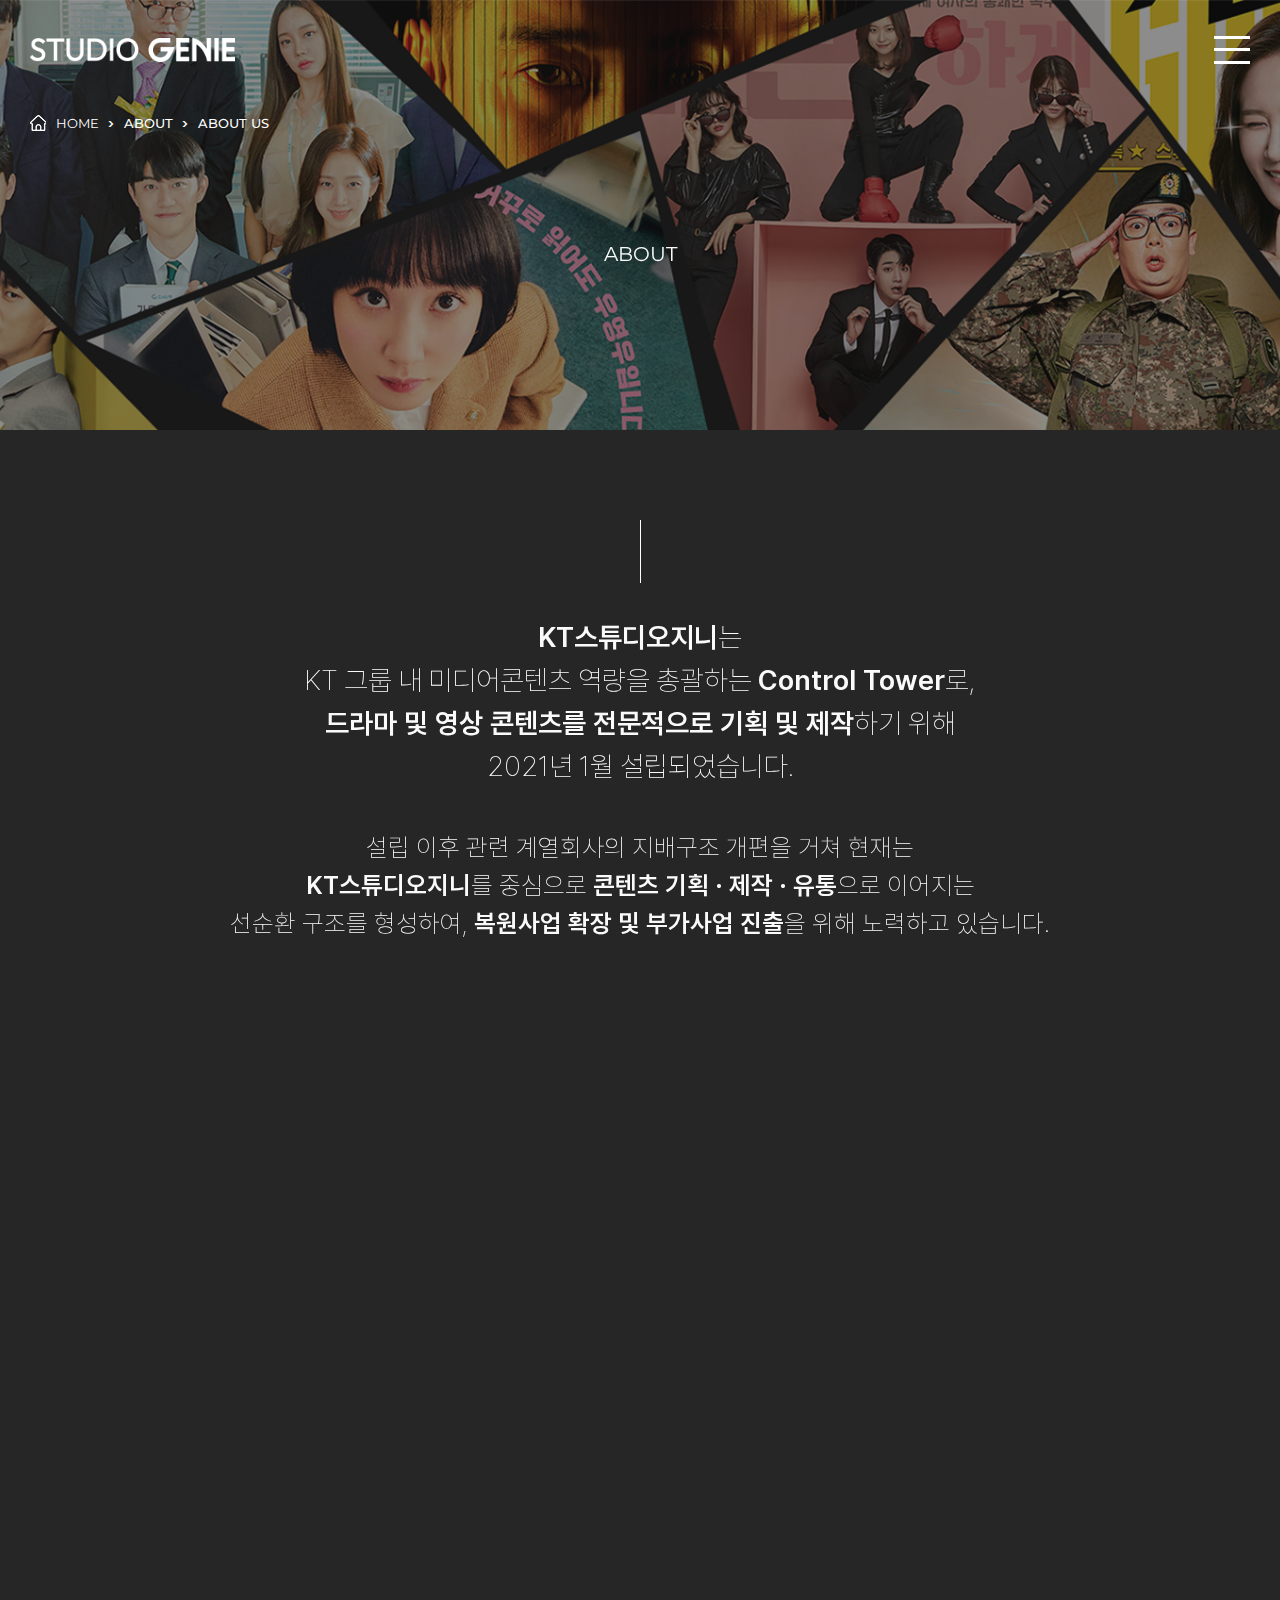
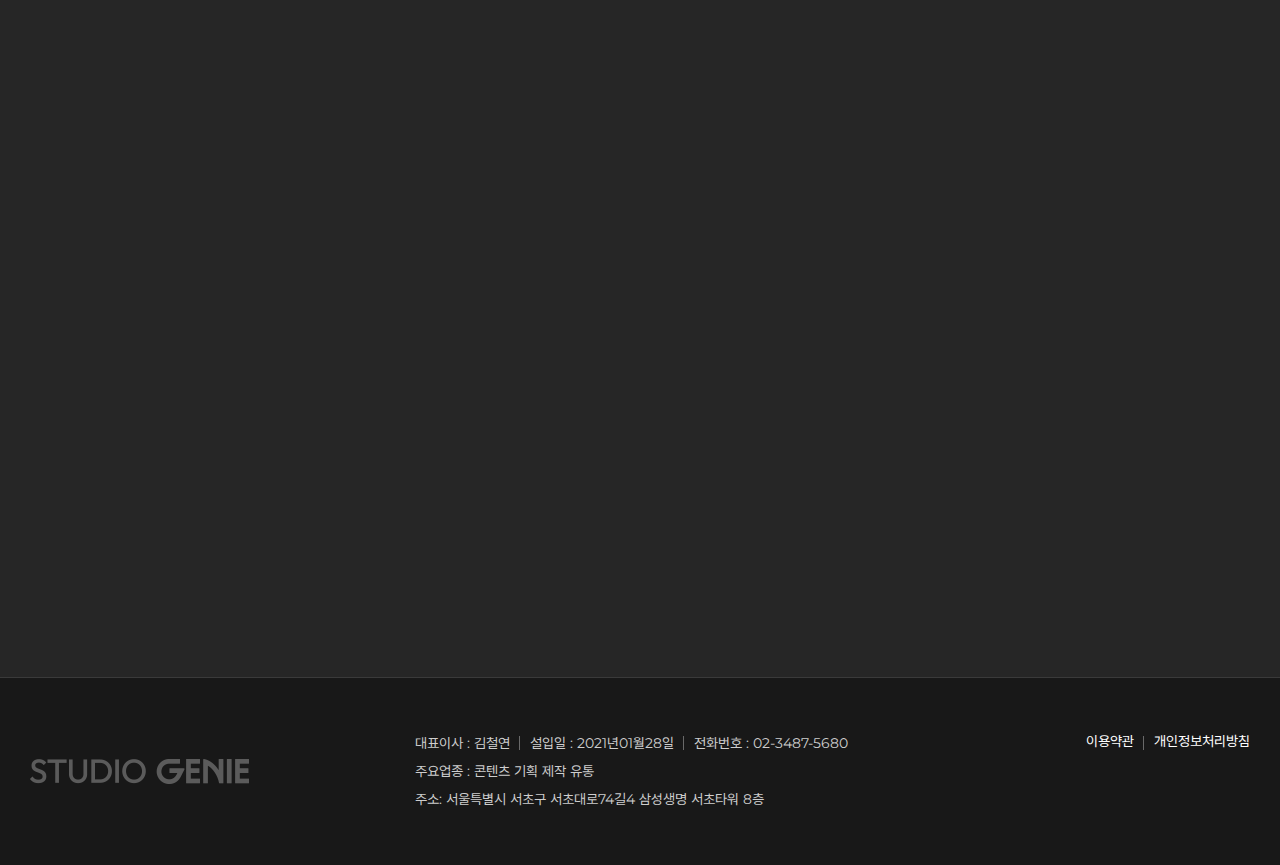
==== commit 3d7481a8: "Add files via upload" ====
--- a/sub/sub_01a.html
+++ b/sub/sub_01a.html
@@ -188,8 +188,8 @@
                         </div>
                         <div class="cate_txt">
                             <div class="cate_txt_box">
-                                <p>ABOUT</p>
-                                <h2>ABOUT US</h2>
+                                <p class="scroll-dlay">ABOUT</p>
+                                <h2 class="scroll-dlay">ABOUT US</h2>
                             </div>
                         </div>
                     </div>
@@ -205,13 +205,13 @@
                     <div id="aboutus" class="sub_con">
                         <div class="line"></div>
                         <div class="about_txt">
-                            <h3>
+                            <h3 class="scrollani">
                                 <span>KT스튜디오지니</span>는<br>
                                 KT 그룹 내 미디어콘텐츠 역량을 총괄하는 <span>Control Tower</span>로,<br>
                                 <span>드라마 및 영상 콘텐츠를 전문적으로 기획 및 제작</span>하기 위해<br>
                                 2021년 1월 설립되었습니다.
                             </h3>
-                            <p>
+                            <p class="scrollani">
                                 설립 이후 관련 계열회사의 지배구조 개편을 거쳐 현재는<br>
                                 <span>KT스튜디오지니</span>를 중심으로 <span>콘텐츠 기획 · 제작 · 유통</span>으로 이어지는<br>
                                 선순환 구조를 형성하여, <span>복원사업 확장 및 부가사업 진출</span>을 위해 노력하고 있습니다.
@@ -219,14 +219,14 @@
                         </div>
                         <div class="about_shape_box">
                             <div class="shape_item">
-                                <img src="../img/aboutus_shape.png" alt="도형"/>
-                                <div class="circle_ob circle_01"></div>
-                                <div class="circle_ob circle_02"></div>
-                                <div class="circle_ob circle_03"></div>
-                                <div class="circle_ob circle_04"></div>
+                                <img class="scrollani" src="../img/aboutus_shape.png" alt="도형"/>
+                                <div class="circle_ob circle_01 scroll-scrub"></div>
+                                <div class="circle_ob circle_02 scroll-scrub"></div>
+                                <div class="circle_ob circle_03 scroll-scrub"></div>
+                                <div class="circle_ob circle_04 scroll-scrub"></div>
                             </div>
                         </div>
-                        <div class="about_table">
+                        <div class="about_table scrollani">
                             <ul class="about_table_box">
                                 <li class="table_item">
                                     <div class="table_tit"><h2>회사명</h2></div>
--- a/css/sub.css
+++ b/css/sub.css
@@ -159,6 +159,7 @@
     height: auto;
     position: relative;
     text-align: center;
+    overflow: hidden;
 }
 
 #sub_tit .subtit_container .cate_txt .cate_txt_box > p {
@@ -877,7 +878,13 @@
     position: relative;
 }
 
-#companyhis .his_con .his_box .his_number > h2 {
+#companyhis .his_con .his_box .his_number .pin-spacer {
+    width: 100% !important;
+    height: auto !important;
+    padding: 0 !important;
+}
+
+#companyhis .his_con .his_box .his_number h2 {
     font-size: 5rem;
     font-weight: 600;
     color: #6343f5;
@@ -891,6 +898,7 @@
     width: calc((100% - 80px) - 210px);
     height: auto;
     position: relative;
+    overflow: hidden;
 }
 
 #companyhis .his_con .his_box .his_list > li {
@@ -986,7 +994,7 @@
         gap: 190px;
     }
 
-    #companyhis .his_con .his_box .his_number > h2 {
+    #companyhis .his_con .his_box .his_number h2 {
         font-size: 4.375rem;
     }
 
@@ -1004,7 +1012,7 @@
 }
 
 @media all and (max-width: 1281px) {
-    #companyhis .his_con .his_box .his_number > h2 {
+    #companyhis .his_con .his_box .his_number h2 {
         font-size: 4.125rem;
     }
 
@@ -1023,7 +1031,7 @@
         gap: 100px;
     }
 
-    #companyhis .his_con .his_box .his_number > h2 {
+    #companyhis .his_con .his_box .his_number h2 {
         font-size: 3.75rem;
     }
 
@@ -1046,7 +1054,7 @@
         gap: 70px;
     }
 
-    #companyhis .his_con .his_box .his_number > h2 {
+    #companyhis .his_con .his_box .his_number h2 {
         font-size: 3.625rem;
         line-height: 58px;
     }
@@ -1076,7 +1084,7 @@
         margin-bottom: 70px;
     }
 
-    #companyhis .his_con .his_box .his_number > h2 {
+    #companyhis .his_con .his_box .his_number h2 {
         font-size: 2.0625rem;
         line-height: normal;
     }
@@ -1114,7 +1122,7 @@
 }
 
 @media all and (max-width: 376px) {
-    #companyhis .his_con .his_box .his_number > h2 {
+    #companyhis .his_con .his_box .his_number h2 {
         font-size: 1.5625rem;
     }
 
@@ -1150,7 +1158,7 @@
 }
 
 @media all and (max-width: 321px) {
-    #companyhis .his_con .his_box .his_number > h2 {
+    #companyhis .his_con .his_box .his_number h2 {
         font-size: 1.25rem;
     }
 
@@ -2329,7 +2337,8 @@
         height: 280px;
     }
 
-    #ideal .ideal_con .ideal_cont_con .ideal_cont_box > li, #ideal .ideal_con .ideal_cont_con .ideal_cont_box > li > span {
+    #ideal .ideal_con .ideal_cont_con .ideal_cont_box > li,
+    #ideal .ideal_con .ideal_cont_con .ideal_cont_box > li > span {
         font-size: 1.4375rem;
     }
 
@@ -2381,7 +2390,8 @@
         width: 120px;
     }
 
-    #ideal .ideal_con .ideal_cont_con .ideal_cont_box > li, #ideal .ideal_con .ideal_cont_con .ideal_cont_box > li > span {
+    #ideal .ideal_con .ideal_cont_con .ideal_cont_box > li,
+    #ideal .ideal_con .ideal_cont_con .ideal_cont_box > li > span {
         font-size: 1.25rem;
     }
 
@@ -2424,7 +2434,8 @@
         margin-top: 50px;
     }
 
-    #ideal .ideal_con .ideal_cont_con .ideal_cont_box > li, #ideal .ideal_con .ideal_cont_con .ideal_cont_box > li > span {
+    #ideal .ideal_con .ideal_cont_con .ideal_cont_box > li,
+    #ideal .ideal_con .ideal_cont_con .ideal_cont_box > li > span {
         font-size: 1rem;
     }
 
@@ -2459,7 +2470,8 @@
         width: 100px;
     }
 
-    #ideal .ideal_con .ideal_cont_con .ideal_cont_box > li, #ideal .ideal_con .ideal_cont_con .ideal_cont_box > li > span {
+    #ideal .ideal_con .ideal_cont_con .ideal_cont_box > li,
+    #ideal .ideal_con .ideal_cont_con .ideal_cont_box > li > span {
         font-size: 0.9375rem;
     }
 
@@ -2501,4 +2513,4 @@
     }
 }
 
-/* 06. IDEAL TALENTS END */+/* 06. IDEAL TALENTS END */
--- a/css/board.css
+++ b/css/board.css
@@ -153,6 +153,132 @@
     width: 100%;
 }
 
+@media all and (max-width: 1441px) {
+    .work_board .work_board_box > li > a .board_subject > h2 {
+        font-size: 1.4375rem;
+    }
+}
+
+@media all and (max-width: 1281px) {
+    .work_tab .work_tab_box > li > a {
+        font-size: 1.25rem;
+    }
+
+    .work_board .work_board_box > li > a .board_subject > h2 {
+        font-size: 1.25rem;
+    }
+}
+
+@media all and (max-width: 1025px) {
+    .work_board .work_board_box > li {
+        width: -webkit-calc((100% - 60px) / 3);
+        width: -moz-calc((100% - 60px) / 3);
+        width: calc((100% - 60px) / 3);
+    }
+
+    .work_board .work_board_box > li > a .board_subject > h2 {
+        font-size: 1.125rem;
+    }
+}
+
+@media all and (max-width: 885px) {
+    .work_tab .work_tab_box > li > a {
+        font-size: 1.125rem;
+    }
+
+    .work_board .work_board_box > li > a .board_subject > h2 {
+        font-size: 1rem;
+    }
+}
+
+@media all and (max-width: 621px) {
+    .work_tab .work_tab_box {
+        -webkit-flex-wrap: wrap;
+        -ms-flex-wrap: wrap;
+        flex-wrap: wrap;
+    }
+
+    .work_tab .work_tab_box > li {
+        width: -webkit-calc(100% / 2);
+        width: -moz-calc(100% / 2);
+        width: calc(100% / 2);
+        border-bottom: 1px solid #262626;
+    }
+
+    .work_tab .work_tab_box > li:nth-of-type(2n) {
+        border-right: 0;
+    }
+
+    .work_tab .work_tab_box > li > a {
+        font-size: 0.9375rem;
+    }
+
+    .work_board .work_board_box > li {
+        width: -webkit-calc((100% - 30px) / 2);
+        width: -moz-calc((100% - 30px) / 2);
+        width: calc((100% - 30px) / 2);
+    }
+}
+
+@media all and (max-width: 481px) {
+    .work_tab {
+        margin-bottom: 30px;
+    }
+
+    .work_tab .work_tab_box > li > a {
+        padding: 13px 5px;
+    }
+
+    .work_board .work_board_box {
+        gap: 30px;
+    }
+
+    .work_board .work_board_box > li > a .board_subject > h2 {
+        font-size: 0.875rem;
+    }
+}
+
+@media all and (max-width: 376px) {
+    .work_board .work_board_box {
+        gap: 20px;
+    }
+
+    .work_tab .work_tab_box > li > a {
+        font-size: 0.875rem;
+        padding: 10px 5px;
+    }
+
+    .work_board .work_board_box > li {
+        width: -webkit-calc((100% - 20px) / 2);
+        width: -moz-calc((100% - 20px) / 2);
+        width: calc((100% - 20px) / 2);
+    }
+
+    .work_board .work_board_box > li > a .board_subject {
+        padding: 7px 0;
+    }
+
+    .work_board .work_board_box > li > a .board_subject > h2 {
+        font-size: 0.8125rem;
+    }
+}
+
+@media all and (max-width: 321px) {
+    .work_board .work_board_box {
+        gap: 20px 15px;
+    }
+
+    .work_board .work_board_box > li {
+        width: -webkit-calc((100% - 15px) / 2);
+        width: -moz-calc((100% - 15px) / 2);
+        width: calc((100% - 15px) / 2);
+    }
+
+    .work_board .work_board_box > li > a .board_subject > h2 {
+        font-size: 0.75rem;
+    }
+}
+
 /* WORK BOARD END */
 
 /* WORK BOARD VIEW */
@@ -165,6 +291,11 @@
     display: -moz-box;
     display: -ms-flexbox;
     display: flex;
+    -webkit-box-align: start;
+    -webkit-align-items: flex-start;
+    -moz-box-align: start;
+    -ms-flex-align: start;
+    align-items: flex-start;
 }
 
 .work_view_txt {
@@ -172,6 +303,7 @@
     height: auto;
     position: relative;
     padding-right: 30px;
+    overflow: hidden;
 }
 
 .work_view_txt > h2 {
@@ -843,7 +975,7 @@
     .news_baord .board_list .board_item > a .board_cont .board_txt > h2 {
         font-size: 0.875rem;
     }
-    
+
     .news_baord .board_list .board_item > a .board_data > p {
         font-size: 0.8125rem;
     }
@@ -885,6 +1017,7 @@
     position: relative;
     text-align: center;
     margin-bottom: 30px;
+    overflow: hidden;
 }
 
 .view_board_box .view_tit > h2 {
--- a/css/setting.css
+++ b/css/setting.css
@@ -24,8 +24,8 @@
     clip: rect(0 0 0 0);
 }
 
-/* .scrollani {
-    opacity: 0;
+/* #my-scrollbar {
+    max-height: 100vh;
 } */
 
 /* INPUT */
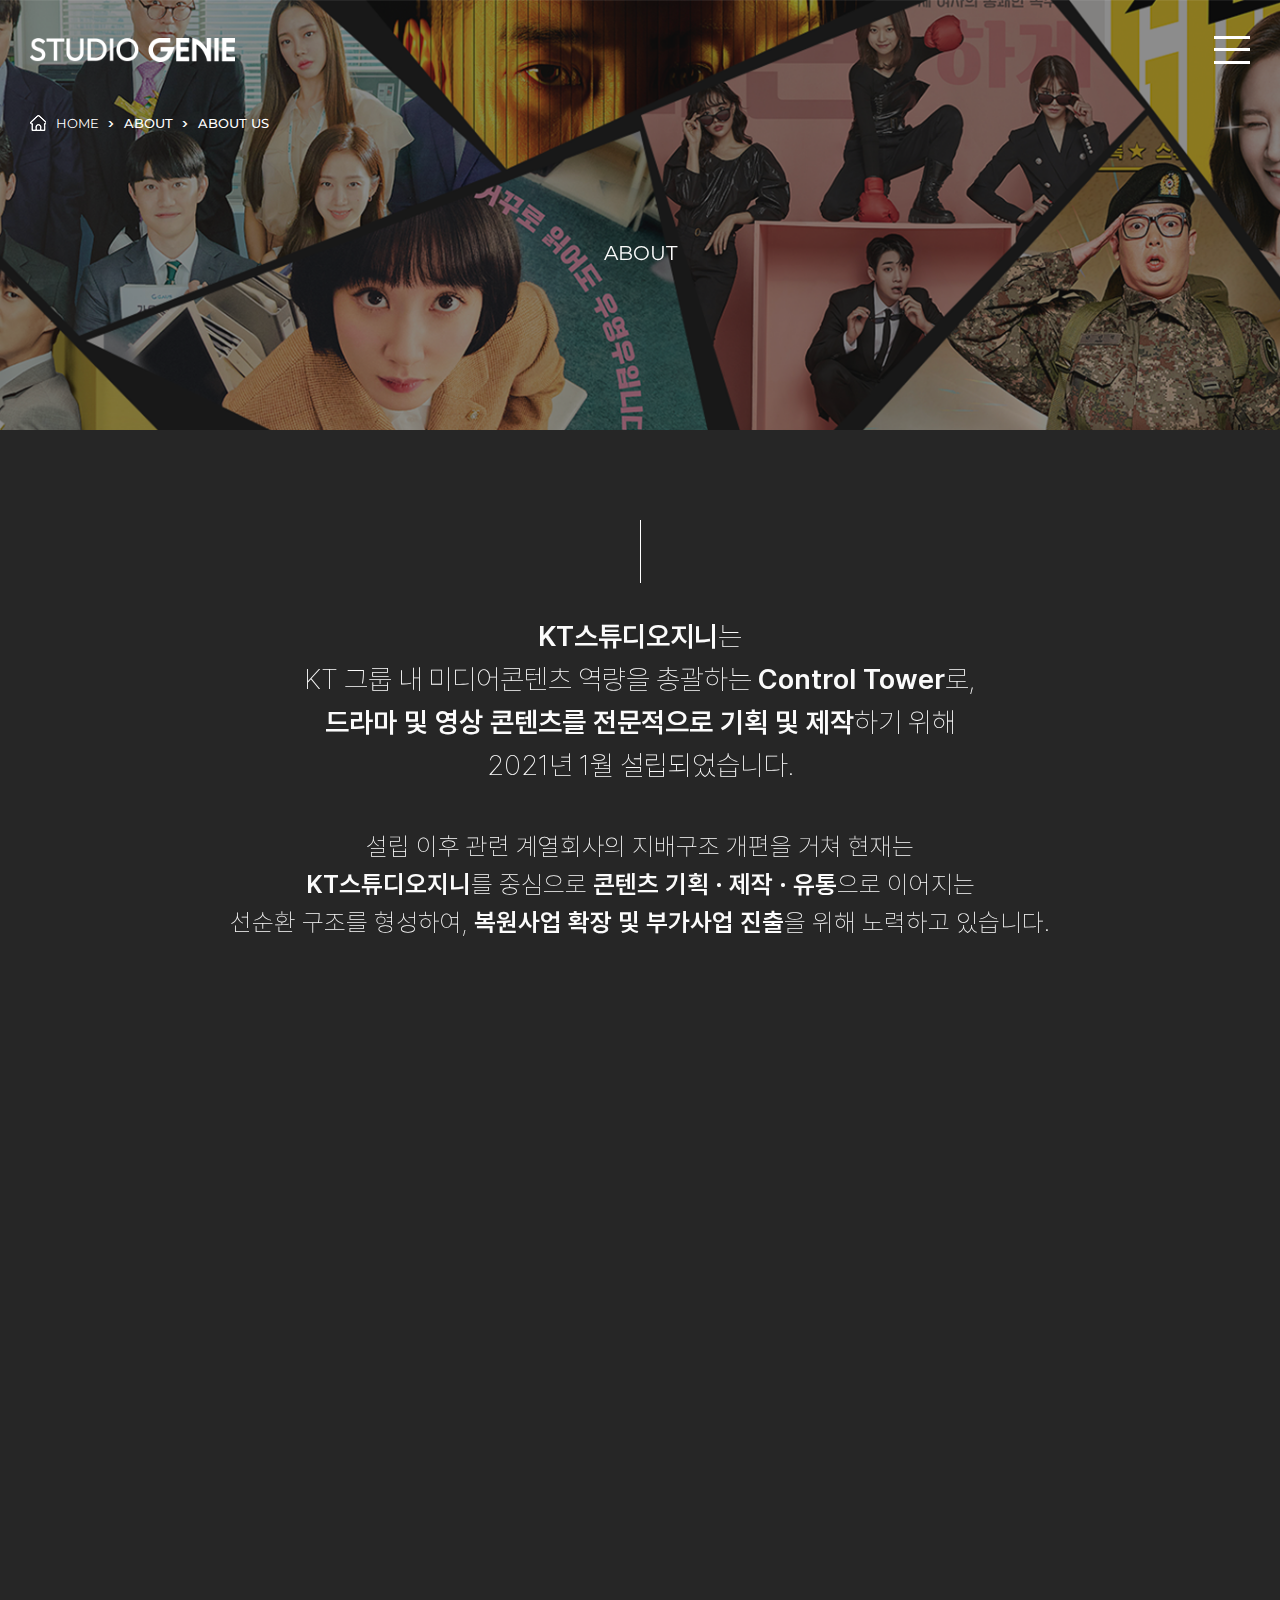
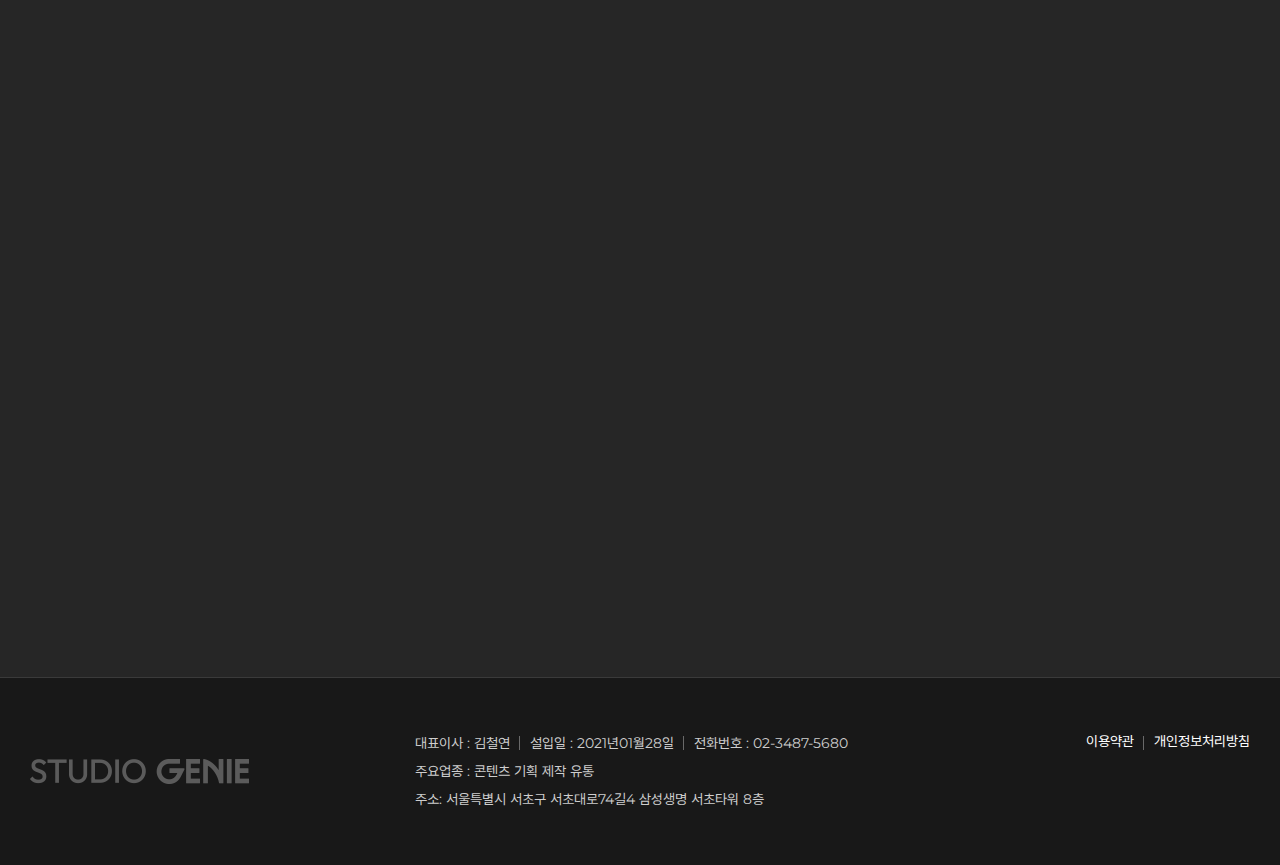
==== commit 362bfc64: "Add files via upload" ====
--- a/sub/sub_01a.html
+++ b/sub/sub_01a.html
@@ -222,8 +222,8 @@
                                 <img class="scrollani" src="../img/aboutus_shape.png" alt="도형"/>
                                 <div class="circle_ob circle_01 scroll-scrub"></div>
                                 <div class="circle_ob circle_02 scroll-scrub"></div>
-                                <div class="circle_ob circle_03 scroll-scrub"></div>
-                                <div class="circle_ob circle_04 scroll-scrub"></div>
+                                <div class="circle_ob circle_03 scrollani3"></div>
+                                <div class="circle_ob circle_04 scrollani3"></div>
                             </div>
                         </div>
                         <div class="about_table scrollani">
--- a/css/header.css
+++ b/css/header.css
@@ -14,7 +14,7 @@
 
 #new_hd.nav_active {
     height: 315px;
-    background-color: #fff;
+    background-color: #0d0d0d;
     -webkit-box-shadow: 0 10px 10px rgba(0, 0, 0, 0.05);
     box-shadow: 0 10px 10px rgba(0, 0, 0, 0.05);
 }
@@ -22,7 +22,7 @@
 #new_hd.scroll_active {
     position: fixed;
     top: 0;
-    background-color: #fff;
+    background-color: #0d0d0d;
 }
 
 #new_hd .hd_area {
@@ -72,7 +72,7 @@
 
 #new_hd.nav_active .hd_container::after,
 #new_hd.scroll_active .hd_container::after {
-    background-color: #efefef;
+    background-color: #373737;
 }
 
 @media all and (max-width: 1441px) {
@@ -206,7 +206,7 @@
 
 #new_hd.nav_active .nav_menu_box .menu_item > a,
 #new_hd.scroll_active .nav_menu_box .menu_item > a {
-    color: #000;
+    color: #fff;
 }
 
 #new_hd .nav_menu_box .menu_item:hover > a {
@@ -323,7 +323,7 @@
 
 #new_hd.nav_active .lang_nav .lang_nav_box .lang_item > a,
 #new_hd.scroll_active .lang_nav .lang_nav_box .lang_item > a {
-    color: #000;
+    color: #fff;
 }
 
 #new_hd .lang_nav .lang_nav_box .lang_item > a::after {
@@ -342,7 +342,7 @@
 
 #new_hd.nav_active .lang_nav .lang_nav_box .lang_item > a::after,
 #new_hd.scroll_active .lang_nav .lang_nav_box .lang_item > a::after {
-    background-color: #000;
+    background-color: #fff;
 }
 
 #new_hd .lang_nav .lang_nav_box .lang_item > a:hover::after,
